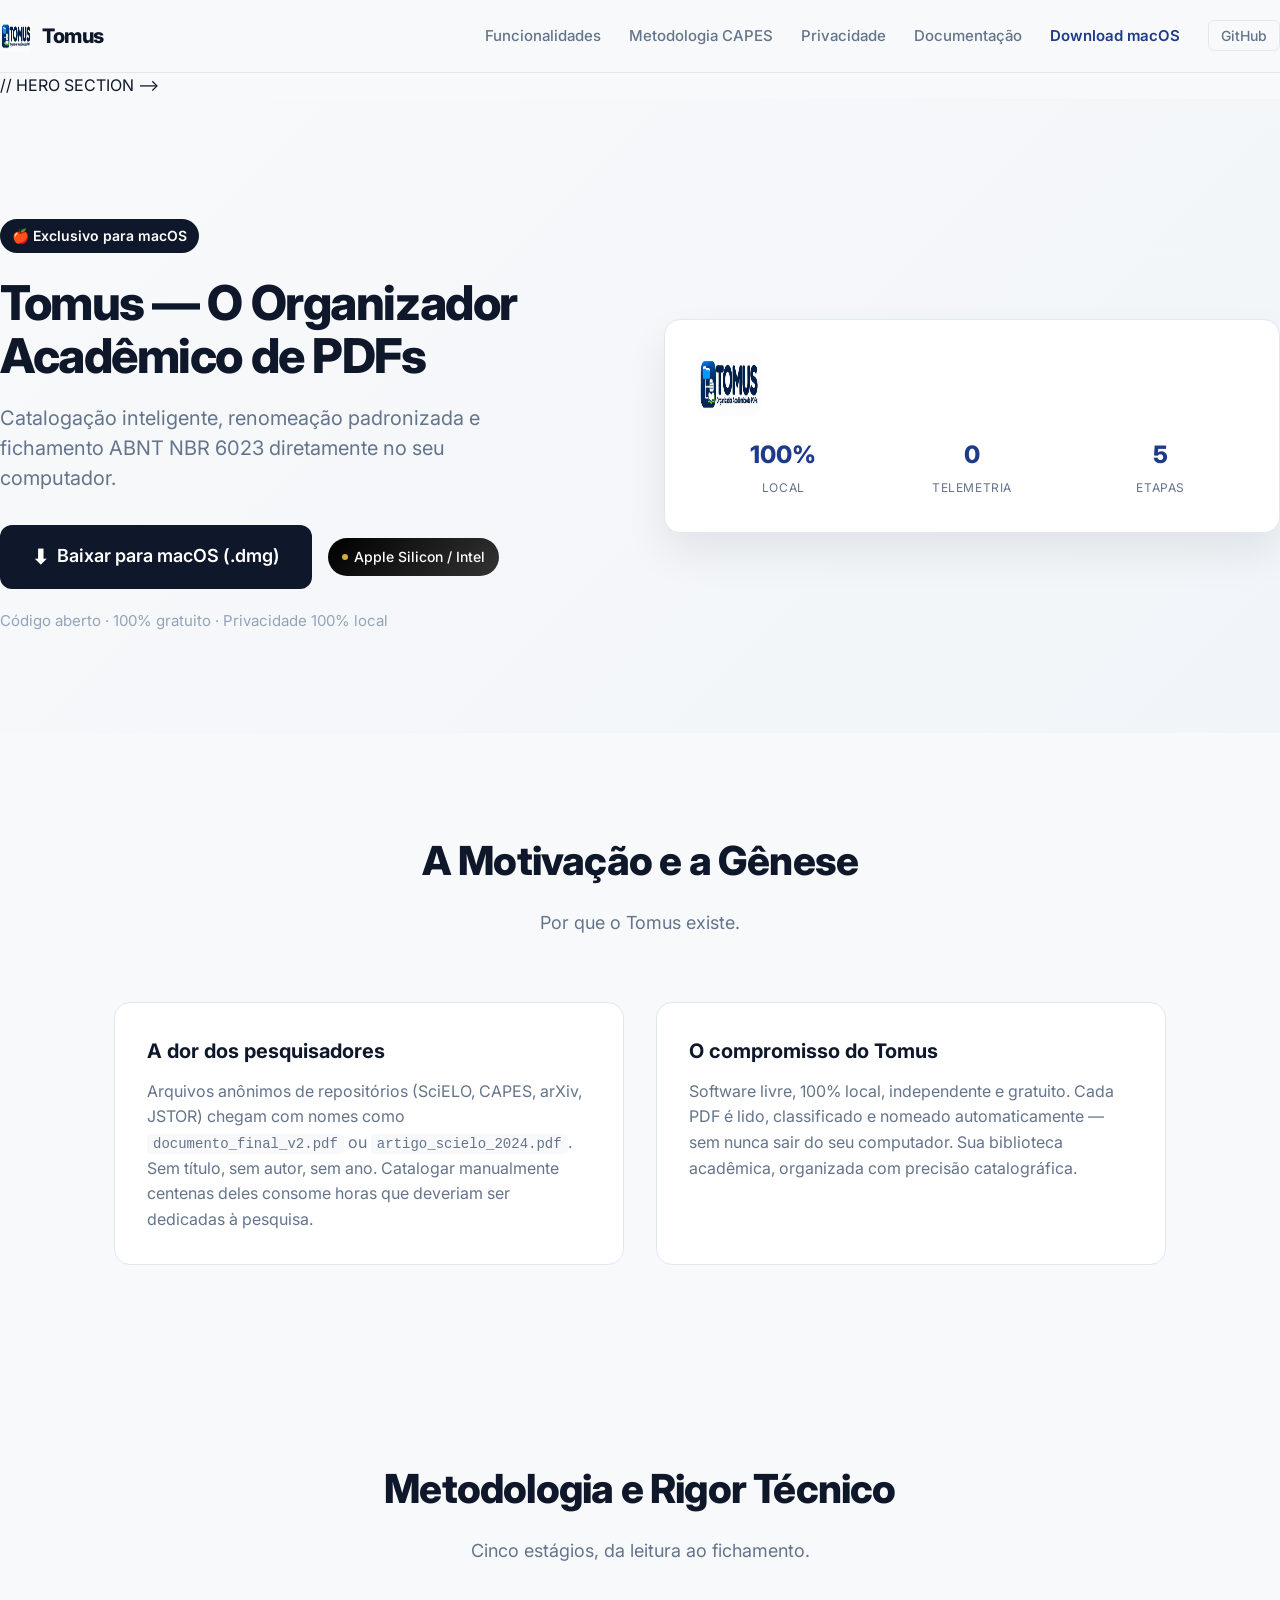
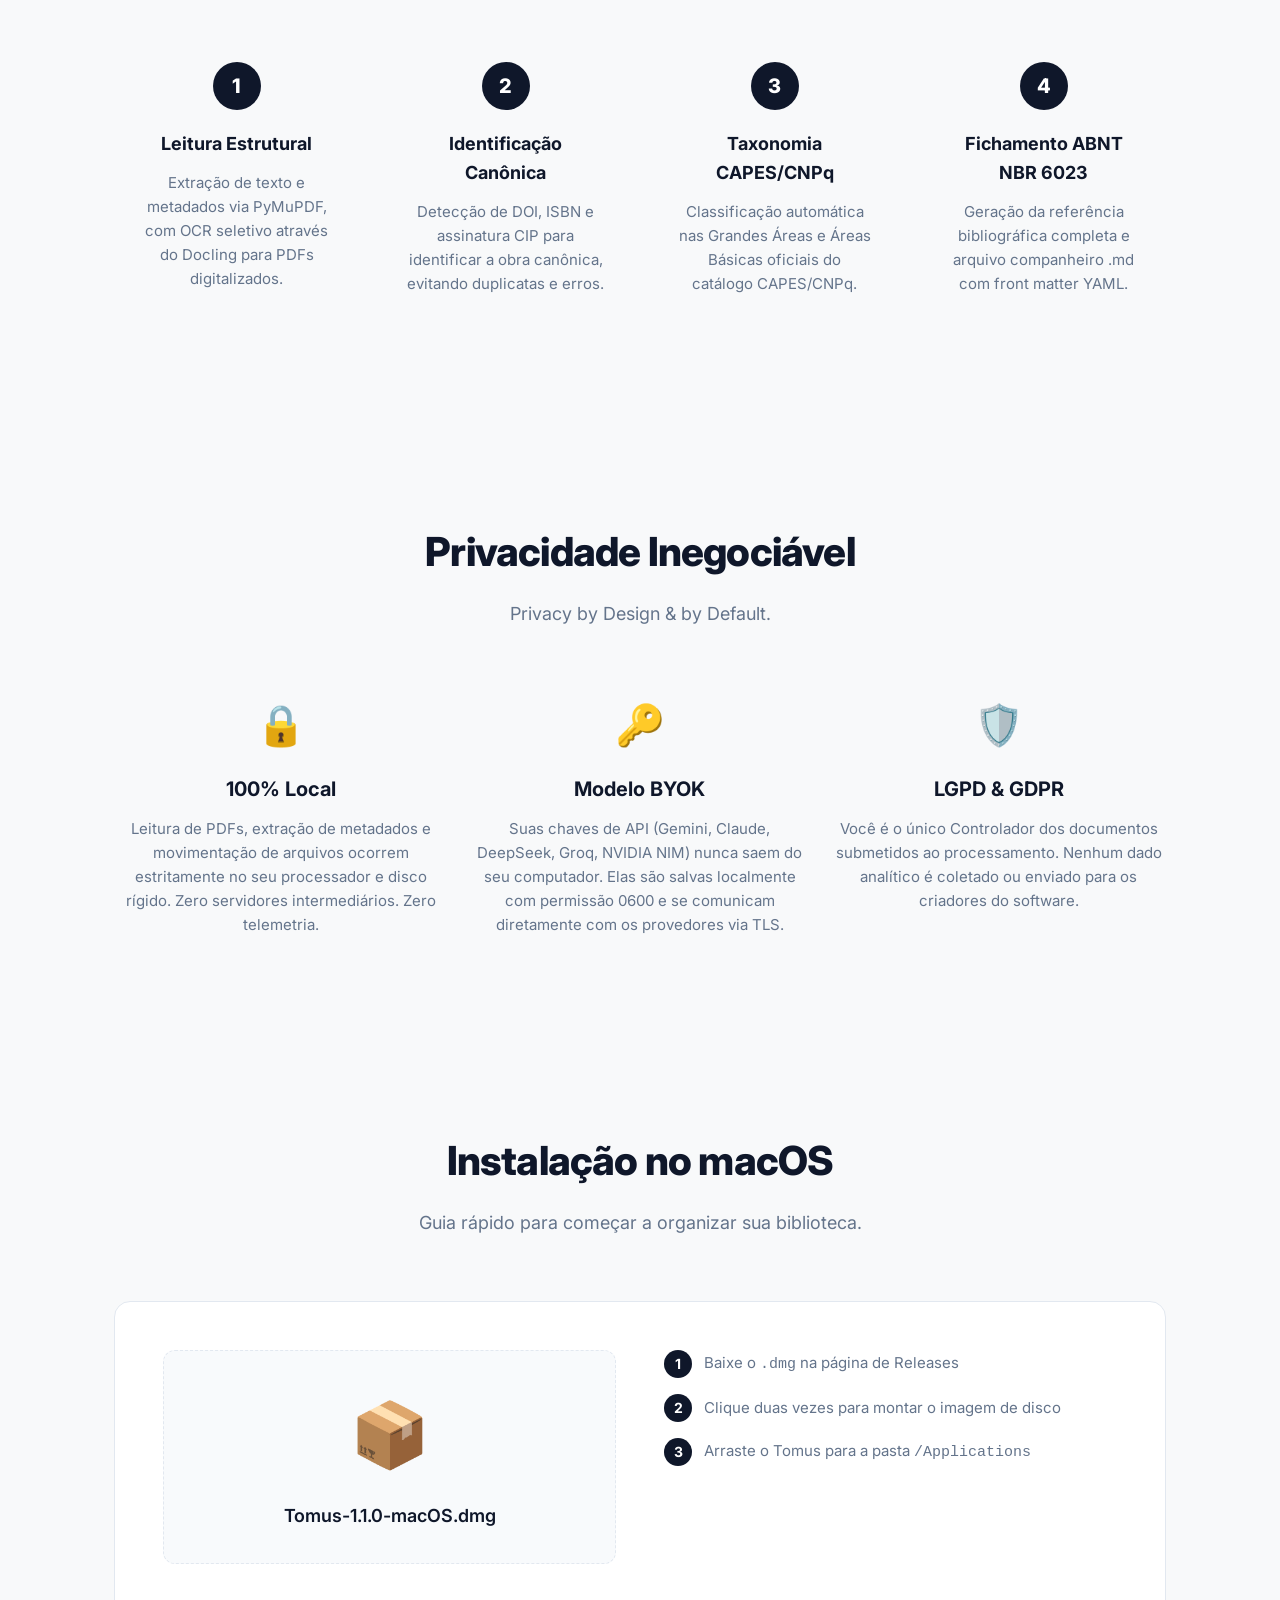
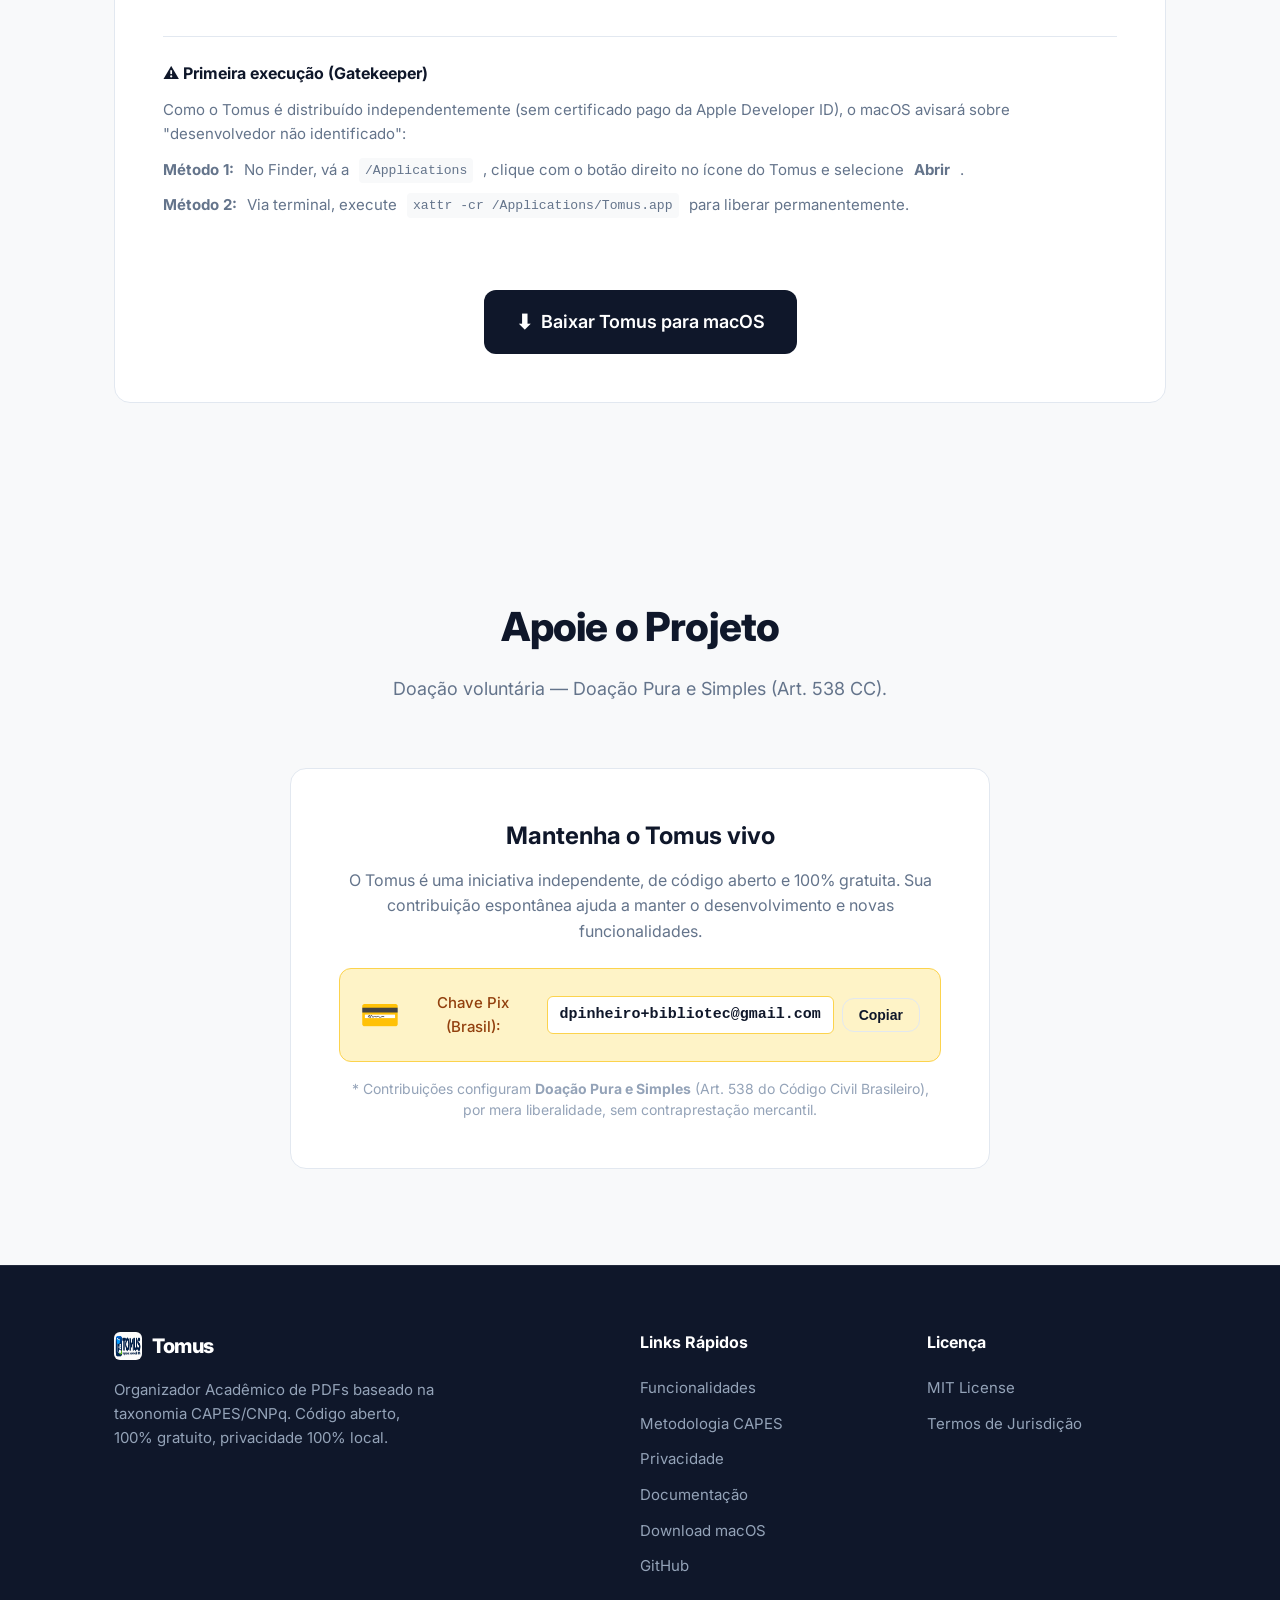
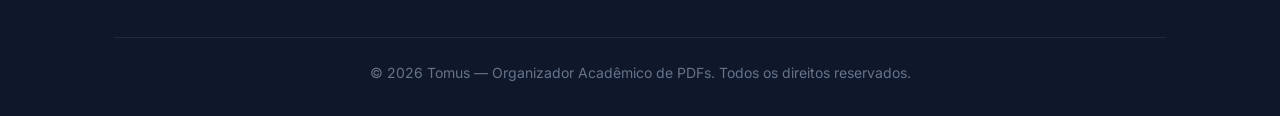
==== docs/index.html @ f532d83c "refactor: renomeacao integral para tomus, purga de referencias antigas, readme focado em macos e lan" ====
<!DOCTYPE html>
<html lang="pt-BR">
<head>
  <meta charset="UTF-8">
  <meta name="viewport" content="width=device-width, initial-scale=1.0">
  <meta name="description" content="Tomus — Organizador Acadêmico de PDFs. Catalogação inteligente, renomeação padronizada e fichamento ABNT NBR 6023 diretamente no seu computador.">
  <title>Tomus — Organizador Acadêmico de PDFs</title>
  <link rel="preconnect" href="https://fonts.googleapis.com">
  <link rel="preconnect" href="https://fonts.gstatic.com" crossorigin>
  <link href="https://fonts.googleapis.com/css2?family=Inter:wght@400;500;600;700;800&display=swap" rel="stylesheet">
  <link rel="stylesheet" href="site_assets/style.css">
  <link rel="icon" type="image/png" href="site_assets/tomus-icon-32.png">
</head>
<body>

  <!-- ========================================= -->
  <!-- HEADER / NAVBAR                           -->
  <!-- ========================================= -->
  <header class="navbar" id="navbar">
    <div class="nav-container">
      <a href="#" class="nav-brand" aria-label="Página inicial do Tomus">
        <img src="../logo_e_icone/Logo.png" alt="Tomus" class="nav-logo">
        <span class="nav-name">Tomus</span>
      </a>

      <nav class="nav-menu" id="nav-menu">
        <ul class="nav-list">
          <li><a href="#funcionalidades" class="nav-link">Funcionalidades</a></li>
          <li><a href="#metodologia" class="nav-link">Metodologia CAPES</a></li>
          <li><a href="#privacidade" class="nav-link">Privacidade</a></li>
          <li><a href="#documentacao" class="nav-link">Documentação</a></li>
          <li><a href="#download" class="nav-link nav-link-download">Download macOS</a></li>
          <li><a href="https://github.com/dcprj/bibliotec" class="nav-link nav-link-github" target="_blank" rel="noopener">GitHub</a></li>
        </ul>
      </nav>

      <button class="nav-toggle" id="nav-toggle" aria-label="Abrir menu">
        <span class="hamburger"></span>
        <span class="hamburger"></span>
        <span class="hamburger"></span>
      </button>
    </div>
  </header>

  <!-- ========================================= -->
  // HERO SECTION                               -->
  <!-- ========================================= -->
  <section class="hero" id="hero">
    <div class="hero-content">
      <span class="hero-badge">🍎 Exclusivo para macOS</span>
      <h1 class="hero-title">
        Tomus — O Organizador Acadêmico de PDFs
      </h1>
      <p class="hero-subtitle">
        Catalogação inteligente, renomeação padronizada e fichamento ABNT NBR 6023 diretamente no seu computador.
      </p>
      <div class="hero-cta">
        <a href="#download" class="btn btn-primary btn-large">
          <span class="btn-icon">⬇</span>
          Baixar para macOS (.dmg)
        </a>
        <span class="chip apple-chip">
          <span class="chip-dot"></span>
          Apple Silicon / Intel
        </span>
      </div>
      <p class="hero-note">Código aberto · 100% gratuito · Privacidade 100% local</p>
    </div>

    <div class="hero-visual">
      <div class="hero-card">
        <img src="../logo_e_icone/Logo.png" alt="Tomus Logo" class="hero-logo-img">
        <div class="hero-card-grid">
          <div class="stat">
            <span class="stat-number">100%</span>
            <span class="stat-label">Local</span>
          </div>
          <div class="stat">
            <span class="stat-number">0</span>
            <span class="stat-label">Telemetria</span>
          </div>
          <div class="stat">
            <span class="stat-number">5</span>
            <span class="stat-label">Etapas</span>
          </div>
        </div>
      </div>
    </div>
  </section>

  <!-- ========================================= -->
  <!-- SEÇÃO: MOTIVAÇÃO E GÊNESE                 -->
  <!-- ========================================= -->
  <section class="section section-motivacao" id="motivacao">
    <div class="container">
      <div class="section-header">
        <h2 class="section-title">A Motivação e a Gênese</h2>
        <p class="section-subtitle">Por que o Tomus existe.</p>
      </div>

      <div class="motivacao-grid">
        <div class="card card-dor">
          <h3 class="card-title">A dor dos pesquisadores</h3>
          <p class="card-text">
            Arquivos anônimos de repositórios (SciELO, CAPES, arXiv, JSTOR) chegam com nomes como <code>documento_final_v2.pdf</code> ou <code>artigo_scielo_2024.pdf</code>. Sem título, sem autor, sem ano. Catalogar manualmente centenas deles consome horas que deveriam ser dedicadas à pesquisa.
          </p>
        </div>

        <div class="card card-compromisso">
          <h3 class="card-title">O compromisso do Tomus</h3>
          <p class="card-text">
            Software livre, 100% local, independente e gratuito. Cada PDF é lido, classificado e nomeado automaticamente — sem nunca sair do seu computador. Sua biblioteca acadêmica, organizada com precisão catalográfica.
          </p>
        </div>
      </div>
    </div>
  </section>

  <!-- ========================================= -->
  <!-- SEÇÃO: METODOLOGIA                        -->
  <!-- ========================================= -->
  <section class="section section-metodologia" id="metodologia">
    <div class="container">
      <div class="section-header">
        <h2 class="section-title">Metodologia e Rigor Técnico</h2>
        <p class="section-subtitle">Cinco estágios, da leitura ao fichamento.</p>
      </div>

      <div class="etapas-container">
        <div class="etapa" id="etapa1">
          <div class="etapa-badge">1</div>
          <h3 class="etapa-titulo">Leitura Estrutural</h3>
          <p class="etapa-texto">Extração de texto e metadados via PyMuPDF, com OCR seletivo através do Docling para PDFs digitalizados.</p>
        </div>

        <div class="etapa" id="etapa2">
          <div class="etapa-badge">2</div>
          <h3 class="etapa-titulo">Identificação Canônica</h3>
          <p class="etapa-texto">Detecção de DOI, ISBN e assinatura CIP para identificar a obra canônica, evitando duplicatas e erros.</p>
        </div>

        <div class="etapa" id="etapa3">
          <div class="etapa-badge">3</div>
          <h3 class="etapa-titulo">Taxonomia CAPES/CNPq</h3>
          <p class="etapa-texto">Classificação automática nas Grandes Áreas e Áreas Básicas oficiais do catálogo CAPES/CNPq.</p>
        </div>

        <div class="etapa" id="etapa4">
          <div class="etapa-badge">4</div>
          <h3 class="etapa-titulo">Fichamento ABNT NBR 6023</h3>
          <p class="etapa-texto">Geração da referência bibliográfica completa e arquivo companheiro .md com front matter YAML.</p>
        </div>
      </div>
    </div>
  </section>

  <!-- ========================================= -->
  <!-- SEÇÃO: PRIVACIDADE                        -->
  <!-- ========================================= -->
  <section class="section section-privacidade" id="privacidade">
    <div class="container">
      <div class="section-header">
        <h2 class="section-title">Privacidade Inegociável</h2>
        <p class="section-subtitle">Privacy by Design &amp; by Default.</p>
      </div>

      <div class="privacidade-grid">
        <div class="priv-card">
          <div class="priv-icon">🔒</div>
          <h3 class="priv-titulo">100% Local</h3>
          <p class="priv-texto">
            Leitura de PDFs, extração de metadados e movimentação de arquivos ocorrem estritamente no seu processador e disco rígido. Zero servidores intermediários. Zero telemetria.
          </p>
        </div>

        <div class="priv-card">
          <div class="priv-icon">🔑</div>
          <h3 class="priv-titulo">Modelo BYOK</h3>
          <p class="priv-texto">
            Suas chaves de API (Gemini, Claude, DeepSeek, Groq, NVIDIA NIM) nunca saem do seu computador. Elas são salvas localmente com permissão 0600 e se comunicam diretamente com os provedores via TLS.
          </p>
        </div>

        <div class="priv-card">
          <div class="priv-icon">🛡️</div>
          <h3 class="priv-titulo">LGPD &amp; GDPR</h3>
          <p class="priv-texto">
            Você é o único Controlador dos documentos submetidos ao processamento. Nenhum dado analítico é coletado ou enviado para os criadores do software.
          </p>
        </div>
      </div>
    </div>
  </section>

  <!-- ========================================= -->
  <!-- SEÇÃO: INSTALAÇÃO                         -->
  <!-- ========================================= -->
  <section class="section section-instalacao" id="download">
    <div class="container">
      <div class="section-header">
        <h2 class="section-title">Instalação no macOS</h2>
        <p class="section-subtitle">Guia rápido para começar a organizar sua biblioteca.</p>
      </div>

      <div class="instalacao-card">
        <div class="instalacao-visual">
          <div class="dmg-icon">📦</div>
          <div class="dmg-label">Tomus-1.1.0-macOS.dmg</div>
        </div>

        <div class="instalacao-passos">
          <div class="passo">
            <span class="passo-numero">1</span>
            <span class="passo-texto">Baixe o <code>.dmg</code> na página de Releases</span>
          </div>
          <div class="passo">
            <span class="passo-numero">2</span>
            <span class="passo-texto">Clique duas vezes para montar o imagem de disco</span>
          </div>
          <div class="passo">
            <span class="passo-numero">3</span>
            <span class="passo-texto">Arraste o Tomus para a pasta <code>/Applications</code></span>
          </div>
        </div>

        <div class="instalacao-gatekeeper">
          <h4 class="gatekeeper-titulo">⚠️ Primeira execução (Gatekeeper)</h4>
          <p class="gatekeeper-texto">
            Como o Tomus é distribuído independentemente (sem certificado pago da Apple Developer ID), o macOS avisará sobre "desenvolvedor não identificado":
          </p>
          <ul class="gatekeeper-lista">
            <li><strong>Método 1:</strong> No Finder, vá a <code>/Applications</code>, clique com o botão direito no ícone do Tomus e selecione <strong>Abrir</strong>.</li>
            <li><strong>Método 2:</strong> Via terminal, execute <code>xattr -cr /Applications/Tomus.app</code> para liberar permanentemente.</li>
          </ul>
        </div>

        <div class="instalacao-cta">
          <a href="https://github.com/dcprj/bibliotec/releases/latest" class="btn btn-primary btn-large" target="_blank" rel="noopener">
            <span class="btn-icon">⬇</span>
            Baixar Tomus para macOS
          </a>
        </div>
      </div>
    </div>
  </section>

  <!-- ========================================= -->
  <!-- SEÇÃO: APOIE                              -->
  <!-- ========================================= -->
  <section class="section section-apoie" id="apoie">
    <div class="container">
      <div class="section-header">
        <h2 class="section-title">Apoie o Projeto</h2>
        <p class="section-subtitle">Doação voluntária — Doação Pura e Simples (Art. 538 CC).</p>
      </div>

      <div class="apoio-card">
        <div class="apoio-conteudo">
          <h3 class="apoio-titulo">Mantenha o Tomus vivo</h3>
          <p class="apoio-texto">
            O Tomus é uma iniciativa independente, de código aberto e 100% gratuita. Sua contribuição espontânea ajuda a manter o desenvolvimento e novas funcionalidades.
          </p>
          <div class="pix-box">
            <span class="pix-icon">💳</span>
            <span class="pix-label">Chave Pix (Brasil):</span>
            <div class="pix-valor">
              <span class="pix-chave" id="pixChave">dpinheiro+bibliotec@gmail.com</span>
              <button class="btn btn-outline btn-small" id="btnCopiarPix" title="Copiar chave Pix">Copiar</button>
            </div>
          </div>
          <p class="pix-nota">
            * Contribuições configuram <strong>Doação Pura e Simples</strong> (Art. 538 do Código Civil Brasileiro), por mera liberalidade, sem contraprestação mercantil.
          </p>
        </div>
      </div>
    </div>
  </section>

  <!-- ========================================= -->
  <!-- FOOTER                                    -->
  <!-- ========================================= -->
  <footer class="footer">
    <div class="container">
      <div class="footer-grid">
        <div class="footer-col">
          <div class="footer-brand">
            <img src="../logo_e_icone/Logo.png" alt="Tomus" class="footer-logo">
            <span class="footer-name">Tomus</span>
          </div>
          <p class="footer-desc">
            Organizador Acadêmico de PDFs baseado na taxonomia CAPES/CNPq. Código aberto, 100% gratuito, privacidade 100% local.
          </p>
        </div>

        <div class="footer-col">
          <h4 class="footer-titulo">Links Rápidos</h4>
          <ul class="footer-lista">
            <li><a href="#funcionalidades">Funcionalidades</a></li>
            <li><a href="#metodologia">Metodologia CAPES</a></li>
            <li><a href="#privacidade">Privacidade</a></li>
            <li><a href="#documentacao">Documentação</a></li>
            <li><a href="#download">Download macOS</a></li>
            <li><a href="https://github.com/dcprj/bibliotec" target="_blank" rel="noopener">GitHub</a></li>
          </ul>
        </div>

        <div class="footer-col">
          <h4 class="footer-titulo">Licença</h4>
          <ul class="footer-lista">
            <li><a href="LICENSE">MIT License</a></li>
            <li><a href="docs/legal_distribution_framework.md">Termos de Jurisdição</a></li>
          </ul>
        </div>
      </div>

      <div class="footer-bottom">
        <p class="footer-copyright">
          © 2026 Tomus — Organizador Acadêmico de PDFs. Todos os direitos reservados.
        </p>
      </div>
    </div>
  </footer>

  <script src="site_assets/script.js"></script>
</body>
</html>
---- docs/site_assets/style.css ----
/* ==========================================================================
   Tomus — Landing Page Oficial (GitHub Pages)
   Design System: estilo Apple / Vercel — limpo, espaçado, tipografia Inter
   ========================================================================== */

/* ---------- Variáveis de cores e tipografia ---------- */
:root {
  --navy: #0f172a;
  --navy-soft: #1e293b;
  --gold: #d4af37;
  --gold-soft: #f5f0e1;
  --bg: #f8f9fa;
  --surface: #ffffff;
  --border: #e2e8f0;
  --text-primary: #0f172a;
  --text-secondary: #64748b;
  --text-muted: #94a3b8;
  --accent: #1e3a8a;
  --accent-hover: #1e40af;
  --radius-sm: 8px;
  --radius-md: 12px;
  --radius-lg: 16px;
  --shadow-sm: 0 1px 3px rgba(15, 23, 42, 0.08);
  --shadow-md: 0 4px 12px rgba(15, 23, 42, 0.06);
  --shadow-lg: 0 20px 40px rgba(15, 23, 42, 0.08);
  --transition: 0.2s ease;
}

* {
  margin: 0;
  padding: 0;
  box-sizing: border-box;
}

html {
  scroll-behavior: smooth;
}

body {
  font-family: "Inter", -apple-system, BlinkMacSystemFont, "Segoe UI", Roboto, Helvetica, Arial, sans-serif;
  background: var(--bg);
  color: var(--text-primary);
  line-height: 1.6;
  -webkit-font-smoothing: antialiased;
}

a {
  text-decoration: none;
  color: inherit;
}

img {
  max-width: 100%;
  display: block;
}

.container {
  max-width: 1100px;
  margin: 0 auto;
  padding: 0 24px;
}

.section {
  padding: 96px 0;
}

.section-header {
  text-align: center;
  margin-bottom: 64px;
}

.section-title {
  font-size: 2.5rem;
  font-weight: 800;
  color: var(--navy);
  margin-bottom: 16px;
  letter-spacing: -0.02em;
}

.section-subtitle {
  font-size: 1.125rem;
  color: var(--text-secondary);
  max-width: 640px;
  margin: 0 auto;
}

/* ---------- Botões ---------- */
.btn {
  display: inline-flex;
  align-items: center;
  justify-content: center;
  gap: 8px;
  padding: 12px 24px;
  border-radius: var(--radius-md);
  font-size: 1rem;
  font-weight: 600;
  cursor: pointer;
  border: none;
  transition: all var(--transition);
}

.btn-primary {
  background: var(--navy);
  color: #ffffff;
}

.btn-primary:hover {
  background: var(--accent-hover);
  transform: translateY(-1px);
  box-shadow: var(--shadow-md);
}

.btn-large {
  padding: 16px 32px;
  font-size: 1.125rem;
}

.btn-outline {
  background: transparent;
  color: var(--text-primary);
  border: 1px solid var(--border);
}

.btn-outline:hover {
  background: var(--surface);
  border-color: var(--navy);
}

.btn-small {
  padding: 8px 16px;
  font-size: 0.875rem;
}

.btn-icon {
  font-size: 1.125em;
}

/* ---------- Navbar ---------- */
.navbar {
  position: sticky;
  top: 0;
  z-index: 1000;
  background: rgba(248, 249, 250, 0.8);
  backdrop-filter: blur(12px);
  border-bottom: 1px solid var(--border);
}

.nav-container {
  display: flex;
  align-items: center;
  justify-content: space-between;
  height: 72px;
}

.nav-brand {
  display: flex;
  align-items: center;
  gap: 10px;
  font-size: 1.25rem;
  font-weight: 800;
  color: var(--navy);
}

.nav-logo {
  width: 32px;
  height: 32px;
  border-radius: 6px;
}

.nav-name {
  letter-spacing: -0.02em;
}

.nav-list {
  display: flex;
  gap: 28px;
  list-style: none;
}

.nav-link {
  font-size: 0.9375rem;
  font-weight: 500;
  color: var(--text-secondary);
  transition: color var(--transition);
}

.nav-link:hover {
  color: var(--navy);
}

.nav-link-download {
  color: var(--accent);
  font-weight: 600;
}

.nav-link-github {
  color: var(--text-secondary);
  font-size: 0.875rem;
  padding: 6px 12px;
  border: 1px solid var(--border);
  border-radius: 6px;
}

.nav-link-github:hover {
  border-color: var(--navy);
  color: var(--navy);
}

.nav-toggle {
  display: none;
  background: none;
  border: none;
  cursor: pointer;
  padding: 8px;
}

.hamburger {
  display: block;
  width: 24px;
  height: 2px;
  background: var(--text-primary);
  margin: 5px 0;
  border-radius: 2px;
  transition: all 0.3s ease;
}

/* ---------- Hero ---------- */
.hero {
  display: grid;
  grid-template-columns: 1fr 1fr;
  gap: 48px;
  align-items: center;
  padding: 120px 0 100px;
  background: linear-gradient(135deg, #f8f9fa 0%, #f1f5f9 100%);
  position: relative;
  overflow: hidden;
}

.hero-badge {
  display: inline-flex;
  align-items: center;
  gap: 6px;
  padding: 6px 12px;
  background: var(--navy);
  color: #ffffff;
  border-radius: 20px;
  font-size: 0.875rem;
  font-weight: 600;
  margin-bottom: 24px;
}

.hero-title {
  font-size: 3rem;
  font-weight: 800;
  color: var(--navy);
  line-height: 1.1;
  margin-bottom: 20px;
  letter-spacing: -0.03em;
}

.hero-subtitle {
  font-size: 1.25rem;
  color: var(--text-secondary);
  margin-bottom: 32px;
  max-width: 520px;
  line-height: 1.5;
}

.hero-cta {
  display: flex;
  gap: 16px;
  align-items: center;
  margin-bottom: 20px;
  flex-wrap: wrap;
}

.chip {
  display: inline-flex;
  align-items: center;
  gap: 6px;
  padding: 8px 14px;
  background: rgba(15, 23, 42, 0.05);
  border: 1px solid var(--border);
  border-radius: 20px;
  font-size: 0.875rem;
  color: var(--text-secondary);
  font-weight: 500;
}

.apple-chip {
  background: linear-gradient(135deg, #000000 0%, #333333 100%);
  color: #ffffff;
  border: none;
}

.chip-dot {
  width: 6px;
  height: 6px;
  background: var(--gold);
  border-radius: 50%;
}

.hero-note {
  font-size: 0.9375rem;
  color: var(--text-muted);
}

.hero-visual {
  position: relative;
}

.hero-card {
  background: var(--surface);
  border: 1px solid var(--border);
  border-radius: var(--radius-lg);
  padding: 32px;
  box-shadow: var(--shadow-lg);
  position: relative;
}

.hero-logo-img {
  width: 64px;
  height: 64px;
  border-radius: 10px;
  margin-bottom: 20px;
}

.hero-card-grid {
  display: grid;
  grid-template-columns: repeat(3, 1fr);
  gap: 16px;
}

.stat {
  text-align: center;
}

.stat-number {
  display: block;
  font-size: 1.5rem;
  font-weight: 800;
  color: var(--accent);
}

.stat-label {
  font-size: 0.75rem;
  color: var(--text-secondary);
  text-transform: uppercase;
  letter-spacing: 0.05em;
}

/* ---------- Seções gerais ---------- */
.card {
  background: var(--surface);
  border: 1px solid var(--border);
  border-radius: var(--radius-lg);
  padding: 32px;
  transition: all var(--transition);
}

.card:hover {
  border-color: var(--accent);
  box-shadow: var(--shadow-md);
}

.card-title {
  font-size: 1.25rem;
  font-weight: 700;
  color: var(--navy);
  margin-bottom: 12px;
}

.card-text {
  font-size: 1rem;
  color: var(--text-secondary);
}

.card-text code {
  background: var(--bg);
  padding: 2px 6px;
  border-radius: 4px;
  font-size: 0.875em;
  font-family: ui-monospace, SFMono-Regular, Menlo, Monaco, Consolas, monospace;
}

.motivacao-grid {
  display: grid;
  grid-template-columns: 1fr 1fr;
  gap: 32px;
}

/* ---------- Etapas (Metodologia) ---------- */
.etapas-container {
  display: grid;
  grid-template-columns: repeat(auto-fit, minmax(240px, 1fr));
  gap: 24px;
}

.etapa {
  text-align: center;
  padding: 32px 24px;
}

.etapa-badge {
  width: 48px;
  height: 48px;
  background: var(--navy);
  color: #ffffff;
  border-radius: 50%;
  display: flex;
  align-items: center;
  justify-content: center;
  font-size: 1.25rem;
  font-weight: 800;
  margin: 0 auto 20px;
}

.etapa-titulo {
  font-size: 1.125rem;
  font-weight: 700;
  color: var(--navy);
  margin-bottom: 12px;
}

.etapa-texto {
  font-size: 0.9375rem;
  color: var(--text-secondary);
}

/* ---------- Privacidade ---------- */
.privacidade-grid {
  display: grid;
  grid-template-columns: repeat(auto-fit, minmax(280px, 1fr));
  gap: 24px;
}

.priv-card {
  text-align: center;
}

.priv-icon {
  font-size: 2.5rem;
  margin-bottom: 16px;
}

.priv-titulo {
  font-size: 1.25rem;
  font-weight: 700;
  color: var(--navy);
  margin-bottom: 12px;
}

.priv-texto {
  font-size: 0.9375rem;
  color: var(--text-secondary);
}

/* ---------- Instalação ---------- */
.instalacao-card {
  background: var(--surface);
  border: 1px solid var(--border);
  border-radius: var(--radius-lg);
  padding: 48px;
  display: grid;
  grid-template-columns: 1fr 1fr;
  gap: 48px;
  align-items: start;
}

.instalacao-visual {
  display: flex;
  flex-direction: column;
  align-items: center;
  gap: 16px;
  padding: 32px;
  background: #f8fafc;
  border-radius: var(--radius-md);
  border: 1px dashed var(--border);
}

.dmg-icon {
  font-size: 4rem;
}

.dmg-label {
  font-weight: 600;
  color: var(--navy);
  font-size: 1.125rem;
}

.instalacao-passos {
  display: flex;
  flex-direction: column;
  gap: 16px;
}

.passo {
  display: flex;
  align-items: center;
  gap: 12px;
  font-size: 0.9375rem;
  color: var(--text-secondary);
}

.passo-numero {
  width: 28px;
  height: 28px;
  background: var(--navy);
  color: #ffffff;
  border-radius: 50%;
  display: flex;
  align-items: center;
  justify-content: center;
  font-weight: 700;
  font-size: 0.875rem;
  flex-shrink: 0;
}

.instalacao-gatekeeper {
  grid-column: 1 / -1;
  margin-top: 24px;
  padding-top: 24px;
  border-top: 1px solid var(--border);
}

.gatekeeper-titulo {
  font-size: 1rem;
  font-weight: 700;
  color: var(--navy);
  margin-bottom: 12px;
  display: flex;
  align-items: center;
  gap: 8px;
}

.gatekeeper-texto {
  font-size: 0.9375rem;
  color: var(--text-secondary);
  margin-bottom: 12px;
}

.gatekeeper-lista {
  list-style: none;
  display: flex;
  flex-direction: column;
  gap: 10px;
}

.gatekeeper-lista li {
  display: flex;
  align-items: flex-start;
  gap: 10px;
  font-size: 0.9375rem;
  color: var(--text-secondary);
}

.gatekeeper-lista code {
  background: var(--bg);
  padding: 2px 6px;
  border-radius: 4px;
  font-family: ui-monospace, SFMono-Regular, Menlo, Monaco, Consolas, monospace;
  font-size: 0.875em;
}

.instalacao-cta {
  grid-column: 1 / -1;
  margin-top: 24px;
  text-align: center;
}

/* ---------- Apoie ---------- */
.apoio-card {
  background: var(--surface);
  border: 1px solid var(--border);
  border-radius: var(--radius-lg);
  padding: 48px;
  max-width: 700px;
  margin: 0 auto;
  text-align: center;
}

.apoio-titulo {
  font-size: 1.5rem;
  font-weight: 700;
  color: var(--navy);
  margin-bottom: 12px;
}

.apoio-texto {
  font-size: 1rem;
  color: var(--text-secondary);
  margin-bottom: 24px;
}

.pix-box {
  display: flex;
  align-items: center;
  gap: 12px;
  padding: 20px;
  background: #fef3c7;
  border: 1px solid #fcd34d;
  border-radius: var(--radius-md);
  margin-bottom: 16px;
}

.pix-icon {
  font-size: 2rem;
}

.pix-label {
  font-size: 0.9375rem;
  color: #92400e;
  font-weight: 500;
}

.pix-valor {
  display: flex;
  align-items: center;
  gap: 8px;
  margin-left: auto;
}

.pix-chave {
  font-family: ui-monospace, SFMono-Regular, Menlo, Monaco, Consolas, monospace;
  font-size: 0.9375rem;
  color: var(--navy);
  font-weight: 600;
  background: #ffffff;
  padding: 6px 12px;
  border-radius: 6px;
  border: 1px solid #fcd34d;
}

.pix-nota {
  font-size: 0.875rem;
  color: var(--text-muted);
  line-height: 1.5;
}

/* ---------- Footer ---------- */
.footer {
  background: var(--navy);
  color: #e2e8f0;
  padding: 64px 0 32px;
  border-top: 1px solid rgba(255, 255, 255, 0.08);
}

.footer-grid {
  display: grid;
  grid-template-columns: 2fr 1fr 1fr;
  gap: 48px;
  margin-bottom: 48px;
}

.footer-brand {
  display: flex;
  align-items: center;
  gap: 10px;
  margin-bottom: 16px;
}

.footer-logo {
  width: 28px;
  height: 28px;
  border-radius: 6px;
}

.footer-name {
  font-size: 1.25rem;
  font-weight: 800;
  color: #ffffff;
  letter-spacing: -0.02em;
}

.footer-desc {
  font-size: 0.9375rem;
  color: #94a3b8;
  max-width: 320px;
  line-height: 1.6;
}

.footer-titulo {
  font-size: 1rem;
  font-weight: 700;
  color: #ffffff;
  margin-bottom: 20px;
}

.footer-lista {
  list-style: none;
}

.footer-lista li {
  margin-bottom: 10px;
}

.footer-lista a {
  font-size: 0.9375rem;
  color: #94a3b8;
  transition: color var(--transition);
}

.footer-lista a:hover {
  color: #ffffff;
}

.footer-bottom {
  border-top: 1px solid rgba(255, 255, 255, 0.08);
  padding-top: 24px;
  text-align: center;
}

.footer-copyright {
  font-size: 0.875rem;
  color: #64748b;
}

/* ---------- Responsivo ---------- */
@media (max-width: 900px) {
  .hero {
    grid-template-columns: 1fr;
    text-align: center;
    padding: 96px 0 80px;
  }

  .hero-cta {
    justify-content: center;
  }

  .hero-visual {
    display: none;
  }

  .motivacao-grid {
    grid-template-columns: 1fr;
  }

  .instalacao-card {
    grid-template-columns: 1fr;
    padding: 32px;
  }

  .footer-grid {
    grid-template-columns: 1fr;
    gap: 32px;
  }

  .nav-menu {
    position: fixed;
    top: 72px;
    left: 0;
    right: 0;
    background: rgba(248, 249, 250, 0.95);
    backdrop-filter: blur(12px);
    flex-direction: column;
    padding: 24px;
    border-bottom: 1px solid var(--border);
    transform: translateY(-100%);
    opacity: 0;
    visibility: hidden;
    transition: all 0.3s ease;
  }

  .nav-menu.active {
    transform: translateY(0);
    opacity: 1;
    visibility: visible;
  }

  .nav-toggle {
    display: block;
  }

  .nav-link-github {
    margin-left: 0;
  }
}

@media (max-width: 600px) {
  .hero-title {
    font-size: 2.25rem;
  }

  .hero-card-grid {
    grid-template-columns: 1fr;
  }

  .section-title {
    font-size: 2rem;
  }
}
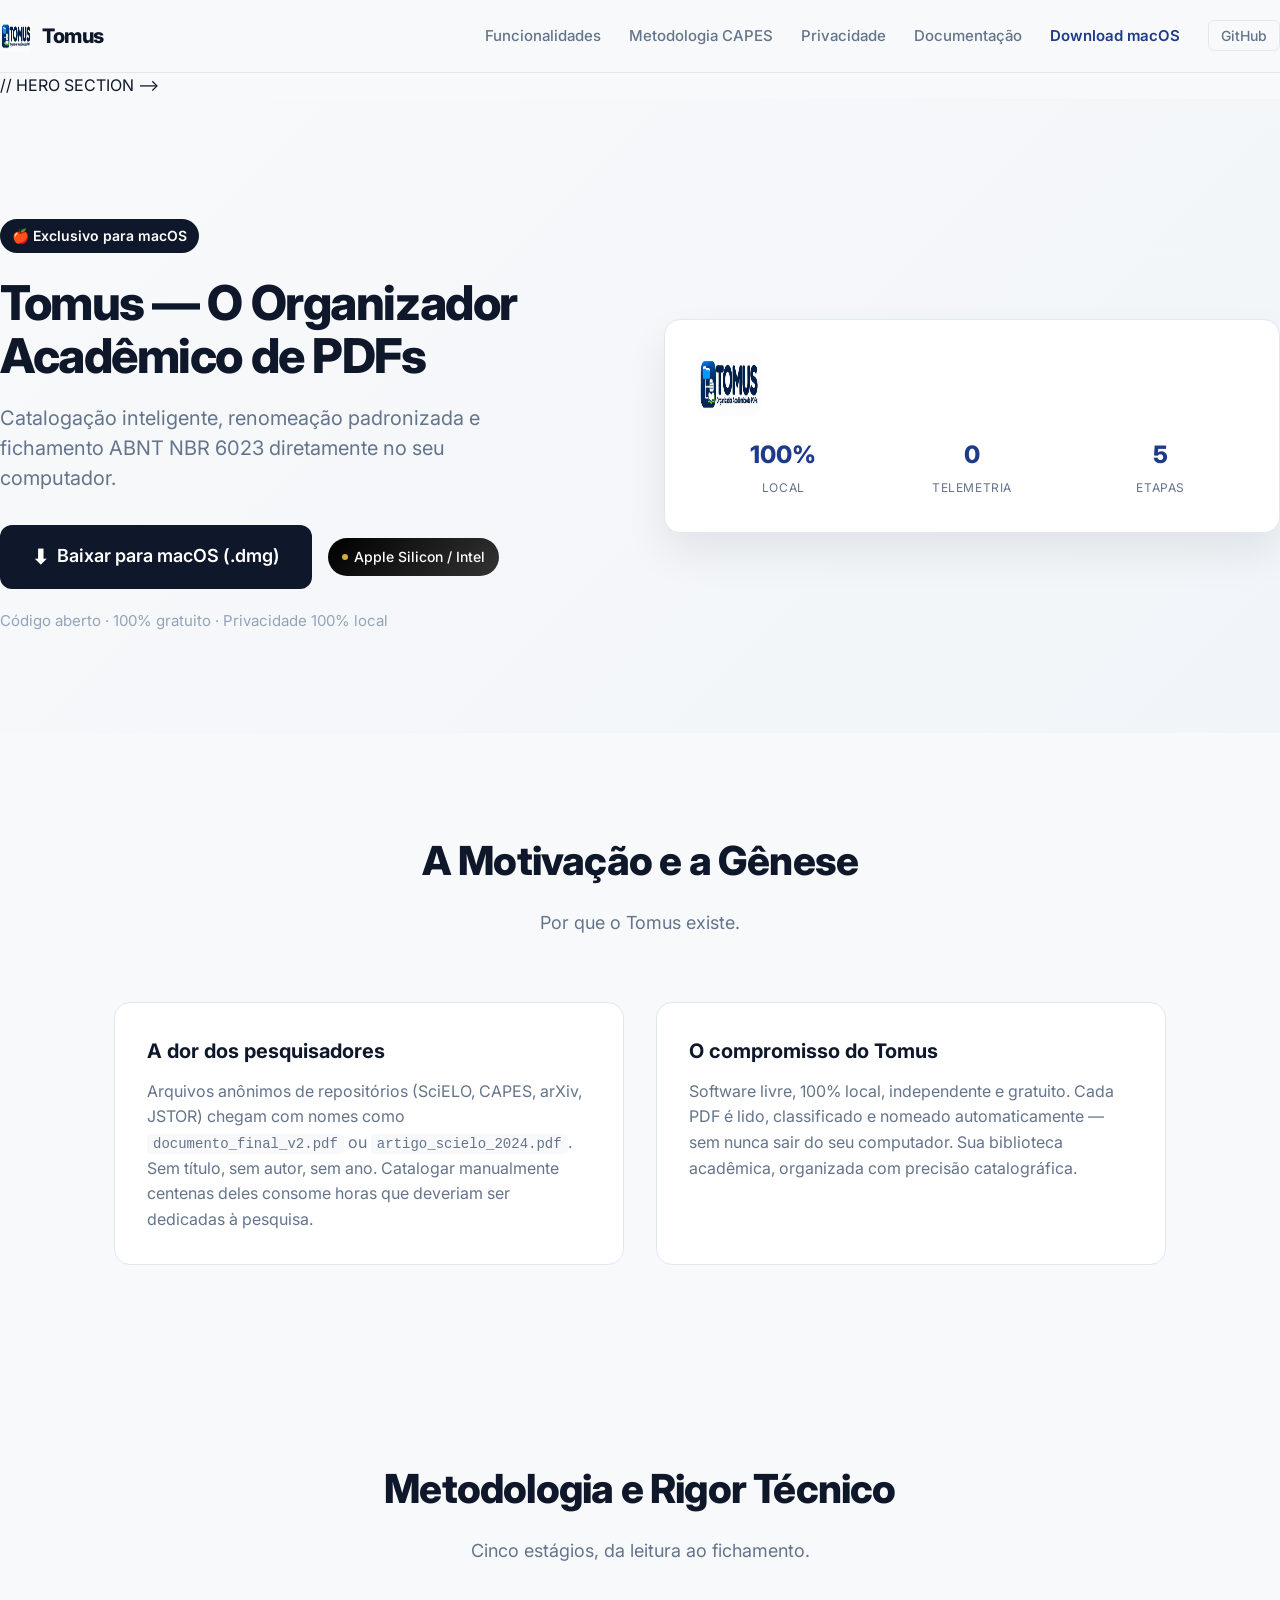
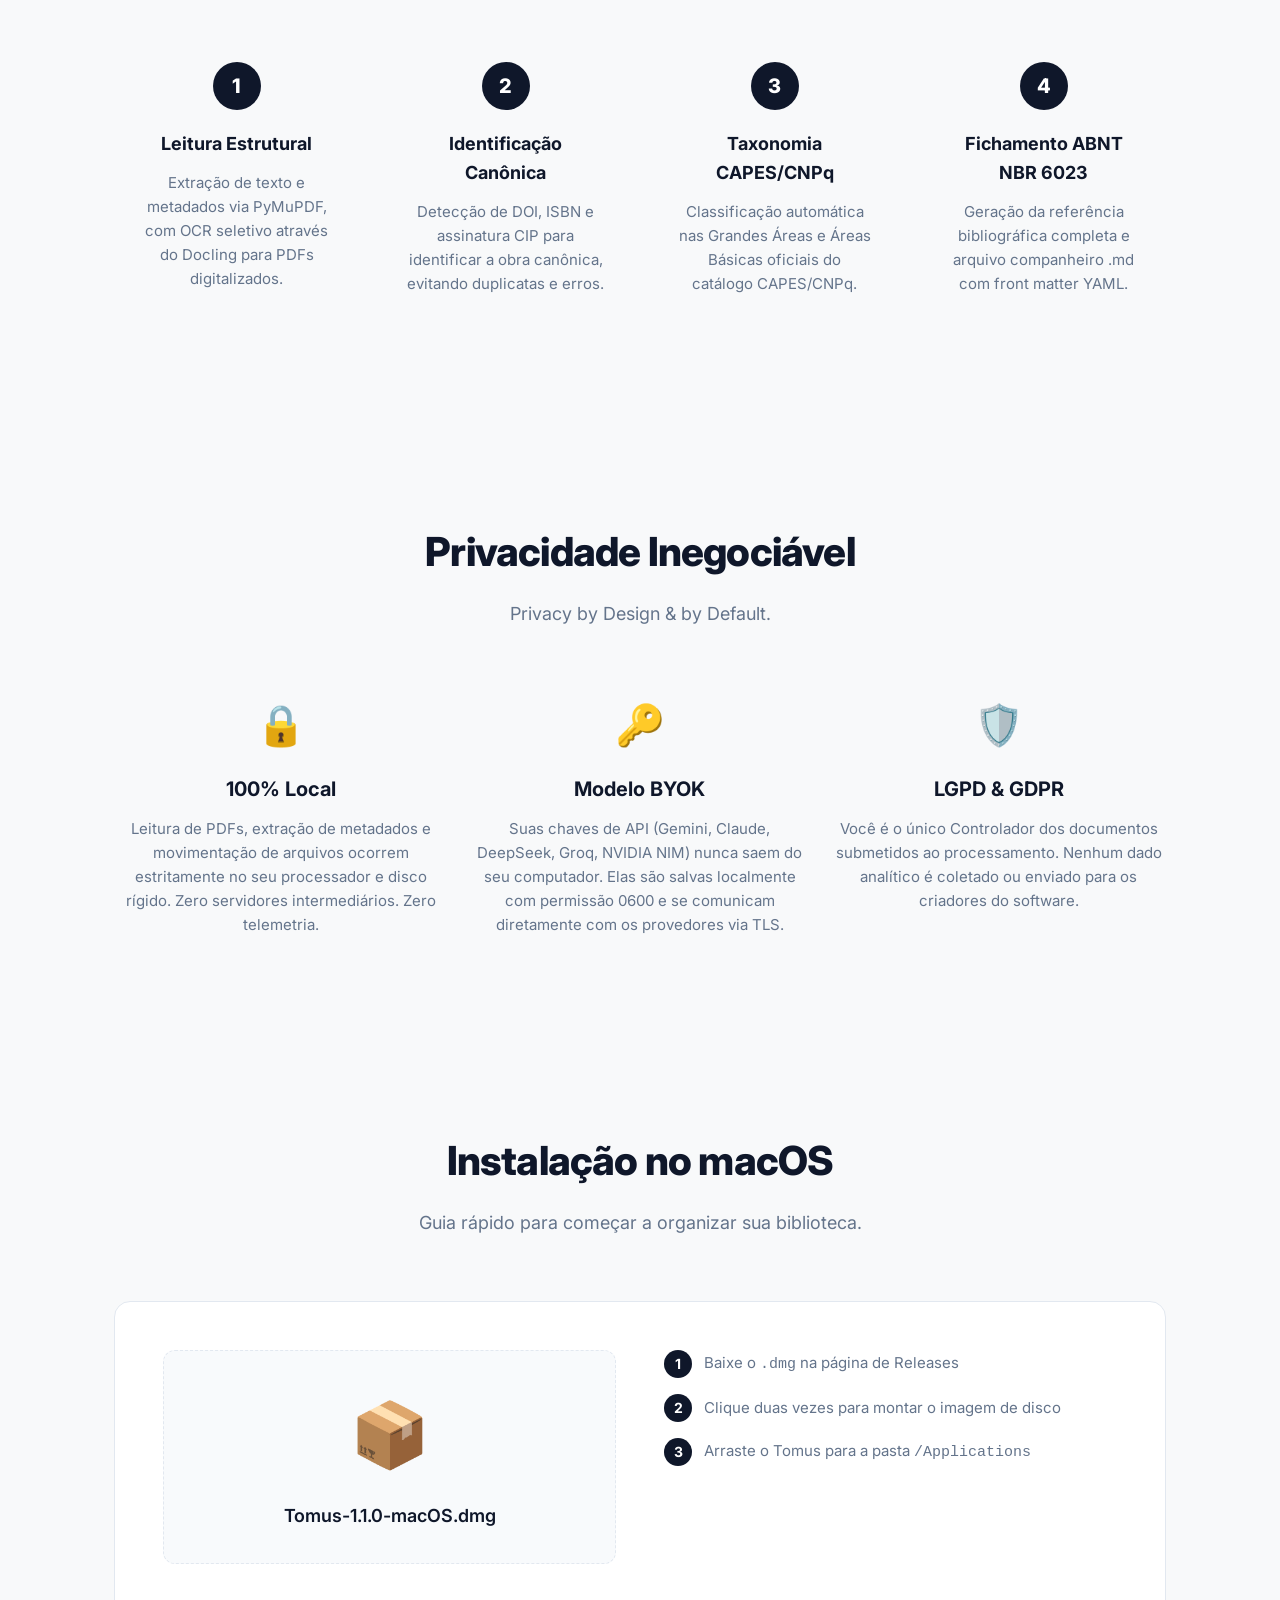
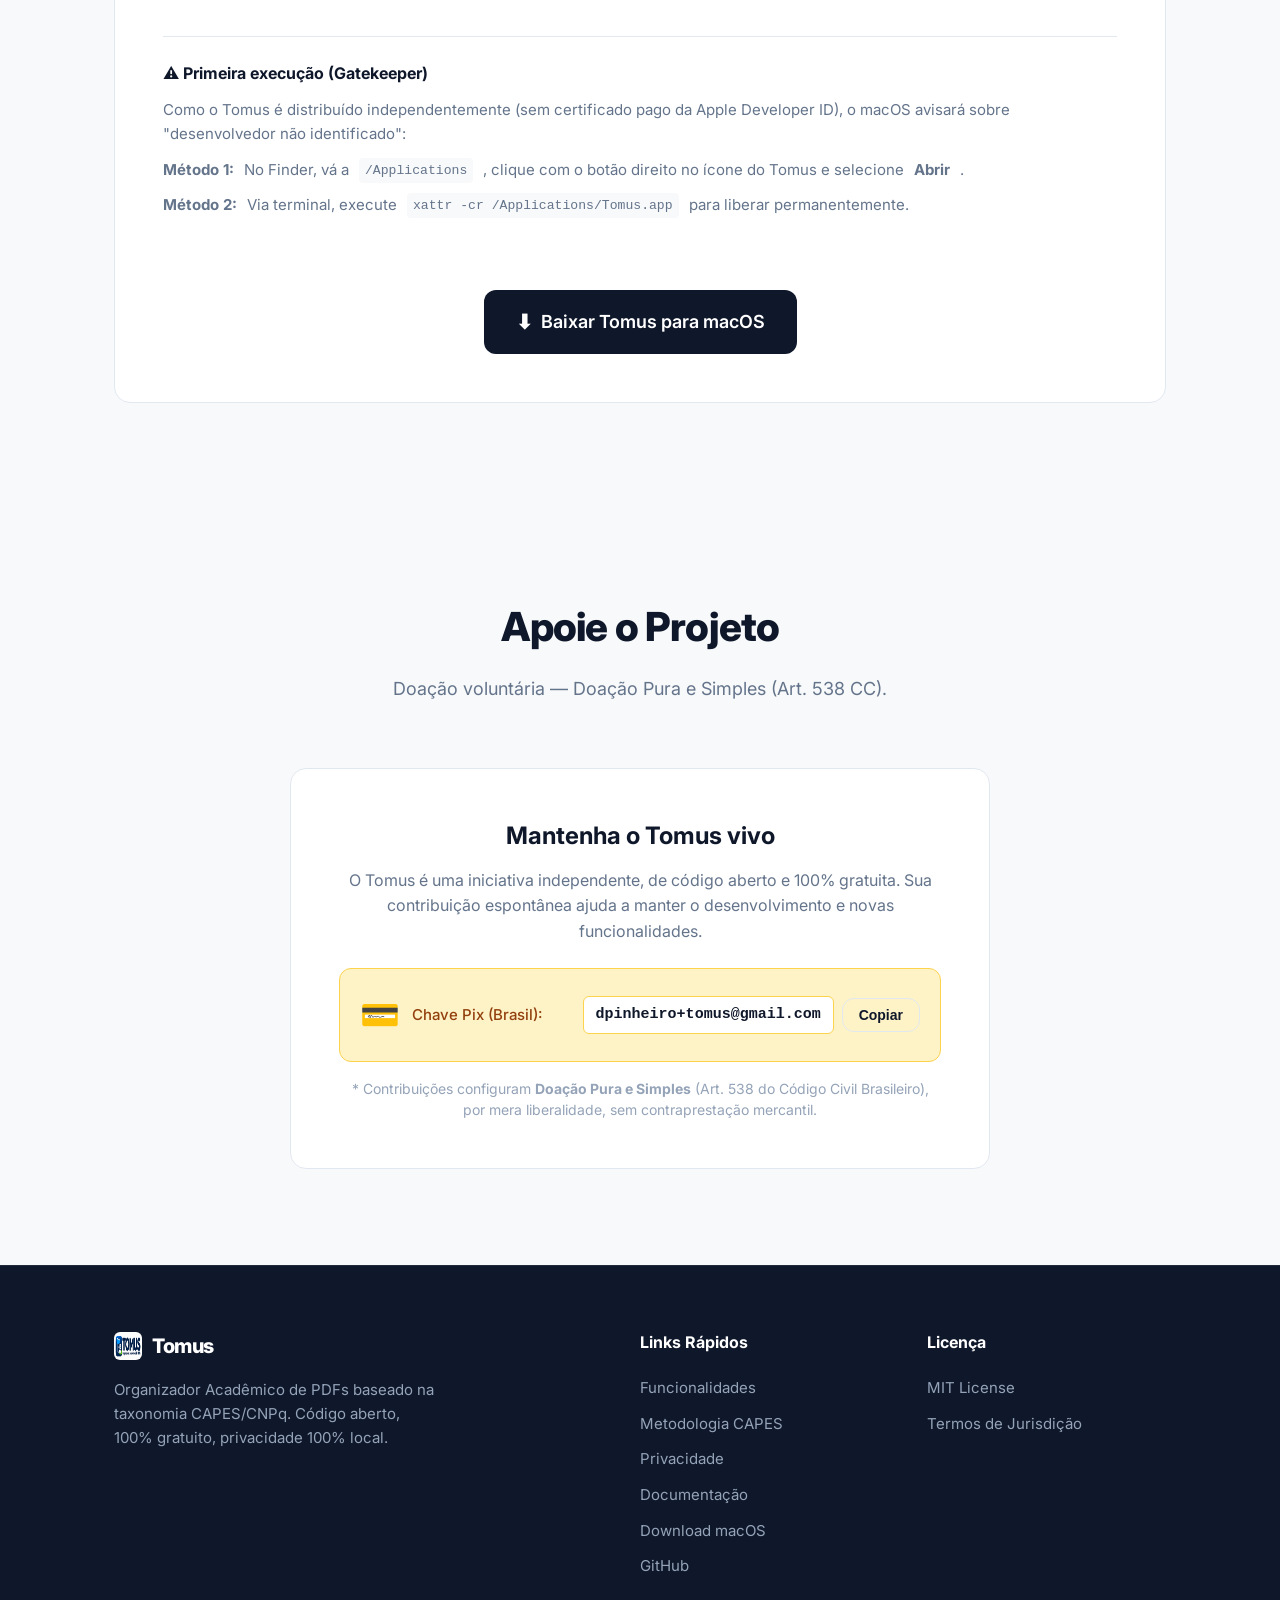
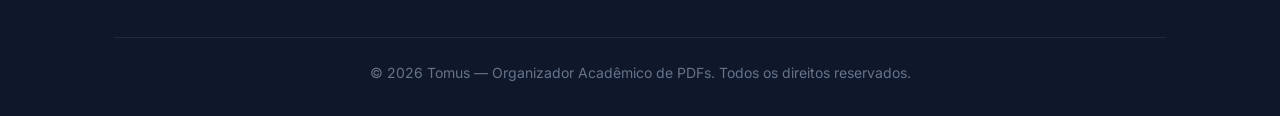
==== commit c1bfc036: "fix(security): mitigar integralmente vulnerabilidades da auditoria e concluir alinhamento macos" ====
--- a/docs/index.html
+++ b/docs/index.html
@@ -30,7 +30,7 @@
           <li><a href="#privacidade" class="nav-link">Privacidade</a></li>
           <li><a href="#documentacao" class="nav-link">Documentação</a></li>
           <li><a href="#download" class="nav-link nav-link-download">Download macOS</a></li>
-          <li><a href="https://github.com/dcprj/bibliotec" class="nav-link nav-link-github" target="_blank" rel="noopener">GitHub</a></li>
+          <li><a href="https://github.com/dcprj/tomus" class="nav-link nav-link-github" target="_blank" rel="noopener">GitHub</a></li>
         </ul>
       </nav>
 
@@ -235,7 +235,7 @@
         </div>
 
         <div class="instalacao-cta">
-          <a href="https://github.com/dcprj/bibliotec/releases/latest" class="btn btn-primary btn-large" target="_blank" rel="noopener">
+          <a href="https://github.com/dcprj/tomus/releases/latest" class="btn btn-primary btn-large" target="_blank" rel="noopener">
             <span class="btn-icon">⬇</span>
             Baixar Tomus para macOS
           </a>
@@ -264,7 +264,7 @@
             <span class="pix-icon">💳</span>
             <span class="pix-label">Chave Pix (Brasil):</span>
             <div class="pix-valor">
-              <span class="pix-chave" id="pixChave">dpinheiro+bibliotec@gmail.com</span>
+              <span class="pix-chave" id="pixChave">dpinheiro+tomus@gmail.com</span>
               <button class="btn btn-outline btn-small" id="btnCopiarPix" title="Copiar chave Pix">Copiar</button>
             </div>
           </div>
@@ -300,7 +300,7 @@
             <li><a href="#privacidade">Privacidade</a></li>
             <li><a href="#documentacao">Documentação</a></li>
             <li><a href="#download">Download macOS</a></li>
-            <li><a href="https://github.com/dcprj/bibliotec" target="_blank" rel="noopener">GitHub</a></li>
+            <li><a href="https://github.com/dcprj/tomus" target="_blank" rel="noopener">GitHub</a></li>
           </ul>
         </div>
 
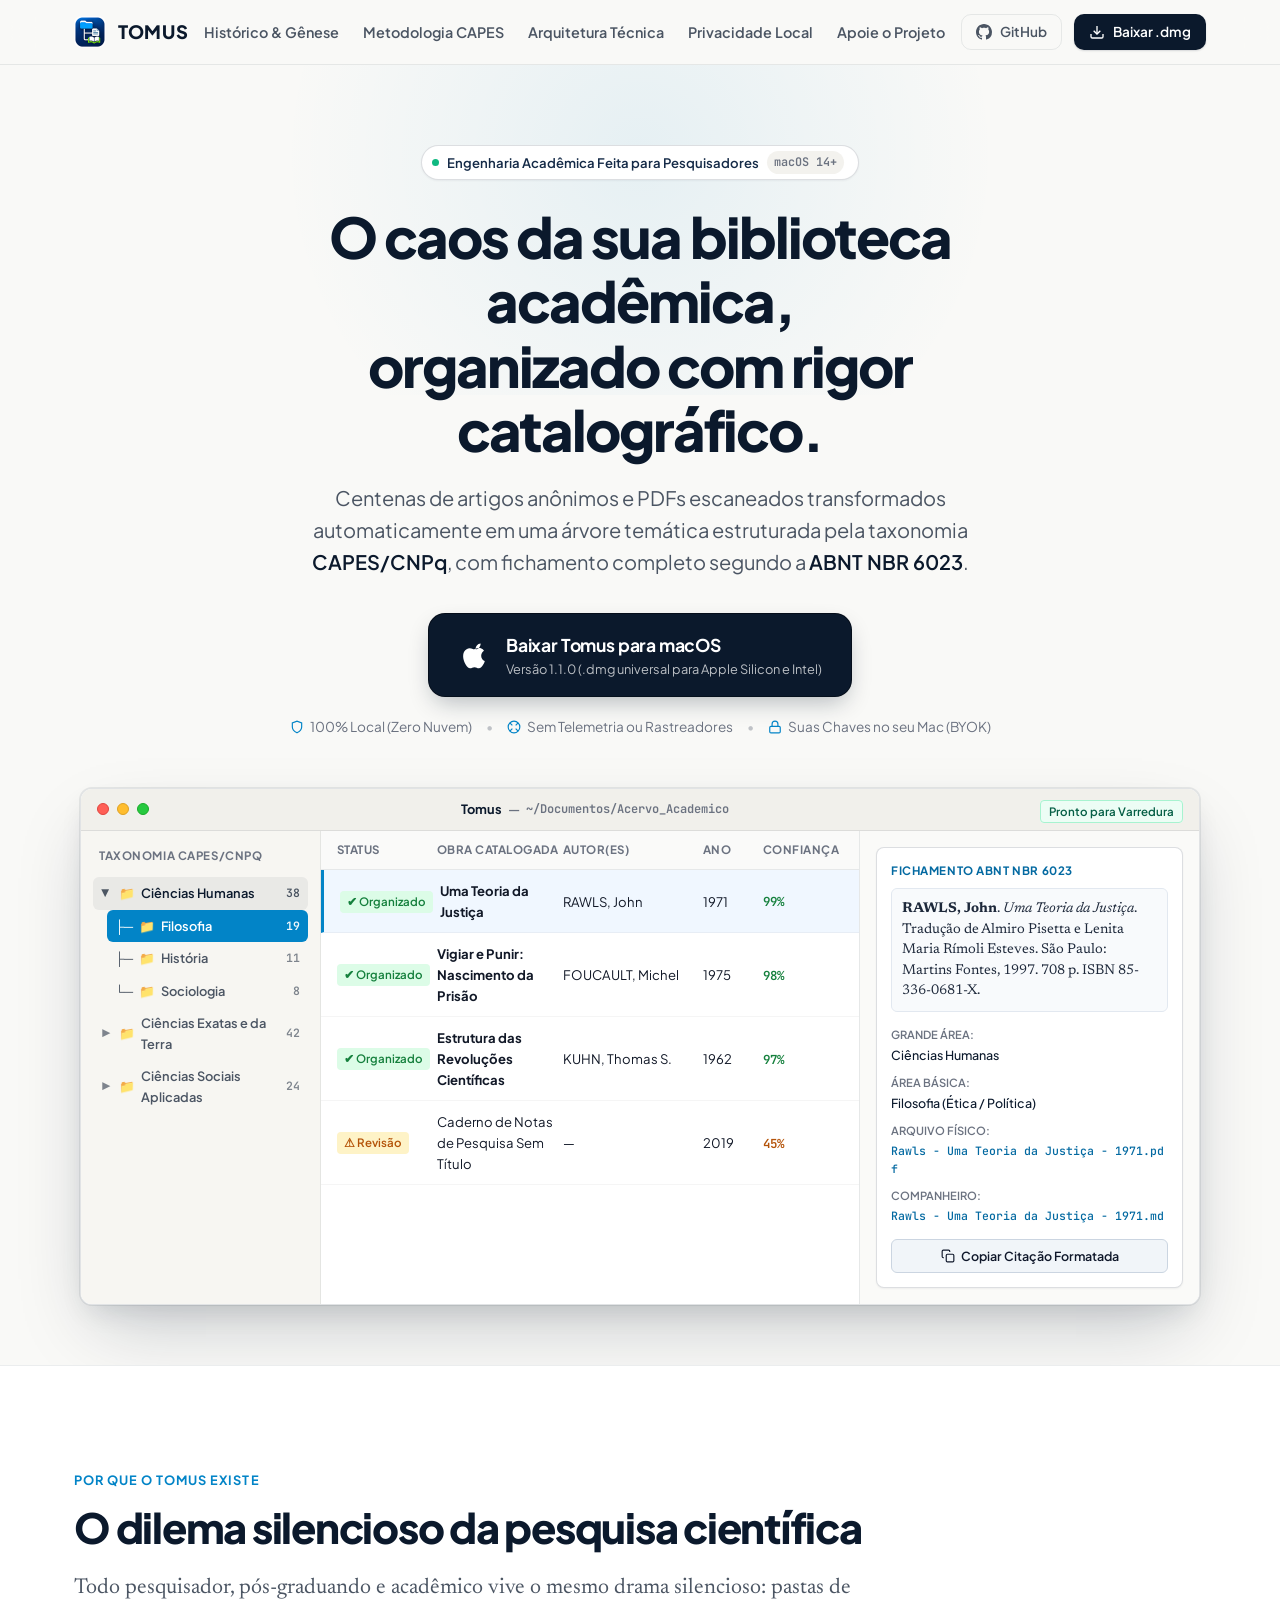
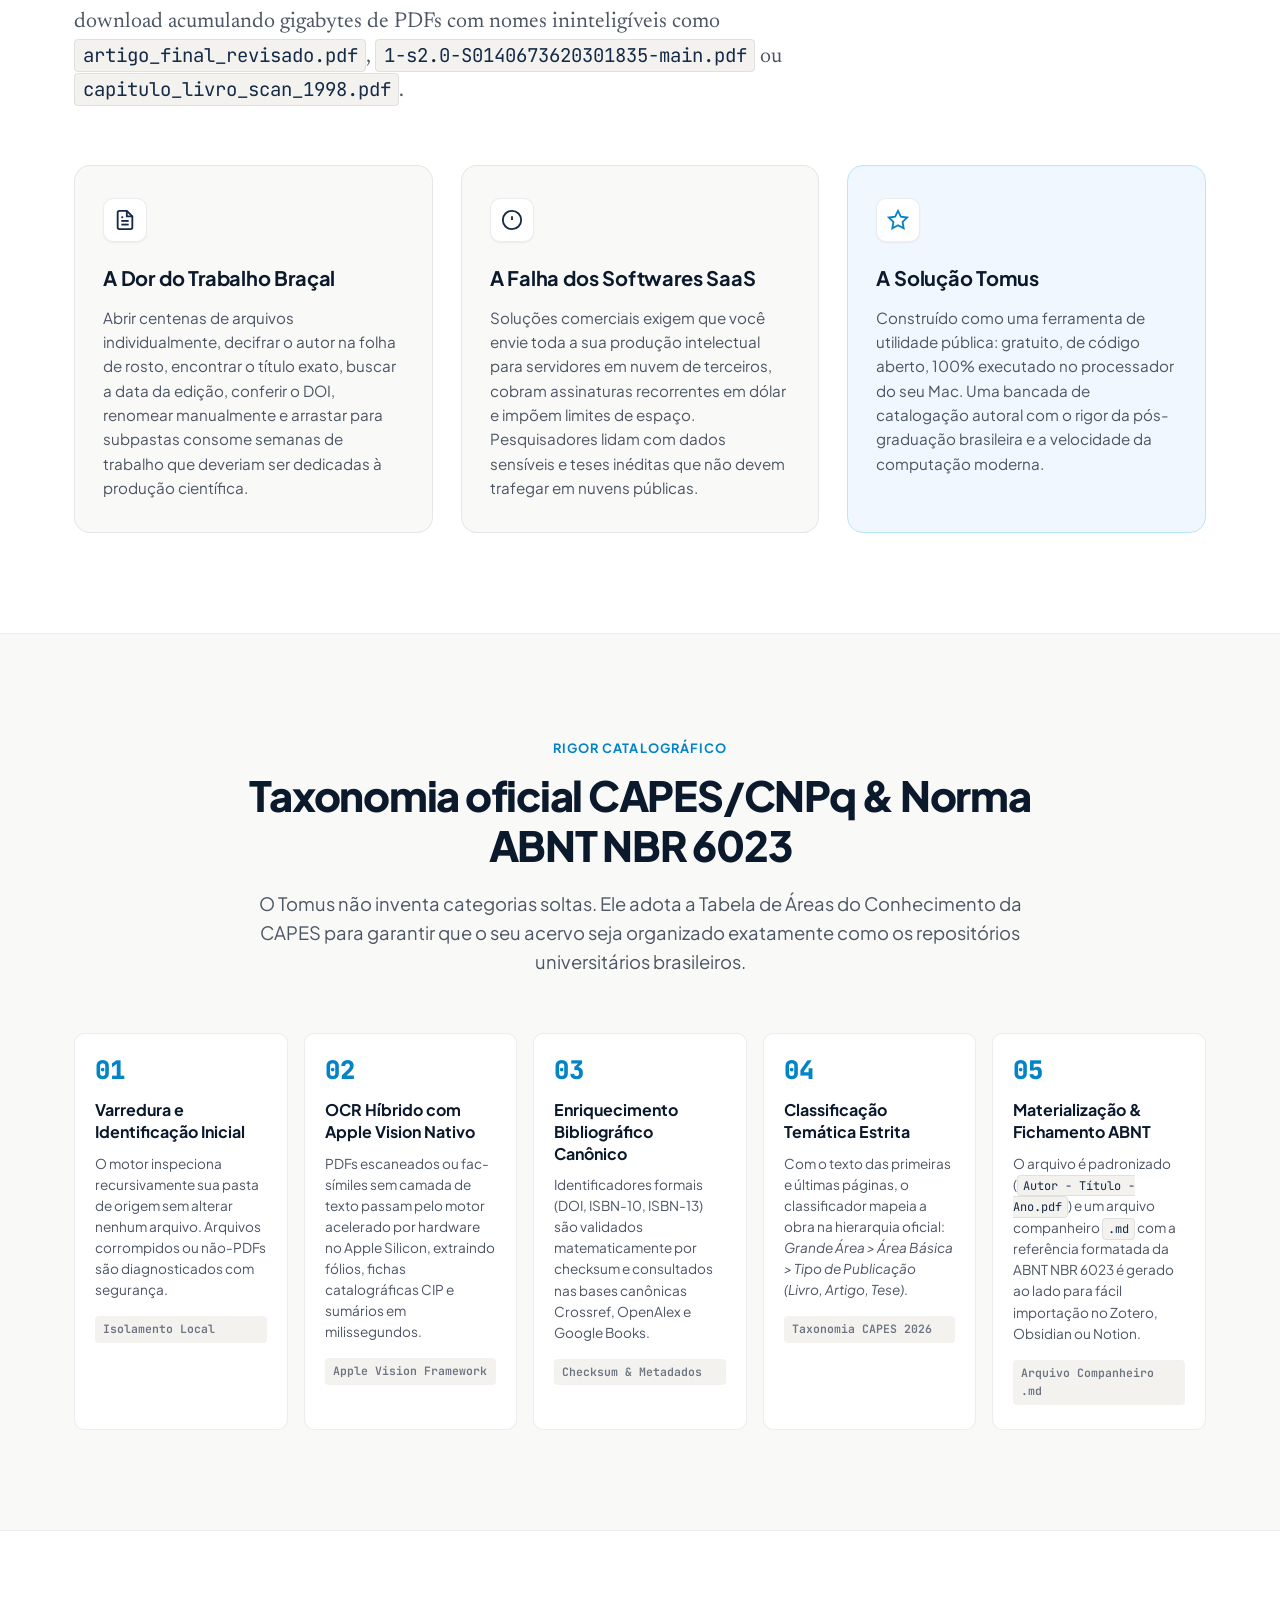
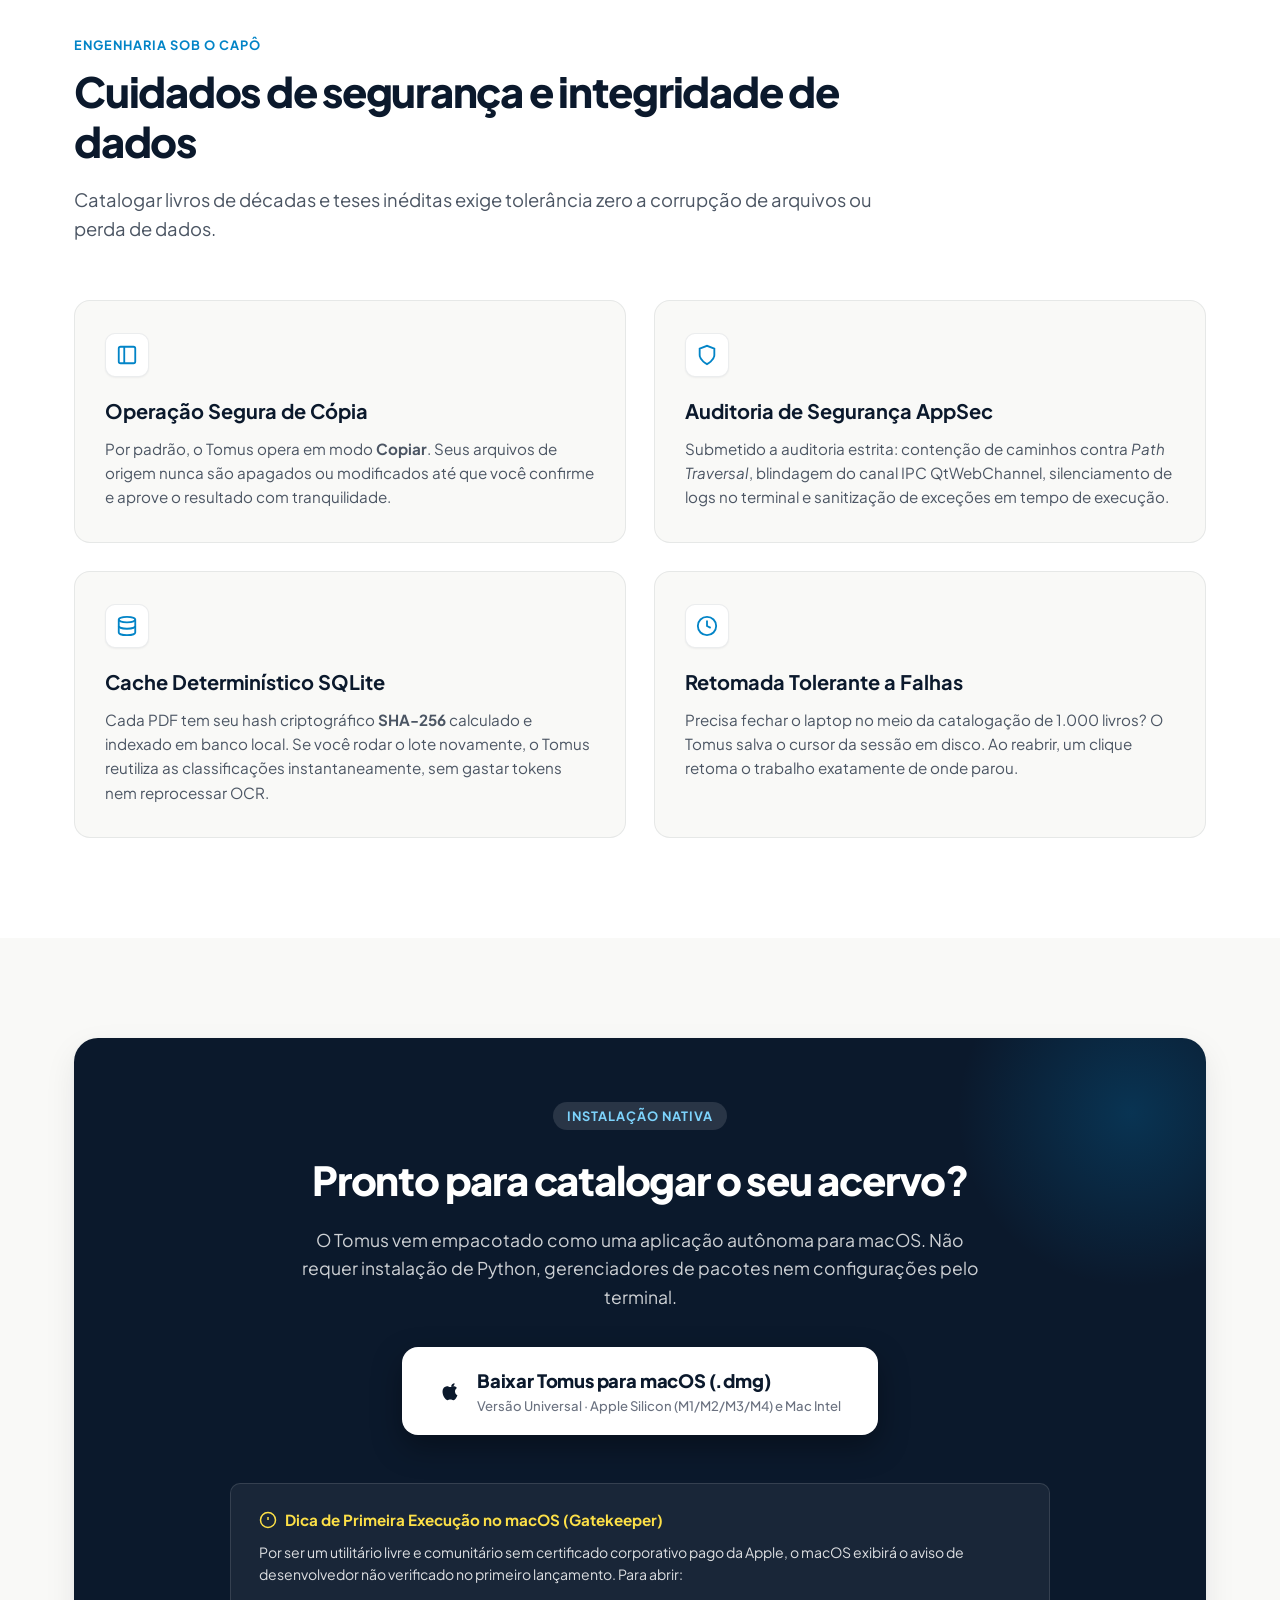
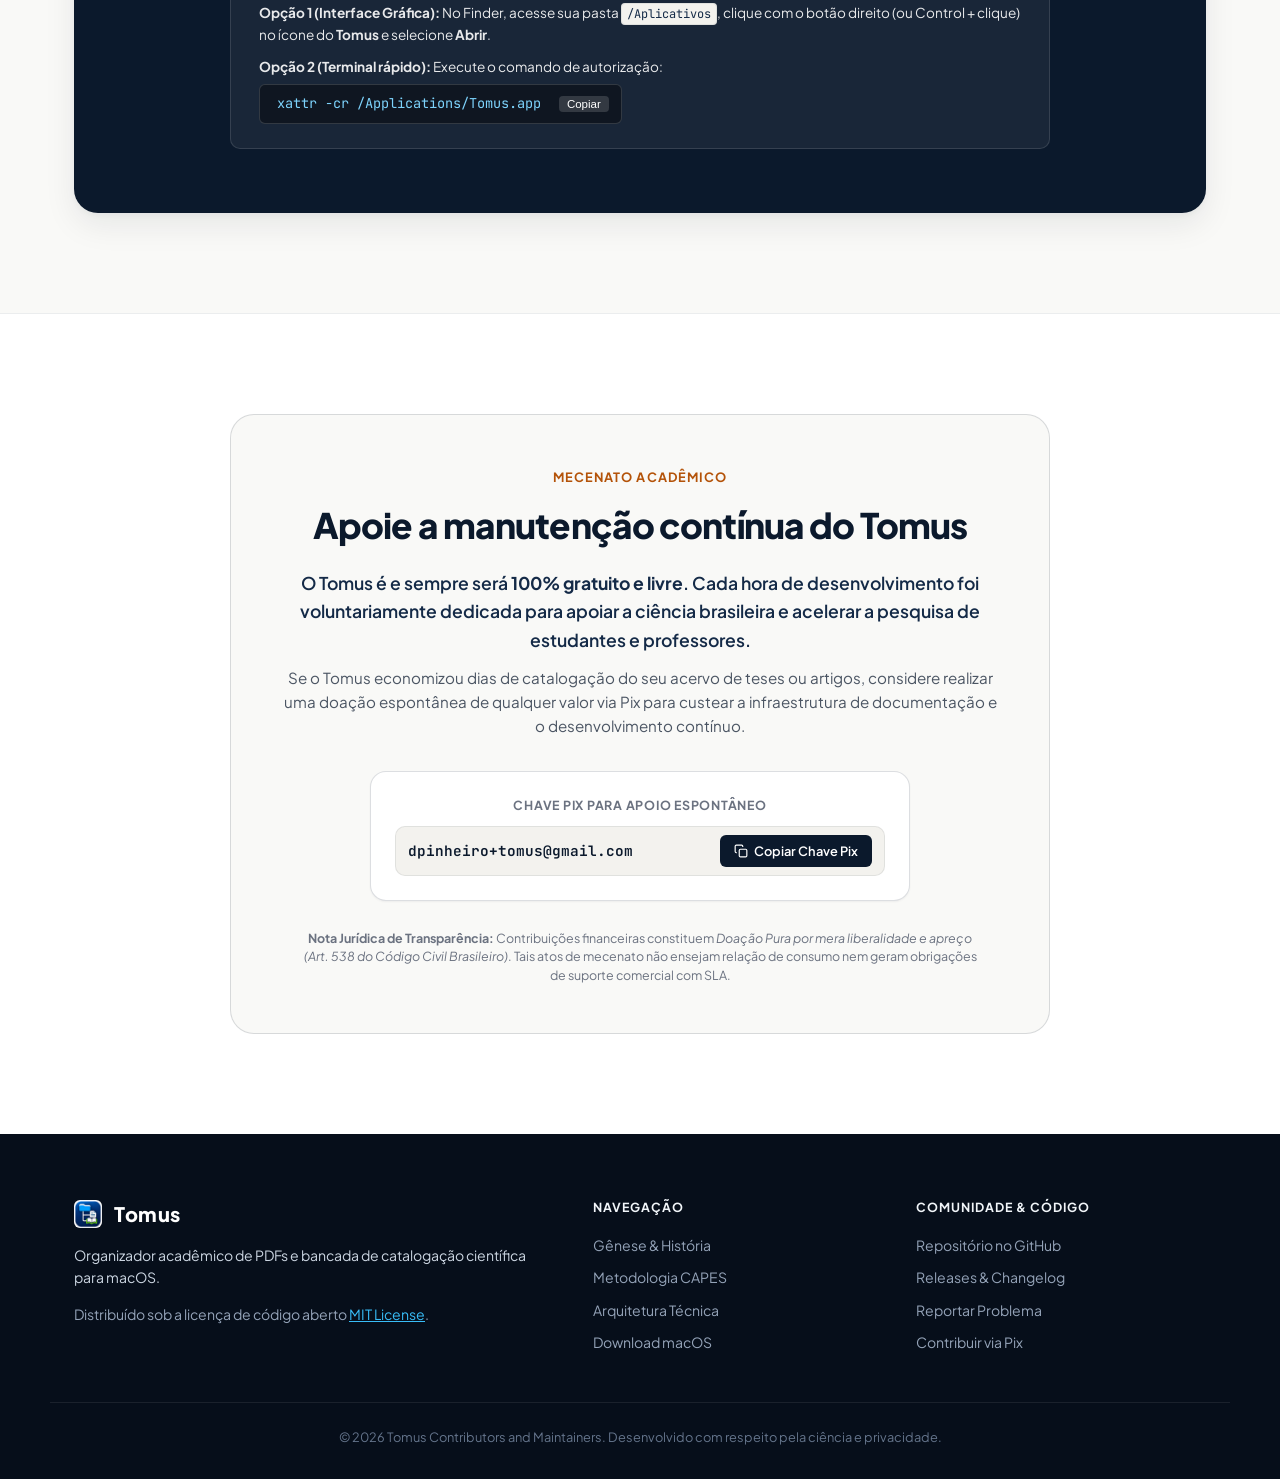
==== commit 99665f54: "feat(landing): redesenho editorial studio-grade da landing page oficial do tomus" ====
--- a/docs/index.html
+++ b/docs/index.html
@@ -3,113 +3,301 @@
 <head>
   <meta charset="UTF-8">
   <meta name="viewport" content="width=device-width, initial-scale=1.0">
-  <meta name="description" content="Tomus — Organizador Acadêmico de PDFs. Catalogação inteligente, renomeação padronizada e fichamento ABNT NBR 6023 diretamente no seu computador.">
-  <title>Tomus — Organizador Acadêmico de PDFs</title>
+  <meta name="description" content="Tomus — O Organizador Acadêmico de PDFs. Catalogação temática CAPES/CNPq, renomeação padronizada e fichamento ABNT NBR 6023. Software livre, 100% local para macOS.">
+  <meta name="keywords" content="Tomus, organizador de pdfs, capes, cnpq, abnt nbr 6023, catalogaçao academica, software livre, macos, apple vision ocr">
+  <meta property="og:title" content="Tomus — Organizador Acadêmico de PDFs">
+  <meta property="og:description" content="Catalogação temática oficial CAPES/CNPq e fichamento ABNT NBR 6023 para o seu acervo científico. 100% local no macOS.">
+  <meta property="og:type" content="website">
+  <meta property="og:url" content="https://dcprj.github.io/tomus/">
+  <meta property="og:image" content="https://dcprj.github.io/tomus/site_assets/logo.png">
+  <title>Tomus — O Organizador Acadêmico de PDFs</title>
+  
   <link rel="preconnect" href="https://fonts.googleapis.com">
   <link rel="preconnect" href="https://fonts.gstatic.com" crossorigin>
-  <link href="https://fonts.googleapis.com/css2?family=Inter:wght@400;500;600;700;800&display=swap" rel="stylesheet">
+  <link href="https://fonts.googleapis.com/css2?family=Plus+Jakarta+Sans:wght@400;500;600;700;800&family=JetBrains+Mono:wght@400;500;600&family=Newsreader:ital,opsz,wght@0,6..72,400;0,6..72,600;1,6..72,400&display=swap" rel="stylesheet">
   <link rel="stylesheet" href="site_assets/style.css">
-  <link rel="icon" type="image/png" href="site_assets/tomus-icon-32.png">
+  <link rel="icon" type="image/png" href="site_assets/tomus_emblem.png">
 </head>
 <body>
 
   <!-- ========================================= -->
-  <!-- HEADER / NAVBAR                           -->
+  <!-- TOPO: NAVBAR TRANSPARENTE E ELEGANTE      -->
   <!-- ========================================= -->
   <header class="navbar" id="navbar">
     <div class="nav-container">
-      <a href="#" class="nav-brand" aria-label="Página inicial do Tomus">
-        <img src="../logo_e_icone/Logo.png" alt="Tomus" class="nav-logo">
-        <span class="nav-name">Tomus</span>
+      <a href="#" class="nav-brand" aria-label="Tomus Início">
+        <img src="site_assets/tomus_emblem.png" alt="Tomus Emblema" class="nav-emblem">
+        <span class="nav-brand-title">TOMUS</span>
       </a>
 
-      <nav class="nav-menu" id="nav-menu">
+      <nav class="nav-menu" id="navMenu">
         <ul class="nav-list">
-          <li><a href="#funcionalidades" class="nav-link">Funcionalidades</a></li>
+          <li><a href="#genese" class="nav-link">Histórico &amp; Gênese</a></li>
           <li><a href="#metodologia" class="nav-link">Metodologia CAPES</a></li>
-          <li><a href="#privacidade" class="nav-link">Privacidade</a></li>
-          <li><a href="#documentacao" class="nav-link">Documentação</a></li>
-          <li><a href="#download" class="nav-link nav-link-download">Download macOS</a></li>
-          <li><a href="https://github.com/dcprj/tomus" class="nav-link nav-link-github" target="_blank" rel="noopener">GitHub</a></li>
+          <li><a href="#arquitetura" class="nav-link">Arquitetura Técnica</a></li>
+          <li><a href="#privacidade" class="nav-link">Privacidade Local</a></li>
+          <li><a href="#apoie" class="nav-link">Apoie o Projeto</a></li>
         </ul>
       </nav>
 
-      <button class="nav-toggle" id="nav-toggle" aria-label="Abrir menu">
-        <span class="hamburger"></span>
-        <span class="hamburger"></span>
-        <span class="hamburger"></span>
-      </button>
+      <div class="nav-actions">
+        <a href="https://github.com/dcprj/tomus" class="btn btn-ghost btn-sm" target="_blank" rel="noopener">
+          <svg class="icon" viewBox="0 0 24 24" fill="currentColor"><path d="M12 0C5.37 0 0 5.37 0 12c0 5.31 3.435 9.795 8.205 11.385.6.105.825-.255.825-.57 0-.285-.015-1.23-.015-2.235-3.015.555-3.795-.735-4.035-1.41-.135-.345-.72-1.41-1.23-1.695-.42-.225-1.02-.78-.015-.795.945-.015 1.62.87 1.845 1.23 1.08 1.815 2.805 1.305 3.495.99.105-.78.42-1.305.765-1.605-2.67-.3-5.46-1.335-5.46-5.925 0-1.305.465-2.385 1.23-3.225-.12-.3-.54-1.53.12-3.18 0 0 1.005-.315 3.3 1.23.96-.27 1.98-.405 3-.405s2.04.135 3 .405c2.295-1.56 3.3-1.23 3.3-1.23.66 1.65.24 2.88.12 3.18.765.84 1.23 1.905 1.23 3.225 0 4.605-2.805 5.625-5.475 5.925.435.375.81 1.095.81 2.22 0 1.605-.015 2.895-.015 3.3 0 .315.225.69.825.57A12.02 12.02 0 0024 12c0-6.63-5.37-12-12-12z"/></svg>
+          <span>GitHub</span>
+        </a>
+        <a href="#download" class="btn btn-primary btn-sm">
+          <svg class="icon" viewBox="0 0 24 24" fill="none" stroke="currentColor" stroke-width="2"><path d="M21 15v4a2 2 0 0 1-2 2H5a2 2 0 0 1-2-2v-4"/><polyline points="7 10 12 15 17 10"/><line x1="12" y1="15" x2="12" y2="3"/></svg>
+          <span>Baixar .dmg</span>
+        </a>
+      </div>
     </div>
   </header>
 
   <!-- ========================================= -->
-  // HERO SECTION                               -->
-  <!-- ========================================= -->
-  <section class="hero" id="hero">
-    <div class="hero-content">
-      <span class="hero-badge">🍎 Exclusivo para macOS</span>
-      <h1 class="hero-title">
-        Tomus — O Organizador Acadêmico de PDFs
+  <!-- HERO SECTION: IMPACTO ACADÊMICO & MOCKUP  -->
+  <!-- ========================================= -->
+  <section class="hero-section">
+    <div class="hero-bg-glow"></div>
+    <div class="container hero-container">
+      
+      <div class="hero-badge-pill">
+        <span class="badge-dot"></span>
+        <span class="badge-text">Engenharia Acadêmica Feita para Pesquisadores</span>
+        <span class="badge-chip">macOS 14+</span>
+      </div>
+
+      <h1 class="hero-headline">
+        O caos da sua biblioteca acadêmica,<br>
+        organizado com rigor catalográfico.
       </h1>
-      <p class="hero-subtitle">
-        Catalogação inteligente, renomeação padronizada e fichamento ABNT NBR 6023 diretamente no seu computador.
+
+      <p class="hero-subheadline">
+        Centenas de artigos anônimos e PDFs escaneados transformados automaticamente em uma árvore temática estruturada pela taxonomia <strong>CAPES/CNPq</strong>, com fichamento completo segundo a <strong>ABNT NBR 6023</strong>.
       </p>
-      <div class="hero-cta">
-        <a href="#download" class="btn btn-primary btn-large">
-          <span class="btn-icon">⬇</span>
-          Baixar para macOS (.dmg)
+
+      <div class="hero-cta-group">
+        <a href="#download" class="btn btn-hero-primary">
+          <svg class="btn-apple-icon" viewBox="0 0 24 24" fill="currentColor">
+            <path d="M18.71 19.5c-.83 1.24-1.71 2.45-3.05 2.47-1.34.03-1.77-.79-3.29-.79-1.53 0-2 .77-3.27.82-1.31.05-2.3-1.32-3.14-2.53C4.25 17 2.94 12.45 4.7 9.39c.87-1.52 2.43-2.48 4.12-2.51 1.28-.02 2.5.87 3.29.87.78 0 2.26-1.07 3.81-.91.65.03 2.47.26 3.64 1.98-.09.06-2.17 1.28-2.15 3.81.03 3.02 2.65 4.03 2.68 4.04-.03.07-.42 1.44-1.38 2.83M15.97 6.4c.64-.78 1.08-1.86.96-2.95-1 .04-2.12.67-2.77 1.45-.58.68-1.08 1.77-.95 2.83 1.11.09 2.15-.59 2.76-1.33z"/>
+          </svg>
+          <div class="btn-hero-text">
+            <span class="btn-hero-label">Baixar Tomus para macOS</span>
+            <span class="btn-hero-sub">Versão 1.1.0 (.dmg universal para Apple Silicon e Intel)</span>
+          </div>
         </a>
-        <span class="chip apple-chip">
-          <span class="chip-dot"></span>
-          Apple Silicon / Intel
-        </span>
-      </div>
-      <p class="hero-note">Código aberto · 100% gratuito · Privacidade 100% local</p>
-    </div>
-
-    <div class="hero-visual">
-      <div class="hero-card">
-        <img src="../logo_e_icone/Logo.png" alt="Tomus Logo" class="hero-logo-img">
-        <div class="hero-card-grid">
-          <div class="stat">
-            <span class="stat-number">100%</span>
-            <span class="stat-label">Local</span>
-          </div>
-          <div class="stat">
-            <span class="stat-number">0</span>
-            <span class="stat-label">Telemetria</span>
-          </div>
-          <div class="stat">
-            <span class="stat-number">5</span>
-            <span class="stat-label">Etapas</span>
-          </div>
-        </div>
-      </div>
+
+        <div class="hero-guarantees">
+          <div class="guarantee-item">
+            <svg class="guarantee-icon" viewBox="0 0 24 24" fill="none" stroke="currentColor" stroke-width="2"><path d="M12 22s8-4 8-10V5l-8-3-8 3v7c0 6 8 10 8 10z"/></svg>
+            <span>100% Local (Zero Nuvem)</span>
+          </div>
+          <div class="guarantee-dot">•</div>
+          <div class="guarantee-item">
+            <svg class="guarantee-icon" viewBox="0 0 24 24" fill="none" stroke="currentColor" stroke-width="2"><circle cx="12" cy="12" r="10"/><path d="m4.93 4.93 4.24 4.24"/><path d="m14.83 9.17 4.24-4.24"/><path d="m14.83 14.83 4.24 4.24"/><path d="m9.17 14.83-4.24 4.24"/></svg>
+            <span>Sem Telemetria ou Rastreadores</span>
+          </div>
+          <div class="guarantee-dot">•</div>
+          <div class="guarantee-item">
+            <svg class="guarantee-icon" viewBox="0 0 24 24" fill="none" stroke="currentColor" stroke-width="2"><rect x="3" y="11" width="18" height="11" rx="2" ry="2"/><path d="M7 11V7a5 5 0 0 1 10 0v4"/></svg>
+            <span>Suas Chaves no seu Mac (BYOK)</span>
+          </div>
+        </div>
+      </div>
+
+      <!-- WORKBENCH MOCKUP DE ALTA FIDELIDADE -->
+      <div class="mockup-window-wrap">
+        <div class="mockup-window">
+          <!-- macOS Window Titlebar -->
+          <div class="window-titlebar">
+            <div class="window-traffic-lights">
+              <span class="traffic-dot dot-close"></span>
+              <span class="traffic-dot dot-min"></span>
+              <span class="traffic-dot dot-expand"></span>
+            </div>
+            <div class="window-title">
+              <span class="window-app-name">Tomus</span>
+              <span class="window-sep">—</span>
+              <span class="window-doc-path">~/Documentos/Acervo_Academico</span>
+            </div>
+            <div class="window-actions">
+              <span class="badge-status-ready">Pronto para Varredura</span>
+            </div>
+          </div>
+
+          <!-- Window Inner Content (3 Painéis) -->
+          <div class="window-workbench">
+            <!-- Coluna 1: Árvore CAPES / Filtros -->
+            <div class="wb-sidebar">
+              <div class="wb-sidebar-header">Taxonomia CAPES/CNPq</div>
+              <ul class="wb-tree">
+                <li class="wb-tree-node active">
+                  <span class="node-arrow">▼</span>
+                  <span class="node-folder">📁</span>
+                  <span class="node-text">Ciências Humanas</span>
+                  <span class="node-count">38</span>
+                </li>
+                <ul class="wb-sub-tree">
+                  <li class="wb-sub-node active">
+                    <span class="sub-line">├─</span>
+                    <span class="node-folder">📁</span>
+                    <span class="sub-text">Filosofia</span>
+                    <span class="sub-count">19</span>
+                  </li>
+                  <li class="wb-sub-node">
+                    <span class="sub-line">├─</span>
+                    <span class="node-folder">📁</span>
+                    <span class="sub-text">História</span>
+                    <span class="sub-count">11</span>
+                  </li>
+                  <li class="wb-sub-node">
+                    <span class="sub-line">└─</span>
+                    <span class="node-folder">📁</span>
+                    <span class="sub-text">Sociologia</span>
+                    <span class="sub-count">8</span>
+                  </li>
+                </ul>
+                <li class="wb-tree-node">
+                  <span class="node-arrow">▶</span>
+                  <span class="node-folder">📁</span>
+                  <span class="node-text">Ciências Exatas e da Terra</span>
+                  <span class="node-count">42</span>
+                </li>
+                <li class="wb-tree-node">
+                  <span class="node-arrow">▶</span>
+                  <span class="node-folder">📁</span>
+                  <span class="node-text">Ciências Sociais Aplicadas</span>
+                  <span class="node-count">24</span>
+                </li>
+              </ul>
+            </div>
+
+            <!-- Coluna 2: Grade de Obras Classificadas -->
+            <div class="wb-main-table">
+              <div class="table-header-row">
+                <span class="th col-status">Status</span>
+                <span class="th col-title">Obra Catalogada</span>
+                <span class="th col-author">Autor(es)</span>
+                <span class="th col-year">Ano</span>
+                <span class="th col-conf">Confiança</span>
+              </div>
+
+              <div class="table-body">
+                <div class="table-row selected">
+                  <span class="col-status"><span class="pill pill-success">✔ Organizado</span></span>
+                  <span class="col-title"><strong>Uma Teoria da Justiça</strong></span>
+                  <span class="col-author">RAWLS, John</span>
+                  <span class="col-year">1971</span>
+                  <span class="col-conf"><span class="conf-high">99%</span></span>
+                </div>
+                <div class="table-row">
+                  <span class="col-status"><span class="pill pill-success">✔ Organizado</span></span>
+                  <span class="col-title"><strong>Vigiar e Punir: Nascimento da Prisão</strong></span>
+                  <span class="col-author">FOUCAULT, Michel</span>
+                  <span class="col-year">1975</span>
+                  <span class="col-conf"><span class="conf-high">98%</span></span>
+                </div>
+                <div class="table-row">
+                  <span class="col-status"><span class="pill pill-success">✔ Organizado</span></span>
+                  <span class="col-title"><strong>Estrutura das Revoluções Científicas</strong></span>
+                  <span class="col-author">KUHN, Thomas S.</span>
+                  <span class="col-year">1962</span>
+                  <span class="col-conf"><span class="conf-high">97%</span></span>
+                </div>
+                <div class="table-row">
+                  <span class="col-status"><span class="pill pill-review">⚠ Revisão</span></span>
+                  <span class="col-title">Caderno de Notas de Pesquisa Sem Título</span>
+                  <span class="col-author">—</span>
+                  <span class="col-year">2019</span>
+                  <span class="col-conf"><span class="conf-low">45%</span></span>
+                </div>
+              </div>
+            </div>
+
+            <!-- Coluna 3: Ficha Catalográfica e ABNT NBR 6023 -->
+            <div class="wb-inspector">
+              <div class="inspector-card">
+                <div class="inspector-badge">Fichamento ABNT NBR 6023</div>
+                <div class="abnt-citation-box">
+                  <p class="abnt-citation">
+                    <strong>RAWLS, John</strong>. <em>Uma Teoria da Justiça</em>. Tradução de Almiro Pisetta e Lenita Maria Rímoli Esteves. São Paulo: Martins Fontes, 1997. 708 p. ISBN 85-336-0681-X.
+                  </p>
+                </div>
+                
+                <div class="inspector-meta-grid">
+                  <div class="meta-row">
+                    <span class="meta-label">Grande Área:</span>
+                    <span class="meta-val">Ciências Humanas</span>
+                  </div>
+                  <div class="meta-row">
+                    <span class="meta-label">Área Básica:</span>
+                    <span class="meta-val">Filosofia (Ética / Política)</span>
+                  </div>
+                  <div class="meta-row">
+                    <span class="meta-label">Arquivo Físico:</span>
+                    <span class="meta-val meta-code">Rawls - Uma Teoria da Justiça - 1971.pdf</span>
+                  </div>
+                  <div class="meta-row">
+                    <span class="meta-label">Companheiro:</span>
+                    <span class="meta-val meta-code">Rawls - Uma Teoria da Justiça - 1971.md</span>
+                  </div>
+                </div>
+
+                <div class="inspector-actions">
+                  <button class="btn btn-inspect-copy" id="demoCopyBtn">
+                    <svg class="icon-sm" viewBox="0 0 24 24" fill="none" stroke="currentColor" stroke-width="2"><rect x="9" y="9" width="13" height="13" rx="2" ry="2"/><path d="M5 15H4a2 2 0 0 1-2-2V4a2 2 0 0 1 2-2h9a2 2 0 0 1 2 2v1"/></svg>
+                    <span>Copiar Citação Formatada</span>
+                  </button>
+                </div>
+              </div>
+            </div>
+          </div>
+        </div>
+      </div>
+
     </div>
   </section>
 
   <!-- ========================================= -->
-  <!-- SEÇÃO: MOTIVAÇÃO E GÊNESE                 -->
-  <!-- ========================================= -->
-  <section class="section section-motivacao" id="motivacao">
+  <!-- SEÇÃO 1: A GÊNESE E O HISTÓRICO           -->
+  <!-- ========================================= -->
+  <section class="section section-editorial" id="genese">
     <div class="container">
-      <div class="section-header">
-        <h2 class="section-title">A Motivação e a Gênese</h2>
-        <p class="section-subtitle">Por que o Tomus existe.</p>
-      </div>
-
-      <div class="motivacao-grid">
-        <div class="card card-dor">
-          <h3 class="card-title">A dor dos pesquisadores</h3>
-          <p class="card-text">
-            Arquivos anônimos de repositórios (SciELO, CAPES, arXiv, JSTOR) chegam com nomes como <code>documento_final_v2.pdf</code> ou <code>artigo_scielo_2024.pdf</code>. Sem título, sem autor, sem ano. Catalogar manualmente centenas deles consome horas que deveriam ser dedicadas à pesquisa.
-          </p>
-        </div>
-
-        <div class="card card-compromisso">
-          <h3 class="card-title">O compromisso do Tomus</h3>
-          <p class="card-text">
-            Software livre, 100% local, independente e gratuito. Cada PDF é lido, classificado e nomeado automaticamente — sem nunca sair do seu computador. Sua biblioteca acadêmica, organizada com precisão catalográfica.
+      <div class="editorial-header">
+        <span class="eyebrow">Por que o Tomus existe</span>
+        <h2 class="section-heading">O dilema silencioso da pesquisa científica</h2>
+        <div class="lead-paragraph">
+          Todo pesquisador, pós-graduando e acadêmico vive o mesmo drama silencioso: pastas de download acumulando gigabytes de PDFs com nomes ininteligíveis como <code>artigo_final_revisado.pdf</code>, <code>1-s2.0-S0140673620301835-main.pdf</code> ou <code>capitulo_livro_scan_1998.pdf</code>.
+        </div>
+      </div>
+
+      <div class="story-grid">
+        <div class="story-card">
+          <div class="story-icon-wrap">
+            <svg class="story-icon" viewBox="0 0 24 24" fill="none" stroke="currentColor" stroke-width="2"><path d="M14 2H6a2 2 0 0 0-2 2v16a2 2 0 0 0 2 2h12a2 2 0 0 0 2-2V8z"/><polyline points="14 2 14 8 20 8"/><line x1="16" y1="13" x2="8" y2="13"/><line x1="16" y1="17" x2="8" y2="17"/><polyline points="10 9 9 9 8 9"/></svg>
+          </div>
+          <h3 class="story-card-title">A Dor do Trabalho Braçal</h3>
+          <p class="story-card-text">
+            Abrir centenas de arquivos individualmente, decifrar o autor na folha de rosto, encontrar o título exato, buscar a data da edição, conferir o DOI, renomear manualmente e arrastar para subpastas consome semanas de trabalho que deveriam ser dedicadas à produção científica.
+          </p>
+        </div>
+
+        <div class="story-card">
+          <div class="story-icon-wrap">
+            <svg class="story-icon" viewBox="0 0 24 24" fill="none" stroke="currentColor" stroke-width="2"><circle cx="12" cy="12" r="10"/><line x1="12" y1="8" x2="12" y2="12"/><line x1="12" y1="16" x2="12.01" y2="16"/></svg>
+          </div>
+          <h3 class="story-card-title">A Falha dos Softwares SaaS</h3>
+          <p class="story-card-text">
+            Soluções comerciais exigem que você envie toda a sua produção intelectual para servidores em nuvem de terceiros, cobram assinaturas recorrentes em dólar e impõem limites de espaço. Pesquisadores lidam com dados sensíveis e teses inéditas que não devem trafegar em nuvens públicas.
+          </p>
+        </div>
+
+        <div class="story-card highlight">
+          <div class="story-icon-wrap">
+            <svg class="story-icon" viewBox="0 0 24 24" fill="none" stroke="currentColor" stroke-width="2"><polygon points="12 2 15.09 8.26 22 9.27 17 14.14 18.18 21.02 12 17.77 5.82 21.02 7 14.14 2 9.27 8.91 8.26 12 2"/></svg>
+          </div>
+          <h3 class="story-card-title">A Solução Tomus</h3>
+          <p class="story-card-text">
+            Construído como uma ferramenta de utilidade pública: gratuito, de código aberto, 100% executado no processador do seu Mac. Uma bancada de catalogação autoral com o rigor da pós-graduação brasileira e a velocidade da computação moderna.
           </p>
         </div>
       </div>
@@ -117,75 +305,128 @@
   </section>
 
   <!-- ========================================= -->
-  <!-- SEÇÃO: METODOLOGIA                        -->
-  <!-- ========================================= -->
-  <section class="section section-metodologia" id="metodologia">
+  <!-- SEÇÃO 2: A METODOLOGIA CAPES & RIGOR     -->
+  <!-- ========================================= -->
+  <section class="section section-methodology" id="metodologia">
     <div class="container">
-      <div class="section-header">
-        <h2 class="section-title">Metodologia e Rigor Técnico</h2>
-        <p class="section-subtitle">Cinco estágios, da leitura ao fichamento.</p>
-      </div>
-
-      <div class="etapas-container">
-        <div class="etapa" id="etapa1">
-          <div class="etapa-badge">1</div>
-          <h3 class="etapa-titulo">Leitura Estrutural</h3>
-          <p class="etapa-texto">Extração de texto e metadados via PyMuPDF, com OCR seletivo através do Docling para PDFs digitalizados.</p>
-        </div>
-
-        <div class="etapa" id="etapa2">
-          <div class="etapa-badge">2</div>
-          <h3 class="etapa-titulo">Identificação Canônica</h3>
-          <p class="etapa-texto">Detecção de DOI, ISBN e assinatura CIP para identificar a obra canônica, evitando duplicatas e erros.</p>
-        </div>
-
-        <div class="etapa" id="etapa3">
-          <div class="etapa-badge">3</div>
-          <h3 class="etapa-titulo">Taxonomia CAPES/CNPq</h3>
-          <p class="etapa-texto">Classificação automática nas Grandes Áreas e Áreas Básicas oficiais do catálogo CAPES/CNPq.</p>
-        </div>
-
-        <div class="etapa" id="etapa4">
-          <div class="etapa-badge">4</div>
-          <h3 class="etapa-titulo">Fichamento ABNT NBR 6023</h3>
-          <p class="etapa-texto">Geração da referência bibliográfica completa e arquivo companheiro .md com front matter YAML.</p>
+      <div class="editorial-header text-center">
+        <span class="eyebrow">Rigor Catalográfico</span>
+        <h2 class="section-heading">Taxonomia oficial CAPES/CNPq &amp; Norma ABNT NBR 6023</h2>
+        <p class="section-lead">
+          O Tomus não inventa categorias soltas. Ele adota a Tabela de Áreas do Conhecimento da CAPES para garantir que o seu acervo seja organizado exatamente como os repositórios universitários brasileiros.
+        </p>
+      </div>
+
+      <div class="capes-timeline">
+        <div class="step-card">
+          <div class="step-marker">01</div>
+          <div class="step-content">
+            <h4 class="step-title">Varredura e Identificação Inicial</h4>
+            <p class="step-desc">
+              O motor inspeciona recursivamente sua pasta de origem sem alterar nenhum arquivo. Arquivos corrompidos ou não-PDFs são diagnosticados com segurança.
+            </p>
+            <div class="step-tag">Isolamento Local</div>
+          </div>
+        </div>
+
+        <div class="step-card">
+          <div class="step-marker">02</div>
+          <div class="step-content">
+            <h4 class="step-title">OCR Híbrido com Apple Vision Nativo</h4>
+            <p class="step-desc">
+              PDFs escaneados ou fac-símiles sem camada de texto passam pelo motor acelerado por hardware no Apple Silicon, extraindo fólios, fichas catalográficas CIP e sumários em milissegundos.
+            </p>
+            <div class="step-tag">Apple Vision Framework</div>
+          </div>
+        </div>
+
+        <div class="step-card">
+          <div class="step-marker">03</div>
+          <div class="step-content">
+            <h4 class="step-title">Enriquecimento Bibliográfico Canônico</h4>
+            <p class="step-desc">
+              Identificadores formais (DOI, ISBN-10, ISBN-13) são validados matematicamente por checksum e consultados nas bases canônicas Crossref, OpenAlex e Google Books.
+            </p>
+            <div class="step-tag">Checksum &amp; Metadados</div>
+          </div>
+        </div>
+
+        <div class="step-card">
+          <div class="step-marker">04</div>
+          <div class="step-content">
+            <h4 class="step-title">Classificação Temática Estrita</h4>
+            <p class="step-desc">
+              Com o texto das primeiras e últimas páginas, o classificador mapeia a obra na hierarquia oficial: <em>Grande Área &gt; Área Básica &gt; Tipo de Publicação (Livro, Artigo, Tese)</em>.
+            </p>
+            <div class="step-tag">Taxonomia CAPES 2026</div>
+          </div>
+        </div>
+
+        <div class="step-card">
+          <div class="step-marker">05</div>
+          <div class="step-content">
+            <h4 class="step-title">Materialização &amp; Fichamento ABNT</h4>
+            <p class="step-desc">
+              O arquivo é padronizado (<code>Autor - Título - Ano.pdf</code>) e um arquivo companheiro <code>.md</code> com a referência formatada da ABNT NBR 6023 é gerado ao lado para fácil importação no Zotero, Obsidian ou Notion.
+            </p>
+            <div class="step-tag">Arquivo Companheiro .md</div>
+          </div>
         </div>
       </div>
     </div>
   </section>
 
   <!-- ========================================= -->
-  <!-- SEÇÃO: PRIVACIDADE                        -->
-  <!-- ========================================= -->
-  <section class="section section-privacidade" id="privacidade">
+  <!-- SEÇÃO 3: ENGENHARIA, PERFORMANCE & PRIVACIDADE -->
+  <!-- ========================================= -->
+  <section class="section section-engineering" id="arquitetura">
     <div class="container">
-      <div class="section-header">
-        <h2 class="section-title">Privacidade Inegociável</h2>
-        <p class="section-subtitle">Privacy by Design &amp; by Default.</p>
-      </div>
-
-      <div class="privacidade-grid">
-        <div class="priv-card">
-          <div class="priv-icon">🔒</div>
-          <h3 class="priv-titulo">100% Local</h3>
-          <p class="priv-texto">
-            Leitura de PDFs, extração de metadados e movimentação de arquivos ocorrem estritamente no seu processador e disco rígido. Zero servidores intermediários. Zero telemetria.
-          </p>
-        </div>
-
-        <div class="priv-card">
-          <div class="priv-icon">🔑</div>
-          <h3 class="priv-titulo">Modelo BYOK</h3>
-          <p class="priv-texto">
-            Suas chaves de API (Gemini, Claude, DeepSeek, Groq, NVIDIA NIM) nunca saem do seu computador. Elas são salvas localmente com permissão 0600 e se comunicam diretamente com os provedores via TLS.
-          </p>
-        </div>
-
-        <div class="priv-card">
-          <div class="priv-icon">🛡️</div>
-          <h3 class="priv-titulo">LGPD &amp; GDPR</h3>
-          <p class="priv-texto">
-            Você é o único Controlador dos documentos submetidos ao processamento. Nenhum dado analítico é coletado ou enviado para os criadores do software.
+      <div class="editorial-header">
+        <span class="eyebrow">Engenharia Sob o Capô</span>
+        <h2 class="section-heading">Cuidados de segurança e integridade de dados</h2>
+        <p class="section-lead">
+          Catalogar livros de décadas e teses inéditas exige tolerância zero a corrupção de arquivos ou perda de dados.
+        </p>
+      </div>
+
+      <div class="eng-grid">
+        <div class="eng-card">
+          <div class="eng-icon">
+            <svg viewBox="0 0 24 24" fill="none" stroke="currentColor" stroke-width="2"><rect x="3" y="3" width="18" height="18" rx="2" ry="2"/><line x1="9" y1="3" x2="9" y2="21"/></svg>
+          </div>
+          <h3 class="eng-title">Operação Segura de Cópia</h3>
+          <p class="eng-desc">
+            Por padrão, o Tomus opera em modo <strong>Copiar</strong>. Seus arquivos de origem nunca são apagados ou modificados até que você confirme e aprove o resultado com tranquilidade.
+          </p>
+        </div>
+
+        <div class="eng-card">
+          <div class="eng-icon">
+            <svg viewBox="0 0 24 24" fill="none" stroke="currentColor" stroke-width="2"><path d="M12 22s8-4 8-10V5l-8-3-8 3v7c0 6 8 10 8 10z"/></svg>
+          </div>
+          <h3 class="eng-title">Auditoria de Segurança AppSec</h3>
+          <p class="eng-desc">
+            Submetido a auditoria estrita: contenção de caminhos contra <em>Path Traversal</em>, blindagem do canal IPC QtWebChannel, silenciamento de logs no terminal e sanitização de exceções em tempo de execução.
+          </p>
+        </div>
+
+        <div class="eng-card">
+          <div class="eng-icon">
+            <svg viewBox="0 0 24 24" fill="none" stroke="currentColor" stroke-width="2"><ellipse cx="12" cy="5" rx="9" ry="3"/><path d="M21 12c0 1.66-4 3-9 3s-9-1.34-9-3"/><path d="M3 5v14c0 1.66 4 3 9 3s9-1.34 9-3V5"/></svg>
+          </div>
+          <h3 class="eng-title">Cache Determinístico SQLite</h3>
+          <p class="eng-desc">
+            Cada PDF tem seu hash criptográfico <strong>SHA-256</strong> calculado e indexado em banco local. Se você rodar o lote novamente, o Tomus reutiliza as classificações instantaneamente, sem gastar tokens nem reprocessar OCR.
+          </p>
+        </div>
+
+        <div class="eng-card">
+          <div class="eng-icon">
+            <svg viewBox="0 0 24 24" fill="none" stroke="currentColor" stroke-width="2"><circle cx="12" cy="12" r="10"/><polyline points="12 6 12 12 16 14"/></svg>
+          </div>
+          <h3 class="eng-title">Retomada Tolerante a Falhas</h3>
+          <p class="eng-desc">
+            Precisa fechar o laptop no meio da catalogação de 1.000 livros? O Tomus salva o cursor da sessão em disco. Ao reabrir, um clique retoma o trabalho exatamente de onde parou.
           </p>
         </div>
       </div>
@@ -193,83 +434,83 @@
   </section>
 
   <!-- ========================================= -->
-  <!-- SEÇÃO: INSTALAÇÃO                         -->
-  <!-- ========================================= -->
-  <section class="section section-instalacao" id="download">
+  <!-- SEÇÃO 4: INSTALAÇÃO NO MACOS              -->
+  <!-- ========================================= -->
+  <section class="section section-download" id="download">
     <div class="container">
-      <div class="section-header">
-        <h2 class="section-title">Instalação no macOS</h2>
-        <p class="section-subtitle">Guia rápido para começar a organizar sua biblioteca.</p>
-      </div>
-
-      <div class="instalacao-card">
-        <div class="instalacao-visual">
-          <div class="dmg-icon">📦</div>
-          <div class="dmg-label">Tomus-1.1.0-macOS.dmg</div>
-        </div>
-
-        <div class="instalacao-passos">
-          <div class="passo">
-            <span class="passo-numero">1</span>
-            <span class="passo-texto">Baixe o <code>.dmg</code> na página de Releases</span>
-          </div>
-          <div class="passo">
-            <span class="passo-numero">2</span>
-            <span class="passo-texto">Clique duas vezes para montar o imagem de disco</span>
-          </div>
-          <div class="passo">
-            <span class="passo-numero">3</span>
-            <span class="passo-texto">Arraste o Tomus para a pasta <code>/Applications</code></span>
-          </div>
-        </div>
-
-        <div class="instalacao-gatekeeper">
-          <h4 class="gatekeeper-titulo">⚠️ Primeira execução (Gatekeeper)</h4>
-          <p class="gatekeeper-texto">
-            Como o Tomus é distribuído independentemente (sem certificado pago da Apple Developer ID), o macOS avisará sobre "desenvolvedor não identificado":
-          </p>
-          <ul class="gatekeeper-lista">
-            <li><strong>Método 1:</strong> No Finder, vá a <code>/Applications</code>, clique com o botão direito no ícone do Tomus e selecione <strong>Abrir</strong>.</li>
-            <li><strong>Método 2:</strong> Via terminal, execute <code>xattr -cr /Applications/Tomus.app</code> para liberar permanentemente.</li>
-          </ul>
-        </div>
-
-        <div class="instalacao-cta">
-          <a href="https://github.com/dcprj/tomus/releases/latest" class="btn btn-primary btn-large" target="_blank" rel="noopener">
-            <span class="btn-icon">⬇</span>
-            Baixar Tomus para macOS
+      <div class="download-box">
+        <div class="download-badge">Instalação Nativa</div>
+        <h2 class="download-title">Pronto para catalogar o seu acervo?</h2>
+        <p class="download-lead">
+          O Tomus vem empacotado como uma aplicação autônoma para macOS. Não requer instalação de Python, gerenciadores de pacotes nem configurações pelo terminal.
+        </p>
+
+        <div class="download-btn-wrap">
+          <a href="https://github.com/dcprj/tomus/releases/latest" class="btn btn-download-primary" target="_blank" rel="noopener">
+            <svg class="icon-lg" viewBox="0 0 24 24" fill="currentColor">
+              <path d="M18.71 19.5c-.83 1.24-1.71 2.45-3.05 2.47-1.34.03-1.77-.79-3.29-.79-1.53 0-2 .77-3.27.82-1.31.05-2.3-1.32-3.14-2.53C4.25 17 2.94 12.45 4.7 9.39c.87-1.52 2.43-2.48 4.12-2.51 1.28-.02 2.5.87 3.29.87.78 0 2.26-1.07 3.81-.91.65.03 2.47.26 3.64 1.98-.09.06-2.17 1.28-2.15 3.81.03 3.02 2.65 4.03 2.68 4.04-.03.07-.42 1.44-1.38 2.83M15.97 6.4c.64-.78 1.08-1.86.96-2.95-1 .04-2.12.67-2.77 1.45-.58.68-1.08 1.77-.95 2.83 1.11.09 2.15-.59 2.76-1.33z"/>
+            </svg>
+            <div class="download-text">
+              <span class="dl-main">Baixar Tomus para macOS (.dmg)</span>
+              <span class="dl-sub">Versão Universal · Apple Silicon (M1/M2/M3/M4) e Mac Intel</span>
+            </div>
           </a>
         </div>
+
+        <div class="gatekeeper-callout">
+          <div class="callout-header">
+            <svg class="callout-icon" viewBox="0 0 24 24" fill="none" stroke="currentColor" stroke-width="2"><circle cx="12" cy="12" r="10"/><line x1="12" y1="8" x2="12" y2="12"/><line x1="12" y1="16" x2="12.01" y2="16"/></svg>
+            <span>Dica de Primeira Execução no macOS (Gatekeeper)</span>
+          </div>
+          <p class="callout-text">
+            Por ser um utilitário livre e comunitário sem certificado corporativo pago da Apple, o macOS exibirá o aviso de desenvolvedor não verificado no primeiro lançamento. Para abrir:
+          </p>
+          <div class="callout-instructions">
+            <div class="inst-item">
+              <strong>Opção 1 (Interface Gráfica):</strong> No Finder, acesse sua pasta <code>/Aplicativos</code>, clique com o botão direito (ou Control + clique) no ícone do <strong>Tomus</strong> e selecione <strong>Abrir</strong>.
+            </div>
+            <div class="inst-item">
+              <strong>Opção 2 (Terminal rápido):</strong> Execute o comando de autorização:
+              <div class="code-pill">
+                <code>xattr -cr /Applications/Tomus.app</code>
+                <button class="btn-copy-code" data-code="xattr -cr /Applications/Tomus.app" title="Copiar comando">Copiar</button>
+              </div>
+            </div>
+          </div>
+        </div>
       </div>
     </div>
   </section>
 
   <!-- ========================================= -->
-  <!-- SEÇÃO: APOIE                              -->
+  <!-- SEÇÃO 5: APOIO E FINANCIAMENTO COLETIVO   -->
   <!-- ========================================= -->
   <section class="section section-apoie" id="apoie">
     <div class="container">
-      <div class="section-header">
-        <h2 class="section-title">Apoie o Projeto</h2>
-        <p class="section-subtitle">Doação voluntária — Doação Pura e Simples (Art. 538 CC).</p>
-      </div>
-
-      <div class="apoio-card">
-        <div class="apoio-conteudo">
-          <h3 class="apoio-titulo">Mantenha o Tomus vivo</h3>
-          <p class="apoio-texto">
-            O Tomus é uma iniciativa independente, de código aberto e 100% gratuita. Sua contribuição espontânea ajuda a manter o desenvolvimento e novas funcionalidades.
-          </p>
+      <div class="apoie-card">
+        <div class="apoie-content">
+          <span class="eyebrow-accent">Mecenato Acadêmico</span>
+          <h2 class="apoie-title">Apoie a manutenção contínua do Tomus</h2>
+          <p class="apoie-lead">
+            O Tomus é e sempre será <strong>100% gratuito e livre</strong>. Cada hora de desenvolvimento foi voluntariamente dedicada para apoiar a ciência brasileira e acelerar a pesquisa de estudantes e professores.
+          </p>
+          <p class="apoie-sublead">
+            Se o Tomus economizou dias de catalogação do seu acervo de teses ou artigos, considere realizar uma doação espontânea de qualquer valor via Pix para custear a infraestrutura de documentação e o desenvolvimento contínuo.
+          </p>
+
           <div class="pix-box">
-            <span class="pix-icon">💳</span>
-            <span class="pix-label">Chave Pix (Brasil):</span>
-            <div class="pix-valor">
-              <span class="pix-chave" id="pixChave">dpinheiro+tomus@gmail.com</span>
-              <button class="btn btn-outline btn-small" id="btnCopiarPix" title="Copiar chave Pix">Copiar</button>
-            </div>
-          </div>
-          <p class="pix-nota">
-            * Contribuições configuram <strong>Doação Pura e Simples</strong> (Art. 538 do Código Civil Brasileiro), por mera liberalidade, sem contraprestação mercantil.
+            <div class="pix-header">Chave Pix para Apoio Espontâneo</div>
+            <div class="pix-key-wrapper">
+              <span class="pix-key-value" id="pixKeyDisplay">dpinheiro+tomus@gmail.com</span>
+              <button class="btn btn-copy-pix" id="btnCopyPix">
+                <svg class="icon-sm" viewBox="0 0 24 24" fill="none" stroke="currentColor" stroke-width="2"><rect x="9" y="9" width="13" height="13" rx="2" ry="2"/><path d="M5 15H4a2 2 0 0 1-2-2V4a2 2 0 0 1 2-2h9a2 2 0 0 1 2 2v1"/></svg>
+                <span id="pixBtnText">Copiar Chave Pix</span>
+              </button>
+            </div>
+          </div>
+
+          <p class="legal-notice">
+            <strong>Nota Jurídica de Transparência:</strong> Contribuições financeiras constituem <em>Doação Pura por mera liberalidade e apreço (Art. 538 do Código Civil Brasileiro)</em>. Tais atos de mecenato não ensejam relação de consumo nem geram obrigações de suporte comercial com SLA.
           </p>
         </div>
       </div>
@@ -277,46 +518,44 @@
   </section>
 
   <!-- ========================================= -->
-  <!-- FOOTER                                    -->
+  <!-- RODAPÉ COMPLETO                           -->
   <!-- ========================================= -->
   <footer class="footer">
-    <div class="container">
-      <div class="footer-grid">
+    <div class="container footer-container">
+      <div class="footer-brand">
+        <div class="footer-logo-row">
+          <img src="site_assets/tomus_emblem.png" alt="Tomus" class="footer-logo">
+          <span class="footer-brand-name">Tomus</span>
+        </div>
+        <p class="footer-desc">
+          Organizador acadêmico de PDFs e bancada de catalogação científica para macOS.
+        </p>
+        <p class="footer-license">
+          Distribuído sob a licença de código aberto <a href="https://github.com/dcprj/tomus/blob/main/LICENSE" target="_blank" rel="noopener">MIT License</a>.
+        </p>
+      </div>
+
+      <div class="footer-nav">
         <div class="footer-col">
-          <div class="footer-brand">
-            <img src="../logo_e_icone/Logo.png" alt="Tomus" class="footer-logo">
-            <span class="footer-name">Tomus</span>
-          </div>
-          <p class="footer-desc">
-            Organizador Acadêmico de PDFs baseado na taxonomia CAPES/CNPq. Código aberto, 100% gratuito, privacidade 100% local.
-          </p>
-        </div>
-
+          <span class="footer-col-title">Navegação</span>
+          <a href="#genese">Gênese &amp; História</a>
+          <a href="#metodologia">Metodologia CAPES</a>
+          <a href="#arquitetura">Arquitetura Técnica</a>
+          <a href="#download">Download macOS</a>
+        </div>
         <div class="footer-col">
-          <h4 class="footer-titulo">Links Rápidos</h4>
-          <ul class="footer-lista">
-            <li><a href="#funcionalidades">Funcionalidades</a></li>
-            <li><a href="#metodologia">Metodologia CAPES</a></li>
-            <li><a href="#privacidade">Privacidade</a></li>
-            <li><a href="#documentacao">Documentação</a></li>
-            <li><a href="#download">Download macOS</a></li>
-            <li><a href="https://github.com/dcprj/tomus" target="_blank" rel="noopener">GitHub</a></li>
-          </ul>
-        </div>
-
-        <div class="footer-col">
-          <h4 class="footer-titulo">Licença</h4>
-          <ul class="footer-lista">
-            <li><a href="LICENSE">MIT License</a></li>
-            <li><a href="docs/legal_distribution_framework.md">Termos de Jurisdição</a></li>
-          </ul>
-        </div>
-      </div>
-
-      <div class="footer-bottom">
-        <p class="footer-copyright">
-          © 2026 Tomus — Organizador Acadêmico de PDFs. Todos os direitos reservados.
-        </p>
+          <span class="footer-col-title">Comunidade &amp; Código</span>
+          <a href="https://github.com/dcprj/tomus" target="_blank" rel="noopener">Repositório no GitHub</a>
+          <a href="https://github.com/dcprj/tomus/releases" target="_blank" rel="noopener">Releases &amp; Changelog</a>
+          <a href="https://github.com/dcprj/tomus/issues" target="_blank" rel="noopener">Reportar Problema</a>
+          <a href="#apoie">Contribuir via Pix</a>
+        </div>
+      </div>
+    </div>
+
+    <div class="container footer-bottom">
+      <div class="footer-copy">
+        &copy; 2026 Tomus Contributors and Maintainers. Desenvolvido com respeito pela ciência e privacidade.
       </div>
     </div>
   </footer>
--- a/docs/site_assets/style.css
+++ b/docs/site_assets/style.css
@@ -1,52 +1,86 @@
 /* ==========================================================================
-   Tomus — Landing Page Oficial (GitHub Pages)
-   Design System: estilo Apple / Vercel — limpo, espaçado, tipografia Inter
+   TOMUS — ACADEMIC WORKBENCH DESIGN SYSTEM (STUDIO GRADE)
+   Direção de Arte: Editorial Universitário / Precision Engineering (macOS)
+   Tipografia: Plus Jakarta Sans + Newsreader + JetBrains Mono
    ========================================================================== */
 
-/* ---------- Variáveis de cores e tipografia ---------- */
 :root {
-  --navy: #0f172a;
-  --navy-soft: #1e293b;
-  --gold: #d4af37;
-  --gold-soft: #f5f0e1;
-  --bg: #f8f9fa;
-  --surface: #ffffff;
-  --border: #e2e8f0;
-  --text-primary: #0f172a;
-  --text-secondary: #64748b;
-  --text-muted: #94a3b8;
-  --accent: #1e3a8a;
-  --accent-hover: #1e40af;
-  --radius-sm: 8px;
-  --radius-md: 12px;
+  --font-sans: 'Plus Jakarta Sans', -apple-system, BlinkMacSystemFont, 'Segoe UI', Roboto, sans-serif;
+  --font-serif: 'Newsreader', Georgia, serif;
+  --font-mono: 'JetBrains Mono', Menlo, Monaco, monospace;
+
+  /* Cores Primárias: Azul Cobalto e Marinho Acadêmico */
+  --navy-950: #060e1a;
+  --navy-900: #0b192c;
+  --navy-800: #142a47;
+  --navy-700: #1e3e62;
+  --navy-600: #2b5687;
+  --cobalt-500: #0284c7;
+  --cobalt-600: #0369a1;
+
+  /* Papel Acadêmico / Superfícies Claras */
+  --bg-page: #f9f9f7;
+  --surface-card: #ffffff;
+  --surface-alt: #f3f2ee;
+  --surface-highlight: #eae7df;
+  
+  /* Bordas e Linhas de Precisão */
+  --border-subtle: rgba(11, 25, 44, 0.08);
+  --border-medium: rgba(11, 25, 44, 0.14);
+  --border-focus: #0284c7;
+
+  /* Tipografia */
+  --text-main: #111827;
+  --text-muted: #4b5563;
+  --text-dim: #6b7280;
+  --text-on-dark: #f9fafb;
+
+  /* Semântica Acadêmica */
+  --green-badge: #15803d;
+  --green-bg: #ecfdf5;
+  --amber-badge: #b45309;
+  --amber-bg: #fffbeb;
+
+  /* Sombras Apple / Vercel Grade */
+  --shadow-sm: 0 1px 2px rgba(11, 25, 44, 0.05);
+  --shadow-md: 0 4px 12px rgba(11, 25, 44, 0.06), 0 1px 3px rgba(11, 25, 44, 0.04);
+  --shadow-lg: 0 12px 32px rgba(11, 25, 44, 0.08), 0 2px 6px rgba(11, 25, 44, 0.04);
+  --shadow-window: 0 32px 72px -16px rgba(11, 25, 44, 0.22), 0 12px 28px -8px rgba(11, 25, 44, 0.12), 0 0 0 1px rgba(11, 25, 44, 0.08);
+
+  --radius-xs: 4px;
+  --radius-sm: 6px;
+  --radius-md: 10px;
   --radius-lg: 16px;
-  --shadow-sm: 0 1px 3px rgba(15, 23, 42, 0.08);
-  --shadow-md: 0 4px 12px rgba(15, 23, 42, 0.06);
-  --shadow-lg: 0 20px 40px rgba(15, 23, 42, 0.08);
-  --transition: 0.2s ease;
-}
-
-* {
+  --radius-xl: 24px;
+}
+
+/* Reset Global & Base */
+*, *::before, *::after {
+  box-sizing: border-box;
   margin: 0;
   padding: 0;
-  box-sizing: border-box;
 }
 
 html {
   scroll-behavior: smooth;
+  font-size: 16px;
+  -webkit-text-size-adjust: 100%;
 }
 
 body {
-  font-family: "Inter", -apple-system, BlinkMacSystemFont, "Segoe UI", Roboto, Helvetica, Arial, sans-serif;
-  background: var(--bg);
-  color: var(--text-primary);
+  font-family: var(--font-sans);
+  background-color: var(--bg-page);
+  color: var(--text-main);
   line-height: 1.6;
   -webkit-font-smoothing: antialiased;
+  -moz-osx-font-smoothing: grayscale;
+  overflow-x: hidden;
 }
 
 a {
+  color: inherit;
   text-decoration: none;
-  color: inherit;
+  transition: color 0.15s ease;
 }
 
 img {
@@ -54,609 +88,1172 @@
   display: block;
 }
 
+code {
+  font-family: var(--font-mono);
+  font-size: 0.88em;
+  background: var(--surface-alt);
+  padding: 0.15em 0.4em;
+  border-radius: var(--radius-xs);
+  border: 1px solid var(--border-subtle);
+  color: var(--navy-800);
+}
+
 .container {
-  max-width: 1100px;
+  width: 100%;
+  max-width: 1180px;
   margin: 0 auto;
   padding: 0 24px;
 }
 
-.section {
-  padding: 96px 0;
-}
-
-.section-header {
-  text-align: center;
-  margin-bottom: 64px;
-}
-
-.section-title {
-  font-size: 2.5rem;
-  font-weight: 800;
-  color: var(--navy);
-  margin-bottom: 16px;
-  letter-spacing: -0.02em;
-}
-
-.section-subtitle {
-  font-size: 1.125rem;
-  color: var(--text-secondary);
-  max-width: 640px;
-  margin: 0 auto;
-}
-
-/* ---------- Botões ---------- */
-.btn {
-  display: inline-flex;
-  align-items: center;
-  justify-content: center;
-  gap: 8px;
-  padding: 12px 24px;
-  border-radius: var(--radius-md);
-  font-size: 1rem;
-  font-weight: 600;
-  cursor: pointer;
-  border: none;
-  transition: all var(--transition);
-}
-
-.btn-primary {
-  background: var(--navy);
-  color: #ffffff;
-}
-
-.btn-primary:hover {
-  background: var(--accent-hover);
-  transform: translateY(-1px);
-  box-shadow: var(--shadow-md);
-}
-
-.btn-large {
-  padding: 16px 32px;
-  font-size: 1.125rem;
-}
-
-.btn-outline {
-  background: transparent;
-  color: var(--text-primary);
-  border: 1px solid var(--border);
-}
-
-.btn-outline:hover {
-  background: var(--surface);
-  border-color: var(--navy);
-}
-
-.btn-small {
-  padding: 8px 16px;
-  font-size: 0.875rem;
-}
-
-.btn-icon {
-  font-size: 1.125em;
-}
-
-/* ---------- Navbar ---------- */
+/* ==========================================================================
+   NAVBAR (FIXA, FROSTED GLASS NATIVO DO MACOS)
+   ========================================================================== */
 .navbar {
   position: sticky;
   top: 0;
-  z-index: 1000;
-  background: rgba(248, 249, 250, 0.8);
-  backdrop-filter: blur(12px);
-  border-bottom: 1px solid var(--border);
+  z-index: 100;
+  background: rgba(249, 249, 247, 0.82);
+  backdrop-filter: blur(16px);
+  -webkit-backdrop-filter: blur(16px);
+  border-bottom: 1px solid var(--border-subtle);
+  transition: all 0.2s ease;
 }
 
 .nav-container {
+  max-width: 1180px;
+  margin: 0 auto;
+  padding: 0 24px;
+  height: 64px;
   display: flex;
   align-items: center;
   justify-content: space-between;
-  height: 72px;
 }
 
 .nav-brand {
   display: flex;
   align-items: center;
-  gap: 10px;
-  font-size: 1.25rem;
-  font-weight: 800;
-  color: var(--navy);
-}
-
-.nav-logo {
+  gap: 12px;
+}
+
+.nav-emblem {
   width: 32px;
   height: 32px;
+  border-radius: 8px;
+}
+
+.nav-brand-title {
+  font-size: 1.15rem;
+  font-weight: 800;
+  letter-spacing: 0.04em;
+  color: var(--navy-900);
+}
+
+.nav-menu {
+  display: flex;
+}
+
+.nav-list {
+  display: flex;
+  align-items: center;
+  gap: 24px;
+  list-style: none;
+}
+
+.nav-link {
+  font-size: 0.9rem;
+  font-weight: 600;
+  color: var(--text-muted);
+}
+
+.nav-link:hover {
+  color: var(--navy-900);
+}
+
+.nav-actions {
+  display: flex;
+  align-items: center;
+  gap: 12px;
+}
+
+/* ==========================================================================
+   BOTÕES DE DESIGN SYSTEM
+   ========================================================================== */
+.btn {
+  display: inline-flex;
+  align-items: center;
+  justify-content: center;
+  gap: 8px;
+  font-family: var(--font-sans);
+  font-weight: 600;
+  cursor: pointer;
+  border: 1px solid transparent;
+  border-radius: var(--radius-md);
+  transition: all 0.18s cubic-bezier(0.16, 1, 0.3, 1);
+  text-decoration: none;
+}
+
+.btn-sm {
+  height: 36px;
+  padding: 0 14px;
+  font-size: 0.85rem;
+}
+
+.btn-primary {
+  background: var(--navy-900);
+  color: #ffffff;
+  box-shadow: 0 1px 2px rgba(11, 25, 44, 0.15);
+}
+
+.btn-primary:hover {
+  background: var(--navy-800);
+  transform: translateY(-1px);
+  box-shadow: var(--shadow-md);
+}
+
+.btn-ghost {
+  background: transparent;
+  color: var(--text-muted);
+  border-color: var(--border-subtle);
+}
+
+.btn-ghost:hover {
+  background: var(--surface-card);
+  color: var(--navy-900);
+  border-color: var(--border-medium);
+}
+
+.icon {
+  width: 16px;
+  height: 16px;
+}
+
+.icon-sm {
+  width: 14px;
+  height: 14px;
+}
+
+.icon-lg {
+  width: 22px;
+  height: 22px;
+}
+
+/* ==========================================================================
+   HERO SECTION
+   ========================================================================== */
+.hero-section {
+  position: relative;
+  padding: 80px 0 60px;
+  overflow: hidden;
+}
+
+.hero-bg-glow {
+  position: absolute;
+  top: -150px;
+  left: 50%;
+  transform: translateX(-50%);
+  width: 900px;
+  height: 480px;
+  background: radial-gradient(circle, rgba(2, 132, 199, 0.08) 0%, rgba(249, 249, 247, 0) 70%);
+  pointer-events: none;
+  z-index: 0;
+}
+
+.hero-container {
+  position: relative;
+  z-index: 1;
+  text-align: center;
+}
+
+.hero-badge-pill {
+  display: inline-flex;
+  align-items: center;
+  gap: 8px;
+  background: var(--surface-card);
+  border: 1px solid var(--border-medium);
+  padding: 5px 14px 5px 10px;
+  border-radius: 999px;
+  font-size: 0.82rem;
+  font-weight: 600;
+  color: var(--navy-800);
+  box-shadow: var(--shadow-sm);
+  margin-bottom: 24px;
+}
+
+.badge-dot {
+  width: 7px;
+  height: 7px;
+  border-radius: 50%;
+  background: #10b981;
+}
+
+.badge-chip {
+  background: var(--surface-alt);
+  padding: 2px 7px;
+  border-radius: 999px;
+  font-size: 0.74rem;
+  font-family: var(--font-mono);
+  color: var(--text-dim);
+}
+
+.hero-headline {
+  font-size: 3.5rem;
+  line-height: 1.15;
+  font-weight: 800;
+  letter-spacing: -0.035em;
+  color: var(--navy-900);
+  max-width: 900px;
+  margin: 0 auto 20px;
+}
+
+.hero-subheadline {
+  font-size: 1.25rem;
+  line-height: 1.6;
+  color: var(--text-muted);
+  max-width: 740px;
+  margin: 0 auto 36px;
+  font-weight: 400;
+}
+
+.hero-subheadline strong {
+  color: var(--navy-900);
+  font-weight: 600;
+}
+
+.hero-cta-group {
+  display: flex;
+  flex-direction: column;
+  align-items: center;
+  gap: 20px;
+  margin-bottom: 50px;
+}
+
+.btn-hero-primary {
+  display: inline-flex;
+  align-items: center;
+  gap: 16px;
+  background: var(--navy-900);
+  color: #ffffff;
+  padding: 16px 28px;
+  border-radius: var(--radius-lg);
+  box-shadow: 0 10px 25px -5px rgba(11, 25, 44, 0.3), 0 0 0 1px var(--navy-950);
+  transition: all 0.2s cubic-bezier(0.16, 1, 0.3, 1);
+  text-decoration: none;
+}
+
+.btn-hero-primary:hover {
+  background: var(--navy-800);
+  transform: translateY(-2px);
+  box-shadow: 0 16px 36px -8px rgba(11, 25, 44, 0.4), 0 0 0 1px var(--navy-900);
+}
+
+.btn-apple-icon {
+  width: 32px;
+  height: 32px;
+  flex-shrink: 0;
+}
+
+.btn-hero-text {
+  display: flex;
+  flex-direction: column;
+  text-align: left;
+}
+
+.btn-hero-label {
+  font-size: 1.1rem;
+  font-weight: 700;
+  letter-spacing: -0.01em;
+}
+
+.btn-hero-sub {
+  font-size: 0.8rem;
+  color: rgba(255, 255, 255, 0.72);
+  font-weight: 400;
+}
+
+.hero-guarantees {
+  display: flex;
+  align-items: center;
+  justify-content: center;
+  gap: 14px;
+  font-size: 0.85rem;
+  color: var(--text-dim);
+}
+
+.guarantee-item {
+  display: flex;
+  align-items: center;
+  gap: 6px;
+}
+
+.guarantee-icon {
+  width: 14px;
+  height: 14px;
+  stroke: var(--cobalt-500);
+}
+
+.guarantee-dot {
+  opacity: 0.4;
+}
+
+/* ==========================================================================
+   WORKBENCH MOCKUP (JANELA NATIVA MACOS COM 3 PAINÉIS)
+   ========================================================================== */
+.mockup-window-wrap {
+  max-width: 1120px;
+  margin: 0 auto;
+}
+
+.mockup-window {
+  background: #ffffff;
+  border-radius: 12px;
+  box-shadow: var(--shadow-window);
+  overflow: hidden;
+  border: 1px solid rgba(11, 25, 44, 0.12);
+  text-align: left;
+}
+
+.window-titlebar {
+  background: #f1f0eb;
+  border-bottom: 1px solid rgba(11, 25, 44, 0.09);
+  height: 42px;
+  padding: 0 16px;
+  display: flex;
+  align-items: center;
+  justify-content: space-between;
+}
+
+.window-traffic-lights {
+  display: flex;
+  align-items: center;
+  gap: 8px;
+}
+
+.traffic-dot {
+  width: 12px;
+  height: 12px;
+  border-radius: 50%;
+  display: inline-block;
+}
+
+.dot-close { background: #ff5f56; border: 1px solid #e0443e; }
+.dot-min { background: #ffbd2e; border: 1px solid #dea123; }
+.dot-expand { background: #27c93f; border: 1px solid #1aab29; }
+
+.window-title {
+  font-size: 0.8rem;
+  font-weight: 600;
+  color: var(--text-dim);
+  display: flex;
+  gap: 6px;
+  align-items: center;
+}
+
+.window-app-name {
+  color: var(--navy-900);
+  font-weight: 700;
+}
+
+.window-doc-path {
+  font-family: var(--font-mono);
+  font-size: 0.75rem;
+}
+
+.badge-status-ready {
+  font-size: 0.72rem;
+  font-weight: 600;
+  background: #ecfdf5;
+  color: #065f46;
+  padding: 3px 8px;
+  border-radius: 4px;
+  border: 1px solid #a7f3d0;
+}
+
+.window-workbench {
+  display: grid;
+  grid-template-columns: 240px 1fr 340px;
+  min-height: 420px;
+  background: #fafaf8;
+}
+
+/* Sidebar da Árvore */
+.wb-sidebar {
+  border-right: 1px solid var(--border-subtle);
+  background: #f7f6f2;
+  padding: 16px 12px;
+}
+
+.wb-sidebar-header {
+  font-size: 0.72rem;
+  font-weight: 700;
+  text-transform: uppercase;
+  letter-spacing: 0.05em;
+  color: var(--text-dim);
+  margin-bottom: 12px;
+  padding: 0 6px;
+}
+
+.wb-tree, .wb-sub-tree {
+  list-style: none;
+}
+
+.wb-tree-node, .wb-sub-node {
+  display: flex;
+  align-items: center;
+  gap: 6px;
+  padding: 6px 8px;
   border-radius: 6px;
-}
-
-.nav-name {
-  letter-spacing: -0.02em;
-}
-
-.nav-list {
-  display: flex;
+  font-size: 0.8rem;
+  font-weight: 600;
+  color: var(--text-muted);
+  cursor: default;
+}
+
+.wb-tree-node.active {
+  background: rgba(11, 25, 44, 0.06);
+  color: var(--navy-900);
+}
+
+.wb-sub-tree {
+  padding-left: 14px;
+}
+
+.wb-sub-node.active {
+  background: #0284c7;
+  color: #ffffff;
+}
+
+.node-arrow {
+  font-size: 0.65rem;
+  width: 12px;
+  opacity: 0.7;
+}
+
+.node-text, .sub-text {
+  flex: 1;
+}
+
+.node-count, .sub-count {
+  font-family: var(--font-mono);
+  font-size: 0.72rem;
+  opacity: 0.7;
+}
+
+.wb-sub-node.active .sub-count {
+  opacity: 0.95;
+}
+
+/* Grade Central */
+.wb-main-table {
+  background: #ffffff;
+  display: flex;
+  flex-direction: column;
+}
+
+.table-header-row {
+  display: grid;
+  grid-template-columns: 100px 1fr 140px 60px 80px;
+  padding: 10px 16px;
+  background: #fafaf9;
+  border-bottom: 1px solid var(--border-subtle);
+  font-size: 0.72rem;
+  font-weight: 700;
+  color: var(--text-dim);
+  text-transform: uppercase;
+  letter-spacing: 0.04em;
+}
+
+.table-body {
+  flex: 1;
+}
+
+.table-row {
+  display: grid;
+  grid-template-columns: 100px 1fr 140px 60px 80px;
+  padding: 10px 16px;
+  border-bottom: 1px solid rgba(0, 0, 0, 0.04);
+  font-size: 0.82rem;
+  align-items: center;
+}
+
+.table-row.selected {
+  background: #f0f7ff;
+  border-left: 3px solid #0284c7;
+}
+
+.pill {
+  display: inline-block;
+  padding: 2px 7px;
+  border-radius: 4px;
+  font-size: 0.72rem;
+  font-weight: 600;
+}
+
+.pill-success {
+  background: #dcfce7;
+  color: #15803d;
+}
+
+.pill-review {
+  background: #fef3c7;
+  color: #b45309;
+}
+
+.conf-high {
+  font-family: var(--font-mono);
+  font-size: 0.78rem;
+  color: #15803d;
+  font-weight: 600;
+}
+
+.conf-low {
+  font-family: var(--font-mono);
+  font-size: 0.78rem;
+  color: #b45309;
+  font-weight: 600;
+}
+
+/* Inspetor Lateral */
+.wb-inspector {
+  background: #fafaf8;
+  border-left: 1px solid var(--border-subtle);
+  padding: 16px;
+}
+
+.inspector-card {
+  background: #ffffff;
+  border: 1px solid var(--border-medium);
+  border-radius: 8px;
+  padding: 14px;
+  box-shadow: var(--shadow-sm);
+}
+
+.inspector-badge {
+  font-size: 0.72rem;
+  font-weight: 700;
+  text-transform: uppercase;
+  letter-spacing: 0.05em;
+  color: #0369a1;
+  margin-bottom: 8px;
+}
+
+.abnt-citation-box {
+  background: #f8fafc;
+  border: 1px solid #e2e8f0;
+  border-radius: 6px;
+  padding: 10px;
+  margin-bottom: 14px;
+}
+
+.abnt-citation {
+  font-family: var(--font-serif);
+  font-size: 0.88rem;
+  line-height: 1.45;
+  color: #1e293b;
+}
+
+.inspector-meta-grid {
+  display: flex;
+  flex-direction: column;
+  gap: 8px;
+  font-size: 0.78rem;
+  margin-bottom: 14px;
+}
+
+.meta-row {
+  display: flex;
+  flex-direction: column;
+  gap: 2px;
+}
+
+.meta-label {
+  font-size: 0.7rem;
+  color: var(--text-dim);
+  text-transform: uppercase;
+  font-weight: 600;
+}
+
+.meta-val {
+  color: var(--navy-900);
+  font-weight: 500;
+}
+
+.meta-code {
+  font-family: var(--font-mono);
+  font-size: 0.72rem;
+  word-break: break-all;
+  color: #0369a1;
+}
+
+.btn-inspect-copy {
+  width: 100%;
+  background: #f1f5f9;
+  border: 1px solid #cbd5e1;
+  color: #0f172a;
+  border-radius: 6px;
+  padding: 8px;
+  font-size: 0.78rem;
+  font-weight: 600;
+  cursor: pointer;
+  display: flex;
+  align-items: center;
+  justify-content: center;
+  gap: 6px;
+  transition: all 0.15s ease;
+}
+
+.btn-inspect-copy:hover {
+  background: #e2e8f0;
+}
+
+/* ==========================================================================
+   SEÇÕES GERAIS E CABEÇALHOS EDITORIAIS
+   ========================================================================== */
+.section {
+  padding: 100px 0;
+}
+
+.section-editorial {
+  background: #ffffff;
+  border-top: 1px solid var(--border-subtle);
+  border-bottom: 1px solid var(--border-subtle);
+}
+
+.editorial-header {
+  max-width: 820px;
+  margin-bottom: 56px;
+}
+
+.editorial-header.text-center {
+  margin-left: auto;
+  margin-right: auto;
+  text-align: center;
+}
+
+.eyebrow {
+  display: inline-block;
+  font-size: 0.8rem;
+  font-weight: 700;
+  text-transform: uppercase;
+  letter-spacing: 0.08em;
+  color: #0284c7;
+  margin-bottom: 12px;
+}
+
+.section-heading {
+  font-size: 2.6rem;
+  line-height: 1.2;
+  font-weight: 800;
+  letter-spacing: -0.03em;
+  color: var(--navy-900);
+  margin-bottom: 18px;
+}
+
+.lead-paragraph {
+  font-family: var(--font-serif);
+  font-size: 1.35rem;
+  line-height: 1.6;
+  color: var(--text-muted);
+}
+
+.section-lead {
+  font-size: 1.15rem;
+  line-height: 1.6;
+  color: var(--text-muted);
+}
+
+/* Grid de Histórias / Dores */
+.story-grid {
+  display: grid;
+  grid-template-columns: repeat(3, 1fr);
   gap: 28px;
-  list-style: none;
-}
-
-.nav-link {
-  font-size: 0.9375rem;
-  font-weight: 500;
-  color: var(--text-secondary);
-  transition: color var(--transition);
-}
-
-.nav-link:hover {
-  color: var(--navy);
-}
-
-.nav-link-download {
-  color: var(--accent);
-  font-weight: 600;
-}
-
-.nav-link-github {
-  color: var(--text-secondary);
-  font-size: 0.875rem;
-  padding: 6px 12px;
-  border: 1px solid var(--border);
-  border-radius: 6px;
-}
-
-.nav-link-github:hover {
-  border-color: var(--navy);
-  color: var(--navy);
-}
-
-.nav-toggle {
-  display: none;
-  background: none;
-  border: none;
-  cursor: pointer;
-  padding: 8px;
-}
-
-.hamburger {
-  display: block;
-  width: 24px;
-  height: 2px;
-  background: var(--text-primary);
-  margin: 5px 0;
-  border-radius: 2px;
-  transition: all 0.3s ease;
-}
-
-/* ---------- Hero ---------- */
-.hero {
+}
+
+.story-card {
+  background: var(--bg-page);
+  border: 1px solid var(--border-subtle);
+  border-radius: var(--radius-lg);
+  padding: 32px 28px;
+  transition: transform 0.2s ease, box-shadow 0.2s ease;
+}
+
+.story-card:hover {
+  transform: translateY(-2px);
+  box-shadow: var(--shadow-md);
+}
+
+.story-card.highlight {
+  background: #f0f7ff;
+  border-color: #bae6fd;
+}
+
+.story-icon-wrap {
+  width: 44px;
+  height: 44px;
+  border-radius: 10px;
+  background: var(--surface-card);
+  display: flex;
+  align-items: center;
+  justify-content: center;
+  margin-bottom: 20px;
+  border: 1px solid var(--border-subtle);
+  box-shadow: var(--shadow-sm);
+}
+
+.story-icon {
+  width: 22px;
+  height: 22px;
+  stroke: var(--navy-800);
+}
+
+.story-card.highlight .story-icon {
+  stroke: #0284c7;
+}
+
+.story-card-title {
+  font-size: 1.25rem;
+  font-weight: 700;
+  color: var(--navy-900);
+  margin-bottom: 12px;
+  letter-spacing: -0.01em;
+}
+
+.story-card-text {
+  font-size: 0.95rem;
+  line-height: 1.6;
+  color: var(--text-muted);
+}
+
+/* ==========================================================================
+   METODOLOGIA & TIMELINE
+   ========================================================================== */
+.section-methodology {
+  background: var(--bg-page);
+}
+
+.capes-timeline {
   display: grid;
-  grid-template-columns: 1fr 1fr;
-  gap: 48px;
-  align-items: center;
-  padding: 120px 0 100px;
-  background: linear-gradient(135deg, #f8f9fa 0%, #f1f5f9 100%);
+  grid-template-columns: repeat(5, 1fr);
+  gap: 16px;
+  margin-top: 40px;
+}
+
+.step-card {
+  background: var(--surface-card);
+  border: 1px solid var(--border-subtle);
+  border-radius: var(--radius-md);
+  padding: 24px 20px;
+  display: flex;
+  flex-direction: column;
+  transition: all 0.2s ease;
+}
+
+.step-card:hover {
+  border-color: var(--cobalt-500);
+  transform: translateY(-2px);
+  box-shadow: var(--shadow-md);
+}
+
+.step-marker {
+  font-family: var(--font-mono);
+  font-size: 1.6rem;
+  font-weight: 800;
+  color: #0284c7;
+  margin-bottom: 16px;
+  line-height: 1;
+}
+
+.step-title {
+  font-size: 1rem;
+  font-weight: 700;
+  color: var(--navy-900);
+  margin-bottom: 10px;
+  line-height: 1.35;
+}
+
+.step-desc {
+  font-size: 0.85rem;
+  line-height: 1.55;
+  color: var(--text-muted);
+  flex: 1;
+  margin-bottom: 16px;
+}
+
+.step-tag {
+  font-size: 0.72rem;
+  font-weight: 600;
+  font-family: var(--font-mono);
+  color: var(--text-dim);
+  background: var(--surface-alt);
+  padding: 4px 8px;
+  border-radius: 4px;
+  align-self: flex-start;
+}
+
+/* ==========================================================================
+   ENGENHARIA E INTEGRIDADE
+   ========================================================================== */
+.section-engineering {
+  background: #ffffff;
+  border-top: 1px solid var(--border-subtle);
+}
+
+.eng-grid {
+  display: grid;
+  grid-template-columns: repeat(2, 1fr);
+  gap: 28px;
+}
+
+.eng-card {
+  background: var(--bg-page);
+  border: 1px solid var(--border-subtle);
+  border-radius: var(--radius-lg);
+  padding: 32px 30px;
+}
+
+.eng-icon {
+  width: 44px;
+  height: 44px;
+  border-radius: 10px;
+  background: var(--surface-card);
+  display: flex;
+  align-items: center;
+  justify-content: center;
+  margin-bottom: 18px;
+  box-shadow: var(--shadow-sm);
+  border: 1px solid var(--border-subtle);
+}
+
+.eng-icon svg {
+  width: 22px;
+  height: 22px;
+  stroke: #0284c7;
+}
+
+.eng-title {
+  font-size: 1.25rem;
+  font-weight: 700;
+  color: var(--navy-900);
+  margin-bottom: 10px;
+}
+
+.eng-desc {
+  font-size: 0.95rem;
+  line-height: 1.6;
+  color: var(--text-muted);
+}
+
+/* ==========================================================================
+   DOWNLOAD BOX & GATEKEEPER
+   ========================================================================== */
+.section-download {
+  background: var(--bg-page);
+}
+
+.download-box {
+  background: var(--navy-900);
+  color: #ffffff;
+  border-radius: var(--radius-xl);
+  padding: 64px 48px;
+  text-align: center;
+  box-shadow: var(--shadow-lg);
   position: relative;
   overflow: hidden;
 }
 
-.hero-badge {
+.download-box::before {
+  content: '';
+  position: absolute;
+  top: -100px;
+  right: -100px;
+  width: 350px;
+  height: 350px;
+  background: radial-gradient(circle, rgba(2, 132, 199, 0.25) 0%, rgba(11, 25, 44, 0) 70%);
+  pointer-events: none;
+}
+
+.download-badge {
+  display: inline-block;
+  font-size: 0.8rem;
+  font-weight: 700;
+  text-transform: uppercase;
+  letter-spacing: 0.08em;
+  background: rgba(255, 255, 255, 0.12);
+  padding: 4px 14px;
+  border-radius: 999px;
+  margin-bottom: 18px;
+  color: #7dd3fc;
+}
+
+.download-title {
+  font-size: 2.5rem;
+  font-weight: 800;
+  letter-spacing: -0.03em;
+  margin-bottom: 14px;
+}
+
+.download-lead {
+  font-size: 1.1rem;
+  color: rgba(255, 255, 255, 0.8);
+  max-width: 680px;
+  margin: 0 auto 36px;
+}
+
+.download-btn-wrap {
+  margin-bottom: 48px;
+}
+
+.btn-download-primary {
   display: inline-flex;
   align-items: center;
-  gap: 6px;
+  gap: 16px;
+  background: #ffffff;
+  color: var(--navy-900);
+  padding: 18px 36px;
+  border-radius: var(--radius-lg);
+  box-shadow: 0 12px 30px rgba(0, 0, 0, 0.35);
+  transition: all 0.2s cubic-bezier(0.16, 1, 0.3, 1);
+  text-decoration: none;
+}
+
+.btn-download-primary:hover {
+  transform: translateY(-2px);
+  background: #f8fafc;
+  box-shadow: 0 16px 40px rgba(0, 0, 0, 0.45);
+}
+
+.download-text {
+  text-align: left;
+}
+
+.dl-main {
+  display: block;
+  font-size: 1.15rem;
+  font-weight: 800;
+  letter-spacing: -0.01em;
+}
+
+.dl-sub {
+  display: block;
+  font-size: 0.82rem;
+  color: var(--text-dim);
+  font-weight: 500;
+}
+
+/* Callout Gatekeeper */
+.gatekeeper-callout {
+  background: rgba(255, 255, 255, 0.06);
+  border: 1px solid rgba(255, 255, 255, 0.12);
+  border-radius: var(--radius-md);
+  padding: 24px 28px;
+  text-align: left;
+  max-width: 820px;
+  margin: 0 auto;
+}
+
+.callout-header {
+  display: flex;
+  align-items: center;
+  gap: 8px;
+  font-size: 0.95rem;
+  font-weight: 700;
+  color: #fde047;
+  margin-bottom: 10px;
+}
+
+.callout-icon {
+  width: 18px;
+  height: 18px;
+  stroke: #fde047;
+}
+
+.callout-text {
+  font-size: 0.88rem;
+  line-height: 1.55;
+  color: rgba(255, 255, 255, 0.85);
+  margin-bottom: 16px;
+}
+
+.callout-instructions {
+  display: flex;
+  flex-direction: column;
+  gap: 10px;
+  font-size: 0.85rem;
+  color: rgba(255, 255, 255, 0.9);
+}
+
+.code-pill {
+  display: inline-flex;
+  align-items: center;
+  gap: 12px;
+  background: rgba(0, 0, 0, 0.4);
   padding: 6px 12px;
-  background: var(--navy);
+  border-radius: 6px;
+  border: 1px solid rgba(255, 255, 255, 0.15);
+  margin-top: 6px;
+}
+
+.code-pill code {
+  background: transparent;
+  border: none;
+  color: #7dd3fc;
+  font-size: 0.85rem;
+}
+
+.btn-copy-code {
+  background: rgba(255, 255, 255, 0.15);
+  border: none;
   color: #ffffff;
-  border-radius: 20px;
-  font-size: 0.875rem;
-  font-weight: 600;
-  margin-bottom: 24px;
-}
-
-.hero-title {
-  font-size: 3rem;
+  padding: 2px 8px;
+  border-radius: 4px;
+  font-size: 0.72rem;
+  cursor: pointer;
+  transition: background 0.15s ease;
+}
+
+.btn-copy-code:hover {
+  background: rgba(255, 255, 255, 0.3);
+}
+
+/* ==========================================================================
+   APOIO VIA PIX & MECENATO
+   ========================================================================== */
+.section-apoie {
+  background: #ffffff;
+  border-top: 1px solid var(--border-subtle);
+}
+
+.apoie-card {
+  max-width: 820px;
+  margin: 0 auto;
+  background: var(--bg-page);
+  border: 1px solid var(--border-medium);
+  border-radius: var(--radius-xl);
+  padding: 48px;
+  text-align: center;
+}
+
+.eyebrow-accent {
+  display: inline-block;
+  font-size: 0.8rem;
+  font-weight: 700;
+  text-transform: uppercase;
+  letter-spacing: 0.08em;
+  color: #b45309;
+  margin-bottom: 10px;
+}
+
+.apoie-title {
+  font-size: 2.2rem;
   font-weight: 800;
-  color: var(--navy);
-  line-height: 1.1;
-  margin-bottom: 20px;
-  letter-spacing: -0.03em;
-}
-
-.hero-subtitle {
-  font-size: 1.25rem;
-  color: var(--text-secondary);
+  letter-spacing: -0.025em;
+  color: var(--navy-900);
+  margin-bottom: 16px;
+}
+
+.apoie-lead {
+  font-size: 1.1rem;
+  color: var(--navy-800);
+  font-weight: 600;
+  margin-bottom: 12px;
+}
+
+.apoie-sublead {
+  font-size: 0.95rem;
+  line-height: 1.6;
+  color: var(--text-muted);
   margin-bottom: 32px;
-  max-width: 520px;
-  line-height: 1.5;
-}
-
-.hero-cta {
-  display: flex;
-  gap: 16px;
-  align-items: center;
-  margin-bottom: 20px;
-  flex-wrap: wrap;
-}
-
-.chip {
-  display: inline-flex;
-  align-items: center;
-  gap: 6px;
-  padding: 8px 14px;
-  background: rgba(15, 23, 42, 0.05);
-  border: 1px solid var(--border);
-  border-radius: 20px;
-  font-size: 0.875rem;
-  color: var(--text-secondary);
-  font-weight: 500;
-}
-
-.apple-chip {
-  background: linear-gradient(135deg, #000000 0%, #333333 100%);
+}
+
+.pix-box {
+  background: var(--surface-card);
+  border: 1px solid var(--border-medium);
+  border-radius: var(--radius-lg);
+  padding: 24px;
+  max-width: 540px;
+  margin: 0 auto 28px;
+  box-shadow: var(--shadow-sm);
+}
+
+.pix-header {
+  font-size: 0.78rem;
+  font-weight: 700;
+  text-transform: uppercase;
+  letter-spacing: 0.06em;
+  color: var(--text-dim);
+  margin-bottom: 10px;
+}
+
+.pix-key-wrapper {
+  display: flex;
+  align-items: center;
+  justify-content: space-between;
+  gap: 12px;
+  background: var(--surface-alt);
+  padding: 8px 12px;
+  border-radius: var(--radius-md);
+  border: 1px solid var(--border-subtle);
+}
+
+.pix-key-value {
+  font-family: var(--font-mono);
+  font-size: 0.9rem;
+  font-weight: 600;
+  color: var(--navy-900);
+  overflow: hidden;
+  text-overflow: ellipsis;
+  white-space: nowrap;
+}
+
+.btn-copy-pix {
+  background: var(--navy-900);
   color: #ffffff;
   border: none;
-}
-
-.chip-dot {
-  width: 6px;
-  height: 6px;
-  background: var(--gold);
-  border-radius: 50%;
-}
-
-.hero-note {
-  font-size: 0.9375rem;
-  color: var(--text-muted);
-}
-
-.hero-visual {
-  position: relative;
-}
-
-.hero-card {
-  background: var(--surface);
-  border: 1px solid var(--border);
-  border-radius: var(--radius-lg);
-  padding: 32px;
-  box-shadow: var(--shadow-lg);
-  position: relative;
-}
-
-.hero-logo-img {
-  width: 64px;
-  height: 64px;
-  border-radius: 10px;
-  margin-bottom: 20px;
-}
-
-.hero-card-grid {
+  padding: 8px 14px;
+  border-radius: 6px;
+  font-size: 0.8rem;
+  font-weight: 600;
+  cursor: pointer;
+  display: inline-flex;
+  align-items: center;
+  gap: 6px;
+  flex-shrink: 0;
+  transition: all 0.15s ease;
+}
+
+.btn-copy-pix:hover {
+  background: var(--navy-800);
+}
+
+.legal-notice {
+  font-size: 0.78rem;
+  line-height: 1.5;
+  color: var(--text-dim);
+  max-width: 680px;
+  margin: 0 auto;
+}
+
+/* ==========================================================================
+   RODAPÉ
+   ========================================================================== */
+.footer {
+  background: var(--navy-950);
+  color: #94a3b8;
+  padding: 64px 0 32px;
+  font-size: 0.88rem;
+}
+
+.footer-container {
   display: grid;
-  grid-template-columns: repeat(3, 1fr);
-  gap: 16px;
-}
-
-.stat {
-  text-align: center;
-}
-
-.stat-number {
-  display: block;
-  font-size: 1.5rem;
-  font-weight: 800;
-  color: var(--accent);
-}
-
-.stat-label {
-  font-size: 0.75rem;
-  color: var(--text-secondary);
-  text-transform: uppercase;
-  letter-spacing: 0.05em;
-}
-
-/* ---------- Seções gerais ---------- */
-.card {
-  background: var(--surface);
-  border: 1px solid var(--border);
-  border-radius: var(--radius-lg);
-  padding: 32px;
-  transition: all var(--transition);
-}
-
-.card:hover {
-  border-color: var(--accent);
-  box-shadow: var(--shadow-md);
-}
-
-.card-title {
-  font-size: 1.25rem;
-  font-weight: 700;
-  color: var(--navy);
-  margin-bottom: 12px;
-}
-
-.card-text {
-  font-size: 1rem;
-  color: var(--text-secondary);
-}
-
-.card-text code {
-  background: var(--bg);
-  padding: 2px 6px;
-  border-radius: 4px;
-  font-size: 0.875em;
-  font-family: ui-monospace, SFMono-Regular, Menlo, Monaco, Consolas, monospace;
-}
-
-.motivacao-grid {
-  display: grid;
-  grid-template-columns: 1fr 1fr;
-  gap: 32px;
-}
-
-/* ---------- Etapas (Metodologia) ---------- */
-.etapas-container {
-  display: grid;
-  grid-template-columns: repeat(auto-fit, minmax(240px, 1fr));
-  gap: 24px;
-}
-
-.etapa {
-  text-align: center;
-  padding: 32px 24px;
-}
-
-.etapa-badge {
-  width: 48px;
-  height: 48px;
-  background: var(--navy);
-  color: #ffffff;
-  border-radius: 50%;
-  display: flex;
-  align-items: center;
-  justify-content: center;
-  font-size: 1.25rem;
-  font-weight: 800;
-  margin: 0 auto 20px;
-}
-
-.etapa-titulo {
-  font-size: 1.125rem;
-  font-weight: 700;
-  color: var(--navy);
-  margin-bottom: 12px;
-}
-
-.etapa-texto {
-  font-size: 0.9375rem;
-  color: var(--text-secondary);
-}
-
-/* ---------- Privacidade ---------- */
-.privacidade-grid {
-  display: grid;
-  grid-template-columns: repeat(auto-fit, minmax(280px, 1fr));
-  gap: 24px;
-}
-
-.priv-card {
-  text-align: center;
-}
-
-.priv-icon {
-  font-size: 2.5rem;
-  margin-bottom: 16px;
-}
-
-.priv-titulo {
-  font-size: 1.25rem;
-  font-weight: 700;
-  color: var(--navy);
-  margin-bottom: 12px;
-}
-
-.priv-texto {
-  font-size: 0.9375rem;
-  color: var(--text-secondary);
-}
-
-/* ---------- Instalação ---------- */
-.instalacao-card {
-  background: var(--surface);
-  border: 1px solid var(--border);
-  border-radius: var(--radius-lg);
-  padding: 48px;
-  display: grid;
-  grid-template-columns: 1fr 1fr;
-  gap: 48px;
-  align-items: start;
-}
-
-.instalacao-visual {
-  display: flex;
-  flex-direction: column;
-  align-items: center;
-  gap: 16px;
-  padding: 32px;
-  background: #f8fafc;
-  border-radius: var(--radius-md);
-  border: 1px dashed var(--border);
-}
-
-.dmg-icon {
-  font-size: 4rem;
-}
-
-.dmg-label {
-  font-weight: 600;
-  color: var(--navy);
-  font-size: 1.125rem;
-}
-
-.instalacao-passos {
-  display: flex;
-  flex-direction: column;
-  gap: 16px;
-}
-
-.passo {
+  grid-template-columns: 1.5fr 2fr;
+  gap: 60px;
+  margin-bottom: 48px;
+}
+
+.footer-logo-row {
   display: flex;
   align-items: center;
   gap: 12px;
-  font-size: 0.9375rem;
-  color: var(--text-secondary);
-}
-
-.passo-numero {
-  width: 28px;
-  height: 28px;
-  background: var(--navy);
-  color: #ffffff;
-  border-radius: 50%;
-  display: flex;
-  align-items: center;
-  justify-content: center;
-  font-weight: 700;
-  font-size: 0.875rem;
-  flex-shrink: 0;
-}
-
-.instalacao-gatekeeper {
-  grid-column: 1 / -1;
-  margin-top: 24px;
-  padding-top: 24px;
-  border-top: 1px solid var(--border);
-}
-
-.gatekeeper-titulo {
-  font-size: 1rem;
-  font-weight: 700;
-  color: var(--navy);
-  margin-bottom: 12px;
-  display: flex;
-  align-items: center;
-  gap: 8px;
-}
-
-.gatekeeper-texto {
-  font-size: 0.9375rem;
-  color: var(--text-secondary);
-  margin-bottom: 12px;
-}
-
-.gatekeeper-lista {
-  list-style: none;
-  display: flex;
-  flex-direction: column;
-  gap: 10px;
-}
-
-.gatekeeper-lista li {
-  display: flex;
-  align-items: flex-start;
-  gap: 10px;
-  font-size: 0.9375rem;
-  color: var(--text-secondary);
-}
-
-.gatekeeper-lista code {
-  background: var(--bg);
-  padding: 2px 6px;
-  border-radius: 4px;
-  font-family: ui-monospace, SFMono-Regular, Menlo, Monaco, Consolas, monospace;
-  font-size: 0.875em;
-}
-
-.instalacao-cta {
-  grid-column: 1 / -1;
-  margin-top: 24px;
-  text-align: center;
-}
-
-/* ---------- Apoie ---------- */
-.apoio-card {
-  background: var(--surface);
-  border: 1px solid var(--border);
-  border-radius: var(--radius-lg);
-  padding: 48px;
-  max-width: 700px;
-  margin: 0 auto;
-  text-align: center;
-}
-
-.apoio-titulo {
-  font-size: 1.5rem;
-  font-weight: 700;
-  color: var(--navy);
-  margin-bottom: 12px;
-}
-
-.apoio-texto {
-  font-size: 1rem;
-  color: var(--text-secondary);
-  margin-bottom: 24px;
-}
-
-.pix-box {
-  display: flex;
-  align-items: center;
-  gap: 12px;
-  padding: 20px;
-  background: #fef3c7;
-  border: 1px solid #fcd34d;
-  border-radius: var(--radius-md);
-  margin-bottom: 16px;
-}
-
-.pix-icon {
-  font-size: 2rem;
-}
-
-.pix-label {
-  font-size: 0.9375rem;
-  color: #92400e;
-  font-weight: 500;
-}
-
-.pix-valor {
-  display: flex;
-  align-items: center;
-  gap: 8px;
-  margin-left: auto;
-}
-
-.pix-chave {
-  font-family: ui-monospace, SFMono-Regular, Menlo, Monaco, Consolas, monospace;
-  font-size: 0.9375rem;
-  color: var(--navy);
-  font-weight: 600;
-  background: #ffffff;
-  padding: 6px 12px;
-  border-radius: 6px;
-  border: 1px solid #fcd34d;
-}
-
-.pix-nota {
-  font-size: 0.875rem;
-  color: var(--text-muted);
-  line-height: 1.5;
-}
-
-/* ---------- Footer ---------- */
-.footer {
-  background: var(--navy);
-  color: #e2e8f0;
-  padding: 64px 0 32px;
-  border-top: 1px solid rgba(255, 255, 255, 0.08);
-}
-
-.footer-grid {
-  display: grid;
-  grid-template-columns: 2fr 1fr 1fr;
-  gap: 48px;
-  margin-bottom: 48px;
-}
-
-.footer-brand {
-  display: flex;
-  align-items: center;
-  gap: 10px;
-  margin-bottom: 16px;
+  margin-bottom: 14px;
 }
 
 .footer-logo {
@@ -665,127 +1262,118 @@
   border-radius: 6px;
 }
 
-.footer-name {
+.footer-brand-name {
   font-size: 1.25rem;
   font-weight: 800;
   color: #ffffff;
-  letter-spacing: -0.02em;
+  letter-spacing: 0.03em;
 }
 
 .footer-desc {
-  font-size: 0.9375rem;
-  color: #94a3b8;
-  max-width: 320px;
   line-height: 1.6;
-}
-
-.footer-titulo {
-  font-size: 1rem;
+  margin-bottom: 14px;
+  color: #cbd5e1;
+}
+
+.footer-license a {
+  color: #38bdf8;
+  text-decoration: underline;
+}
+
+.footer-nav {
+  display: grid;
+  grid-template-columns: repeat(2, 1fr);
+  gap: 32px;
+}
+
+.footer-col {
+  display: flex;
+  flex-direction: column;
+  gap: 10px;
+}
+
+.footer-col-title {
+  font-size: 0.78rem;
   font-weight: 700;
-  color: #ffffff;
-  margin-bottom: 20px;
-}
-
-.footer-lista {
-  list-style: none;
-}
-
-.footer-lista li {
-  margin-bottom: 10px;
-}
-
-.footer-lista a {
-  font-size: 0.9375rem;
-  color: #94a3b8;
-  transition: color var(--transition);
-}
-
-.footer-lista a:hover {
-  color: #ffffff;
+  text-transform: uppercase;
+  letter-spacing: 0.08em;
+  color: #f1f5f9;
+  margin-bottom: 6px;
+}
+
+.footer-col a:hover {
+  color: #38bdf8;
 }
 
 .footer-bottom {
   border-top: 1px solid rgba(255, 255, 255, 0.08);
   padding-top: 24px;
   text-align: center;
-}
-
-.footer-copyright {
-  font-size: 0.875rem;
+  font-size: 0.8rem;
   color: #64748b;
 }
 
-/* ---------- Responsivo ---------- */
-@media (max-width: 900px) {
-  .hero {
+/* ==========================================================================
+   RESPONSIVIDADE (MOBILE & TABLET)
+   ========================================================================== */
+@media (max-width: 1024px) {
+  .hero-headline {
+    font-size: 2.8rem;
+  }
+  .window-workbench {
+    grid-template-columns: 200px 1fr;
+  }
+  .wb-inspector {
+    display: none;
+  }
+  .story-grid {
     grid-template-columns: 1fr;
-    text-align: center;
-    padding: 96px 0 80px;
-  }
-
-  .hero-cta {
-    justify-content: center;
-  }
-
-  .hero-visual {
+  }
+  .capes-timeline {
+    grid-template-columns: 1fr;
+  }
+  .eng-grid {
+    grid-template-columns: 1fr;
+  }
+}
+
+@media (max-width: 768px) {
+  .nav-menu {
     display: none;
   }
-
-  .motivacao-grid {
+  .hero-headline {
+    font-size: 2.1rem;
+  }
+  .hero-subheadline {
+    font-size: 1.05rem;
+  }
+  .window-workbench {
     grid-template-columns: 1fr;
   }
-
-  .instalacao-card {
+  .wb-sidebar {
+    display: none;
+  }
+  .table-header-row, .table-row {
+    grid-template-columns: 80px 1fr 50px;
+  }
+  .col-author, .col-conf {
+    display: none;
+  }
+  .footer-container {
     grid-template-columns: 1fr;
-    padding: 32px;
-  }
-
-  .footer-grid {
-    grid-template-columns: 1fr;
-    gap: 32px;
-  }
-
-  .nav-menu {
-    position: fixed;
-    top: 72px;
-    left: 0;
-    right: 0;
-    background: rgba(248, 249, 250, 0.95);
-    backdrop-filter: blur(12px);
+    gap: 36px;
+  }
+  .download-box {
+    padding: 40px 24px;
+  }
+  .download-title {
+    font-size: 1.9rem;
+  }
+  .apoie-card {
+    padding: 28px 20px;
+  }
+  .pix-key-wrapper {
     flex-direction: column;
-    padding: 24px;
-    border-bottom: 1px solid var(--border);
-    transform: translateY(-100%);
-    opacity: 0;
-    visibility: hidden;
-    transition: all 0.3s ease;
-  }
-
-  .nav-menu.active {
-    transform: translateY(0);
-    opacity: 1;
-    visibility: visible;
-  }
-
-  .nav-toggle {
-    display: block;
-  }
-
-  .nav-link-github {
-    margin-left: 0;
-  }
-}
-
-@media (max-width: 600px) {
-  .hero-title {
-    font-size: 2.25rem;
-  }
-
-  .hero-card-grid {
-    grid-template-columns: 1fr;
-  }
-
-  .section-title {
-    font-size: 2rem;
-  }
-}
+    align-items: stretch;
+  }
+}
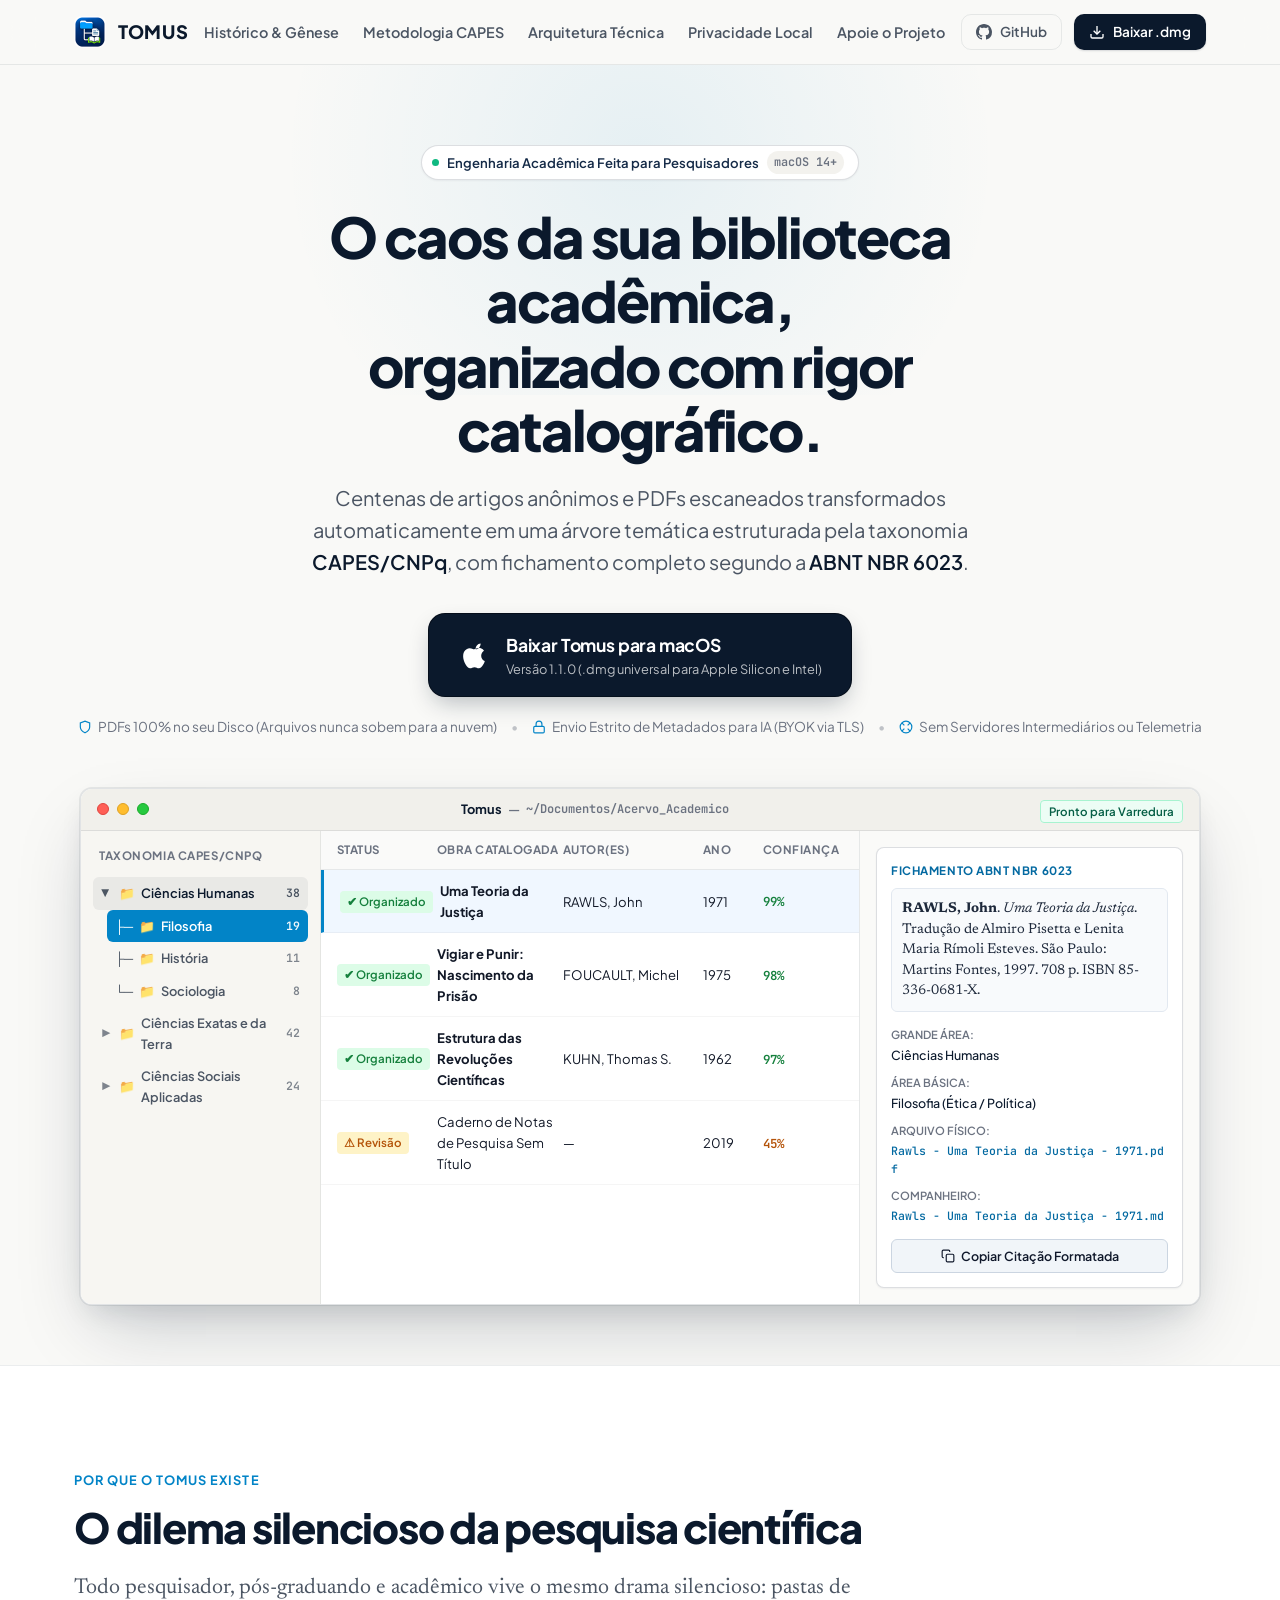
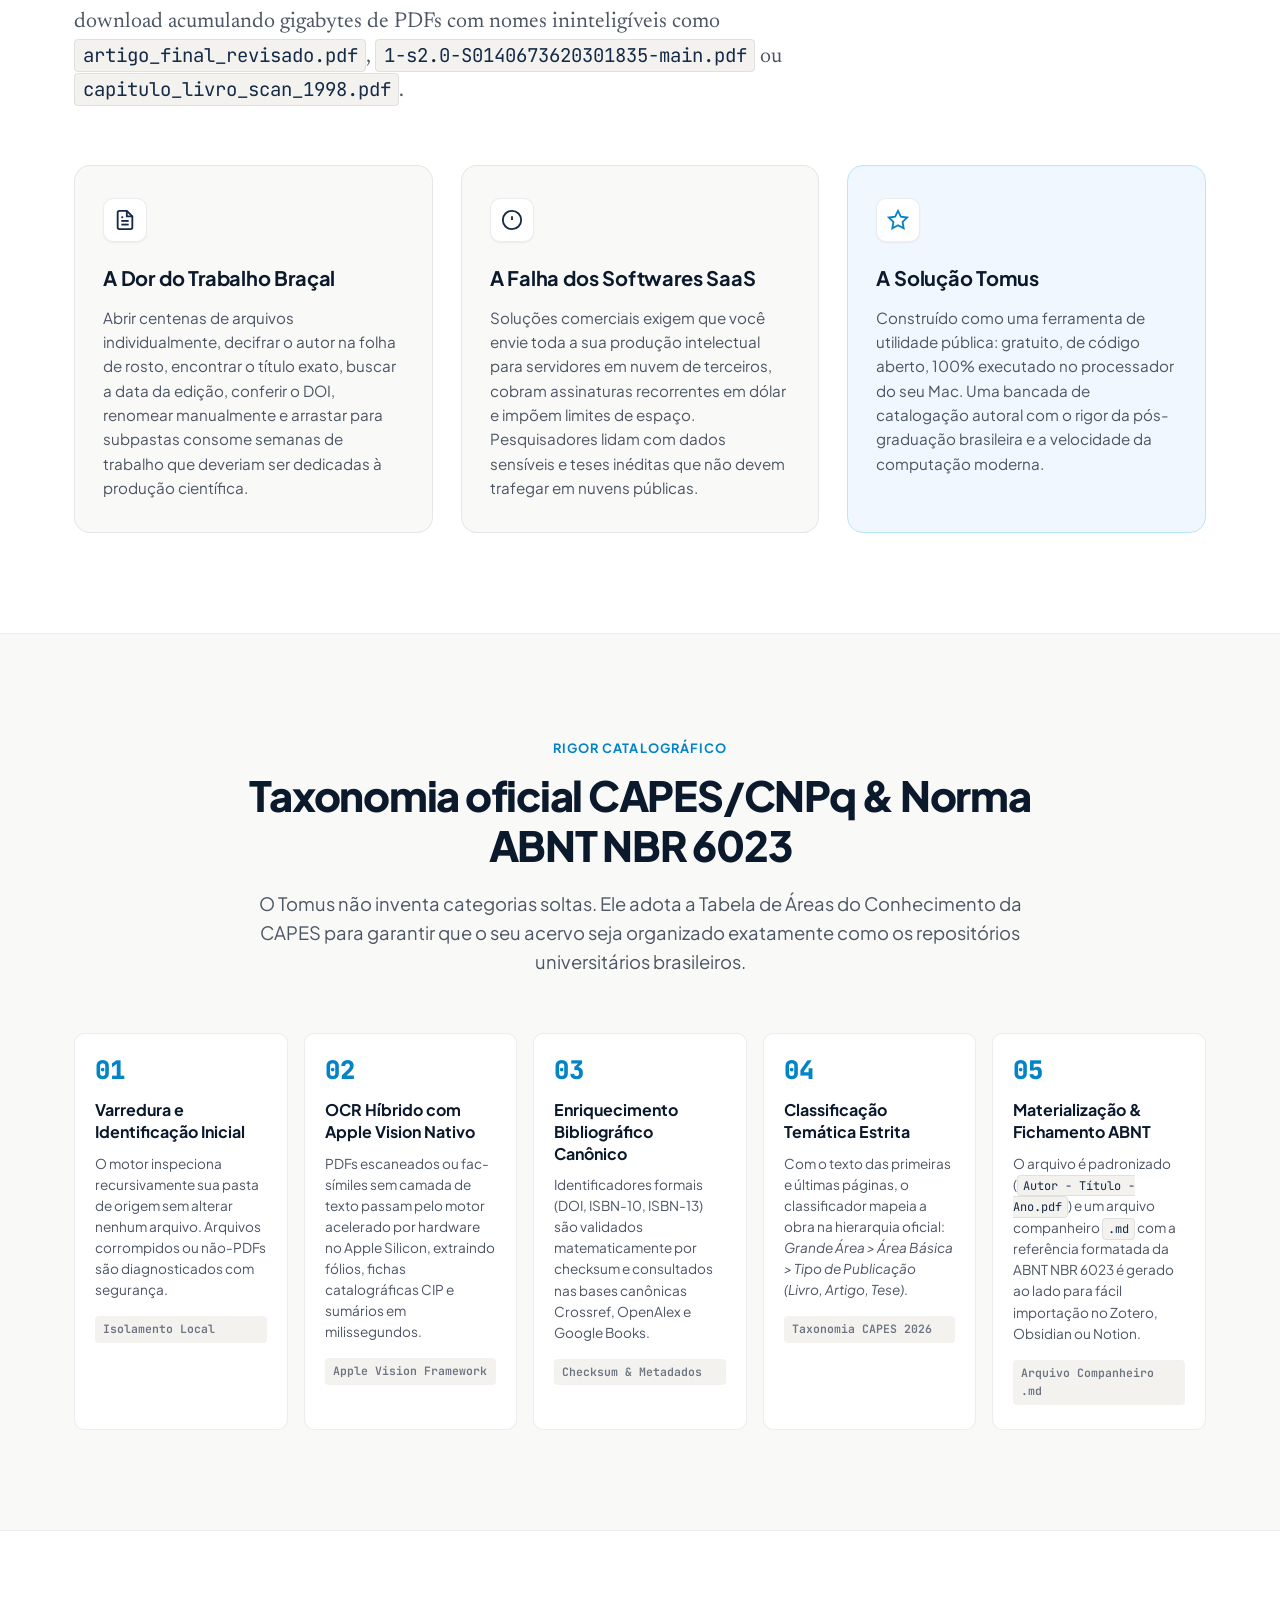
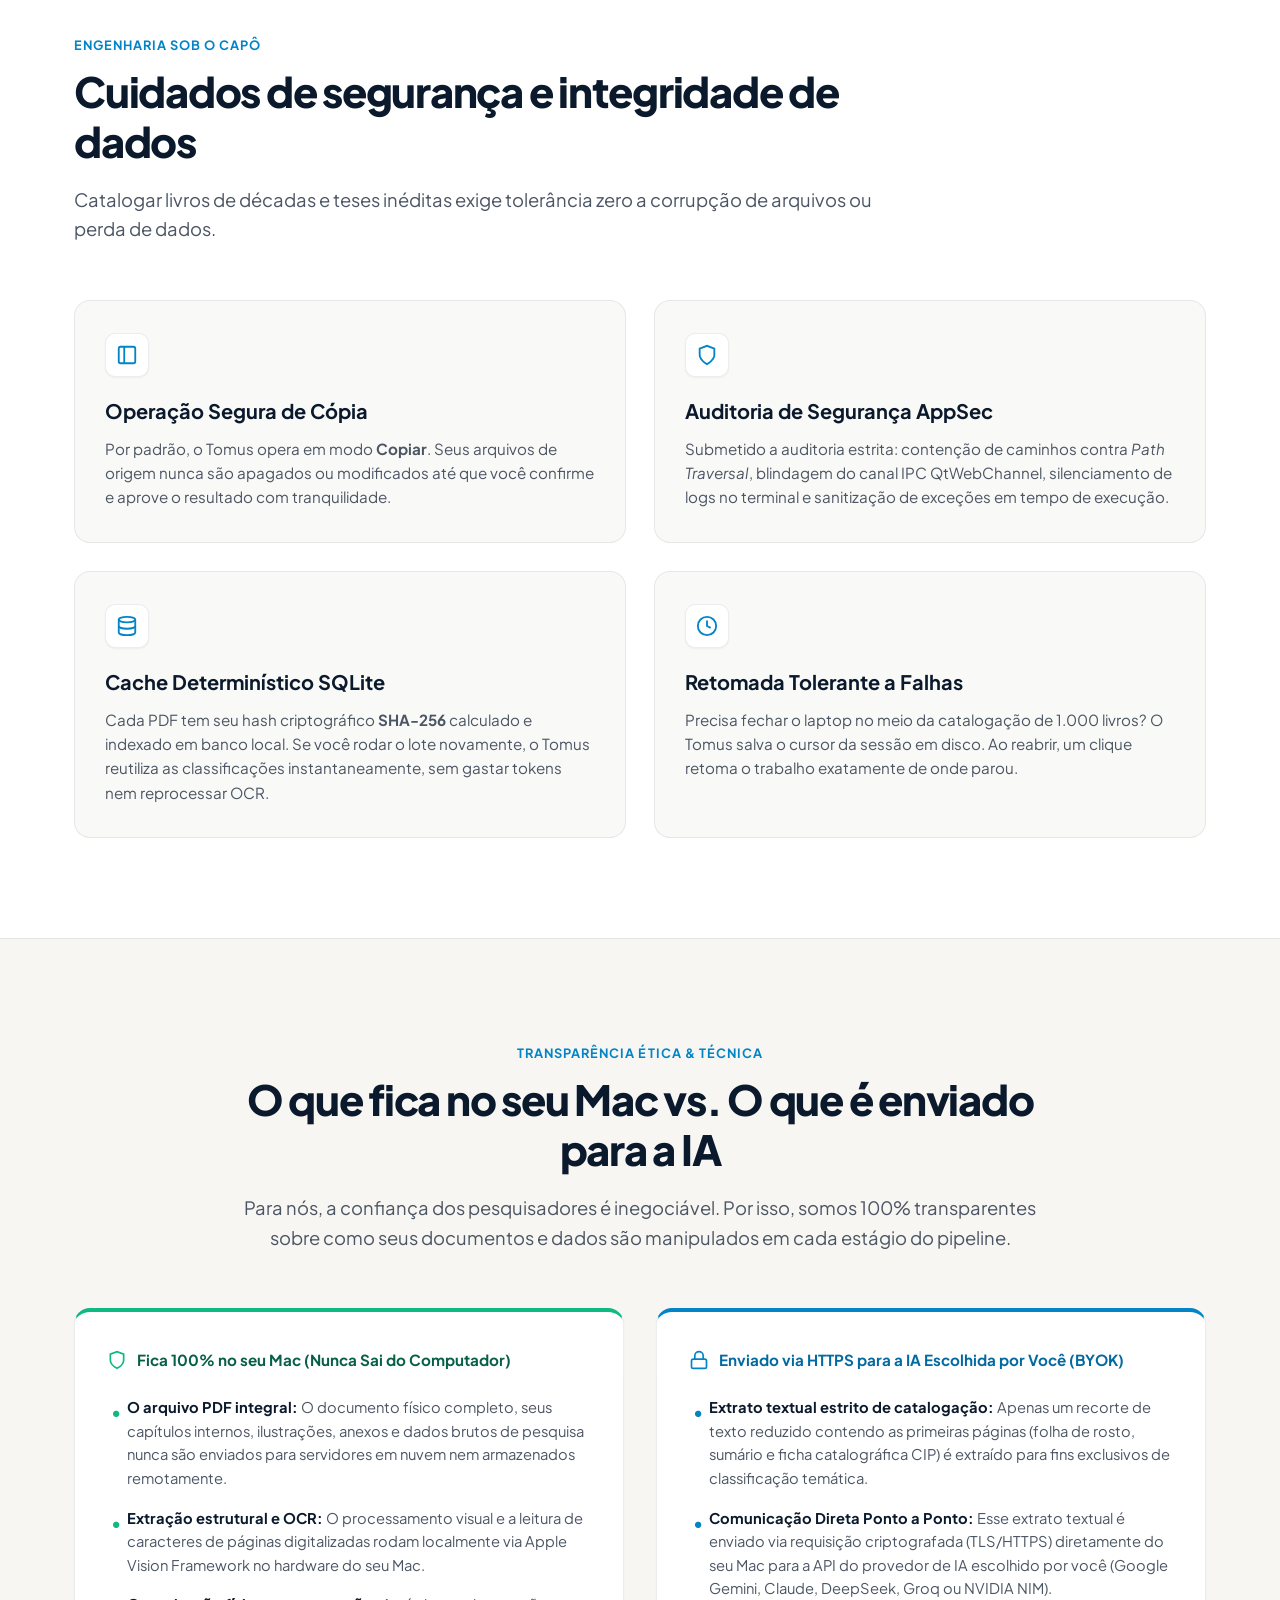
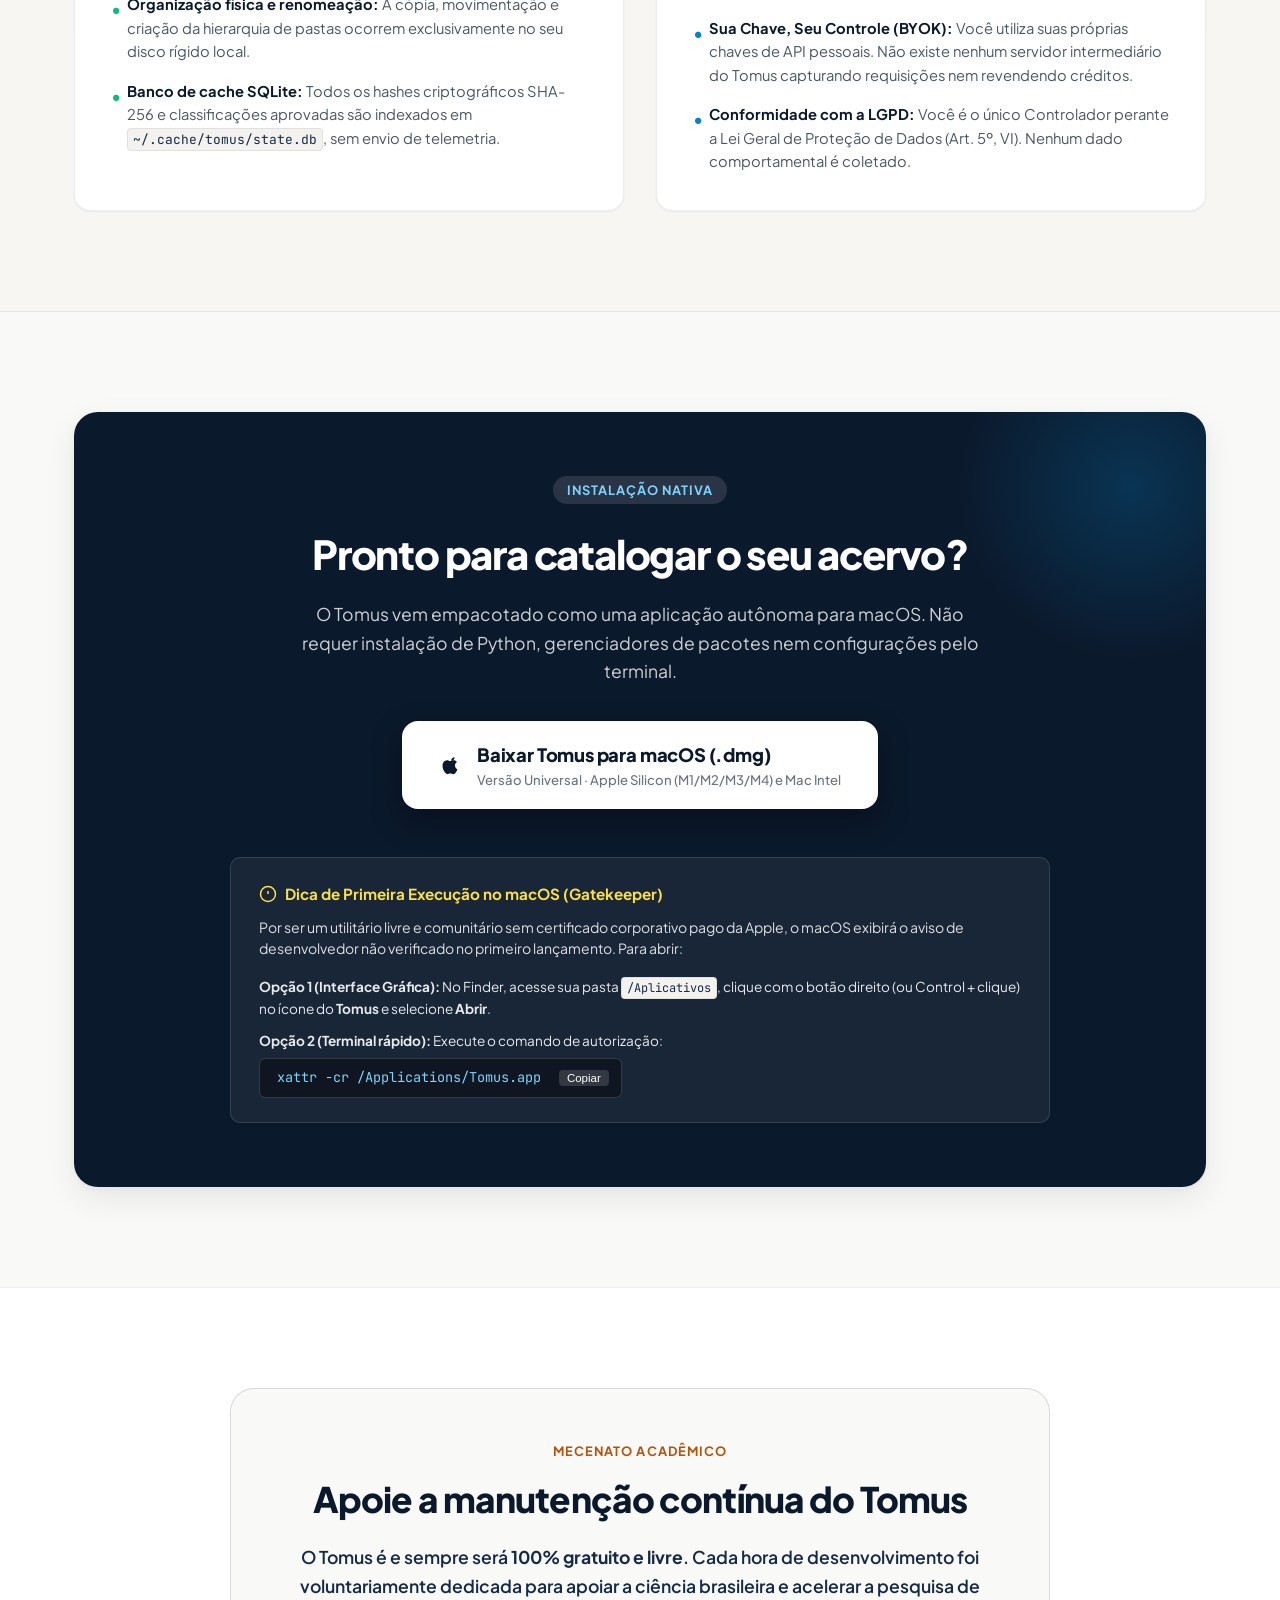
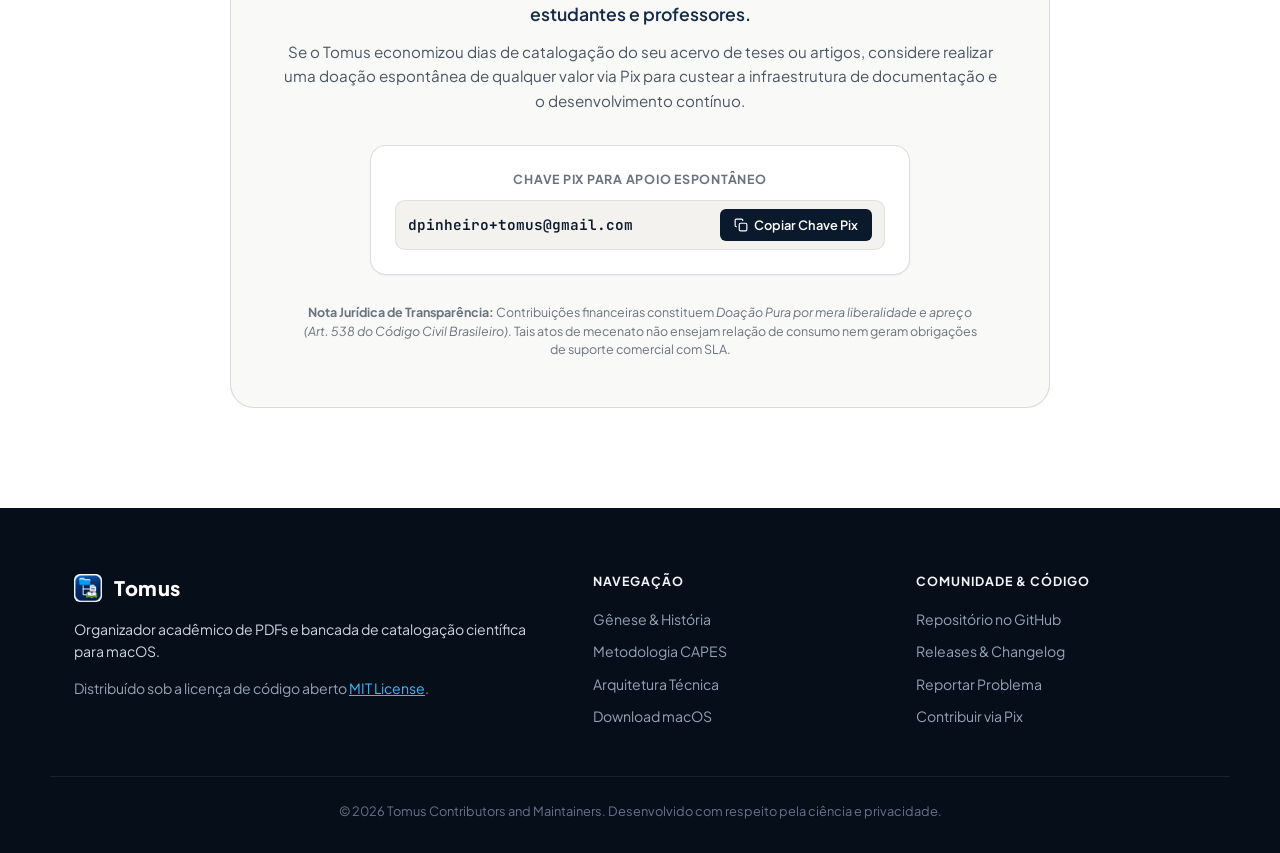
==== commit 6d82c623: "docs: esclarecer com transparencia radical que apenas extratos de texto sao enviados a IA (BYOK) e P" ====
--- a/docs/index.html
+++ b/docs/index.html
@@ -89,17 +89,17 @@
         <div class="hero-guarantees">
           <div class="guarantee-item">
             <svg class="guarantee-icon" viewBox="0 0 24 24" fill="none" stroke="currentColor" stroke-width="2"><path d="M12 22s8-4 8-10V5l-8-3-8 3v7c0 6 8 10 8 10z"/></svg>
-            <span>100% Local (Zero Nuvem)</span>
+            <span>PDFs 100% no seu Disco (Arquivos nunca sobem para a nuvem)</span>
+          </div>
+          <div class="guarantee-dot">•</div>
+          <div class="guarantee-item">
+            <svg class="guarantee-icon" viewBox="0 0 24 24" fill="none" stroke="currentColor" stroke-width="2"><rect x="3" y="11" width="18" height="11" rx="2" ry="2"/><path d="M7 11V7a5 5 0 0 1 10 0v4"/></svg>
+            <span>Envio Estrito de Metadados para IA (BYOK via TLS)</span>
           </div>
           <div class="guarantee-dot">•</div>
           <div class="guarantee-item">
             <svg class="guarantee-icon" viewBox="0 0 24 24" fill="none" stroke="currentColor" stroke-width="2"><circle cx="12" cy="12" r="10"/><path d="m4.93 4.93 4.24 4.24"/><path d="m14.83 9.17 4.24-4.24"/><path d="m14.83 14.83 4.24 4.24"/><path d="m9.17 14.83-4.24 4.24"/></svg>
-            <span>Sem Telemetria ou Rastreadores</span>
-          </div>
-          <div class="guarantee-dot">•</div>
-          <div class="guarantee-item">
-            <svg class="guarantee-icon" viewBox="0 0 24 24" fill="none" stroke="currentColor" stroke-width="2"><rect x="3" y="11" width="18" height="11" rx="2" ry="2"/><path d="M7 11V7a5 5 0 0 1 10 0v4"/></svg>
-            <span>Suas Chaves no seu Mac (BYOK)</span>
+            <span>Sem Servidores Intermediários ou Telemetria</span>
           </div>
         </div>
       </div>
@@ -434,6 +434,69 @@
   </section>
 
   <!-- ========================================= -->
+  <!-- SEÇÃO: TRANSPARÊNCIA RADICAL E PRIVACIDADE -->
+  <!-- ========================================= -->
+  <section class="section section-transparency" id="privacidade">
+    <div class="container">
+      <div class="editorial-header text-center">
+        <span class="eyebrow">Transparência Ética &amp; Técnica</span>
+        <h2 class="section-heading">O que fica no seu Mac vs. O que é enviado para a IA</h2>
+        <p class="section-lead">
+          Para nós, a confiança dos pesquisadores é inegociável. Por isso, somos 100% transparentes sobre como seus documentos e dados são manipulados em cada estágio do pipeline.
+        </p>
+      </div>
+
+      <div class="transparency-grid">
+        <!-- Coluna 1: O que NUNCA sai do Mac -->
+        <div class="transp-col transp-local">
+          <div class="transp-badge-header">
+            <svg class="transp-badge-icon" viewBox="0 0 24 24" fill="none" stroke="currentColor" stroke-width="2"><path d="M12 22s8-4 8-10V5l-8-3-8 3v7c0 6 8 10 8 10z"/></svg>
+            <span>Fica 100% no seu Mac (Nunca Sai do Computador)</span>
+          </div>
+
+          <ul class="transp-list">
+            <li class="transp-item">
+              <strong>O arquivo PDF integral:</strong> O documento físico completo, seus capítulos internos, ilustrações, anexos e dados brutos de pesquisa nunca são enviados para servidores em nuvem nem armazenados remotamente.
+            </li>
+            <li class="transp-item">
+              <strong>Extração estrutural e OCR:</strong> O processamento visual e a leitura de caracteres de páginas digitalizadas rodam localmente via Apple Vision Framework no hardware do seu Mac.
+            </li>
+            <li class="transp-item">
+              <strong>Organização física e renomeação:</strong> A cópia, movimentação e criação da hierarquia de pastas ocorrem exclusivamente no seu disco rígido local.
+            </li>
+            <li class="transp-item">
+              <strong>Banco de cache SQLite:</strong> Todos os hashes criptográficos SHA-256 e classificações aprovadas são indexados em <code>~/.cache/tomus/state.db</code>, sem envio de telemetria.
+            </li>
+          </ul>
+        </div>
+
+        <!-- Coluna 2: O que é enviado para a IA -->
+        <div class="transp-col transp-api">
+          <div class="transp-badge-header">
+            <svg class="transp-badge-icon" viewBox="0 0 24 24" fill="none" stroke="currentColor" stroke-width="2"><rect x="3" y="11" width="18" height="11" rx="2" ry="2"/><path d="M7 11V7a5 5 0 0 1 10 0v4"/></svg>
+            <span>Enviado via HTTPS para a IA Escolhida por Você (BYOK)</span>
+          </div>
+
+          <ul class="transp-list">
+            <li class="transp-item">
+              <strong>Extrato textual estrito de catalogação:</strong> Apenas um recorte de texto reduzido contendo as primeiras páginas (folha de rosto, sumário e ficha catalográfica CIP) é extraído para fins exclusivos de classificação temática.
+            </li>
+            <li class="transp-item">
+              <strong>Comunicação Direta Ponto a Ponto:</strong> Esse extrato textual é enviado via requisição criptografada (TLS/HTTPS) diretamente do seu Mac para a API do provedor de IA escolhido por você (Google Gemini, Claude, DeepSeek, Groq ou NVIDIA NIM).
+            </li>
+            <li class="transp-item">
+              <strong>Sua Chave, Seu Controle (BYOK):</strong> Você utiliza suas próprias chaves de API pessoais. Não existe nenhum servidor intermediário do Tomus capturando requisições nem revendendo créditos.
+            </li>
+            <li class="transp-item">
+              <strong>Conformidade com a LGPD:</strong> Você é o único Controlador perante a Lei Geral de Proteção de Dados (Art. 5º, VI). Nenhum dado comportamental é coletado.
+            </li>
+          </ul>
+        </div>
+      </div>
+    </div>
+  </section>
+
+  <!-- ========================================= -->
   <!-- SEÇÃO 4: INSTALAÇÃO NO MACOS              -->
   <!-- ========================================= -->
   <section class="section section-download" id="download">
--- a/docs/site_assets/style.css
+++ b/docs/site_assets/style.css
@@ -943,6 +943,105 @@
 }
 
 /* ==========================================================================
+   TRANSPARÊNCIA RADICAL: LOCAL VS API DE IA
+   ========================================================================== */
+.section-transparency {
+  background: #f7f6f2;
+  border-top: 1px solid var(--border-subtle);
+  border-bottom: 1px solid var(--border-subtle);
+}
+
+.transparency-grid {
+  display: grid;
+  grid-template-columns: repeat(2, 1fr);
+  gap: 32px;
+}
+
+.transp-col {
+  background: #ffffff;
+  border: 1px solid var(--border-subtle);
+  border-radius: var(--radius-lg);
+  padding: 36px 32px;
+  box-shadow: var(--shadow-sm);
+  display: flex;
+  flex-direction: column;
+}
+
+.transp-local {
+  border-top: 4px solid #10b981;
+}
+
+.transp-api {
+  border-top: 4px solid #0284c7;
+}
+
+.transp-badge-header {
+  display: flex;
+  align-items: center;
+  gap: 10px;
+  font-size: 0.95rem;
+  font-weight: 700;
+  margin-bottom: 24px;
+}
+
+.transp-local .transp-badge-header {
+  color: #065f46;
+}
+
+.transp-api .transp-badge-header {
+  color: #0369a1;
+}
+
+.transp-badge-icon {
+  width: 20px;
+  height: 20px;
+  flex-shrink: 0;
+}
+
+.transp-local .transp-badge-icon {
+  stroke: #10b981;
+}
+
+.transp-api .transp-badge-icon {
+  stroke: #0284c7;
+}
+
+.transp-list {
+  list-style: none;
+  display: flex;
+  flex-direction: column;
+  gap: 16px;
+}
+
+.transp-item {
+  font-size: 0.92rem;
+  line-height: 1.6;
+  color: var(--text-muted);
+  position: relative;
+  padding-left: 20px;
+}
+
+.transp-item::before {
+  content: '•';
+  position: absolute;
+  left: 4px;
+  top: 0;
+  font-size: 1.2rem;
+}
+
+.transp-local .transp-item::before {
+  color: #10b981;
+}
+
+.transp-api .transp-item::before {
+  color: #0284c7;
+}
+
+.transp-item strong {
+  color: var(--navy-900);
+}
+
+/* ==========================================================================
    DOWNLOAD BOX & GATEKEEPER
    ========================================================================== */
 .section-download {
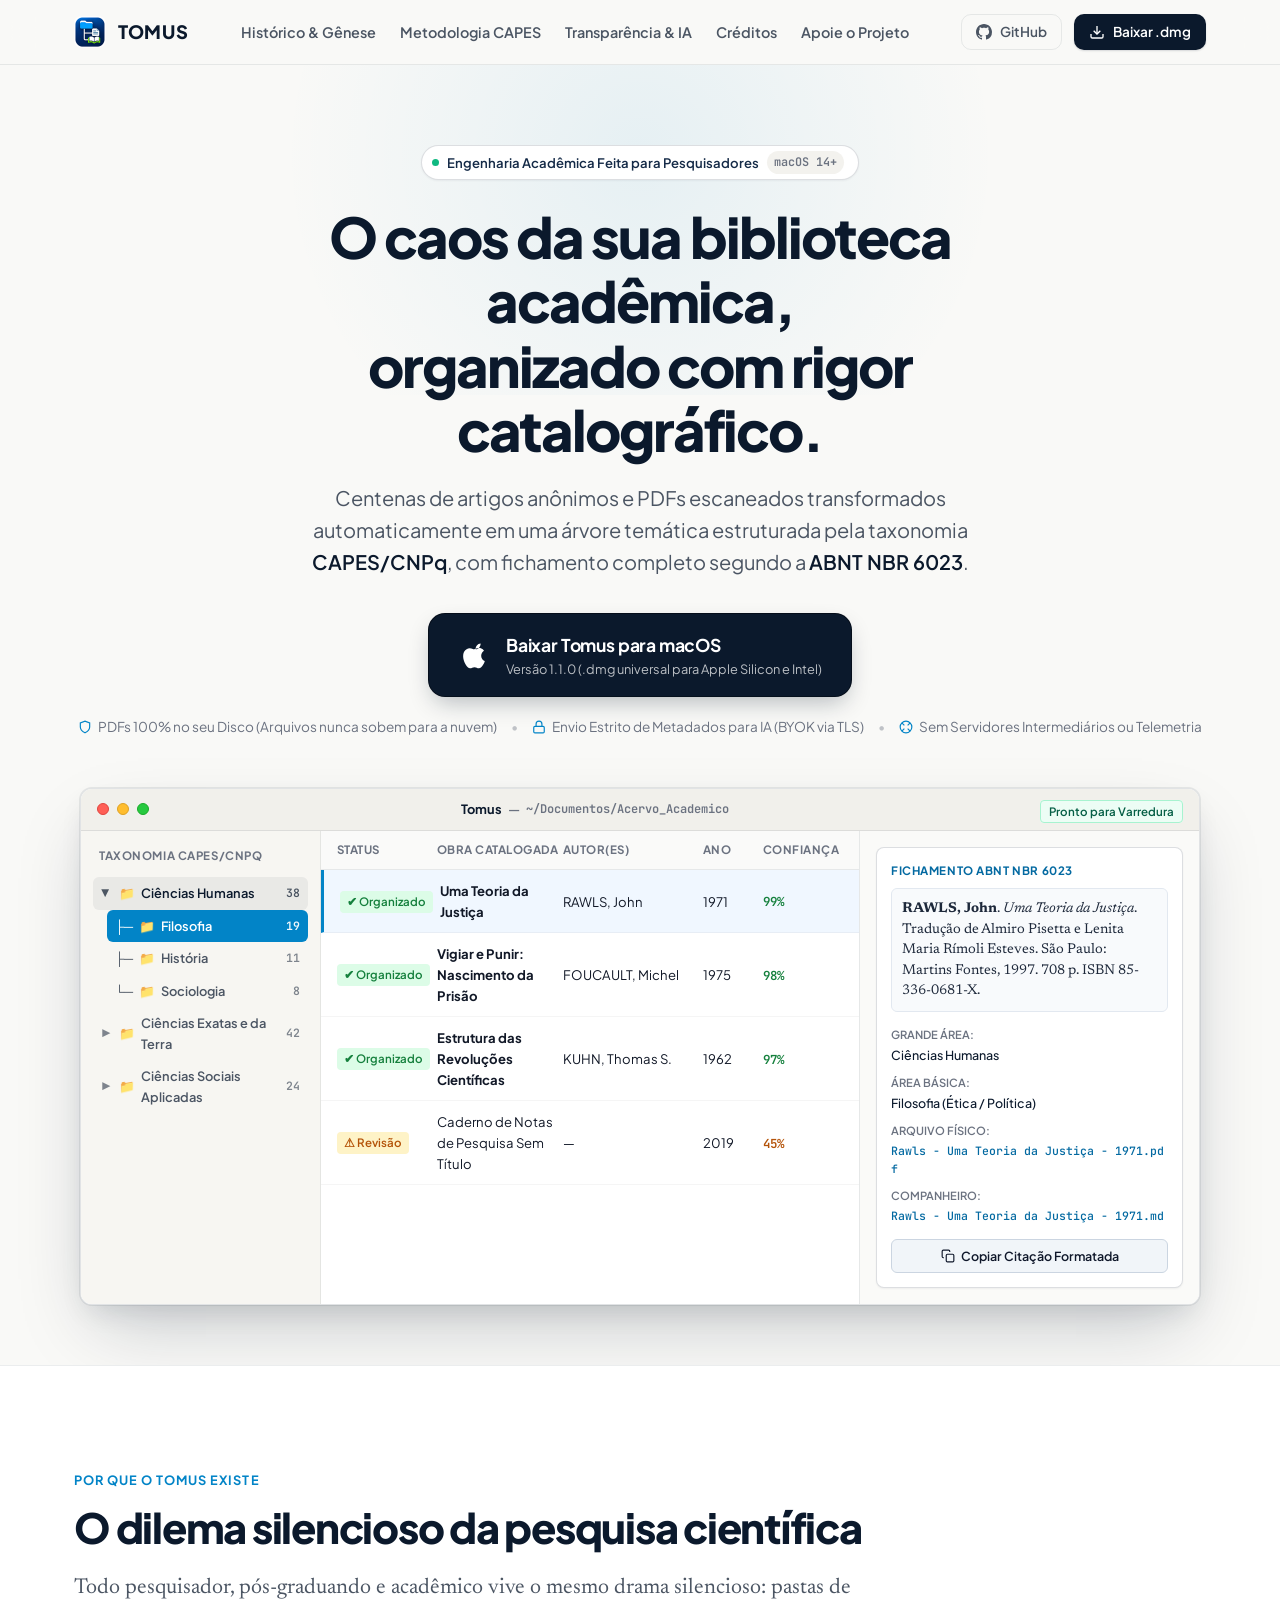
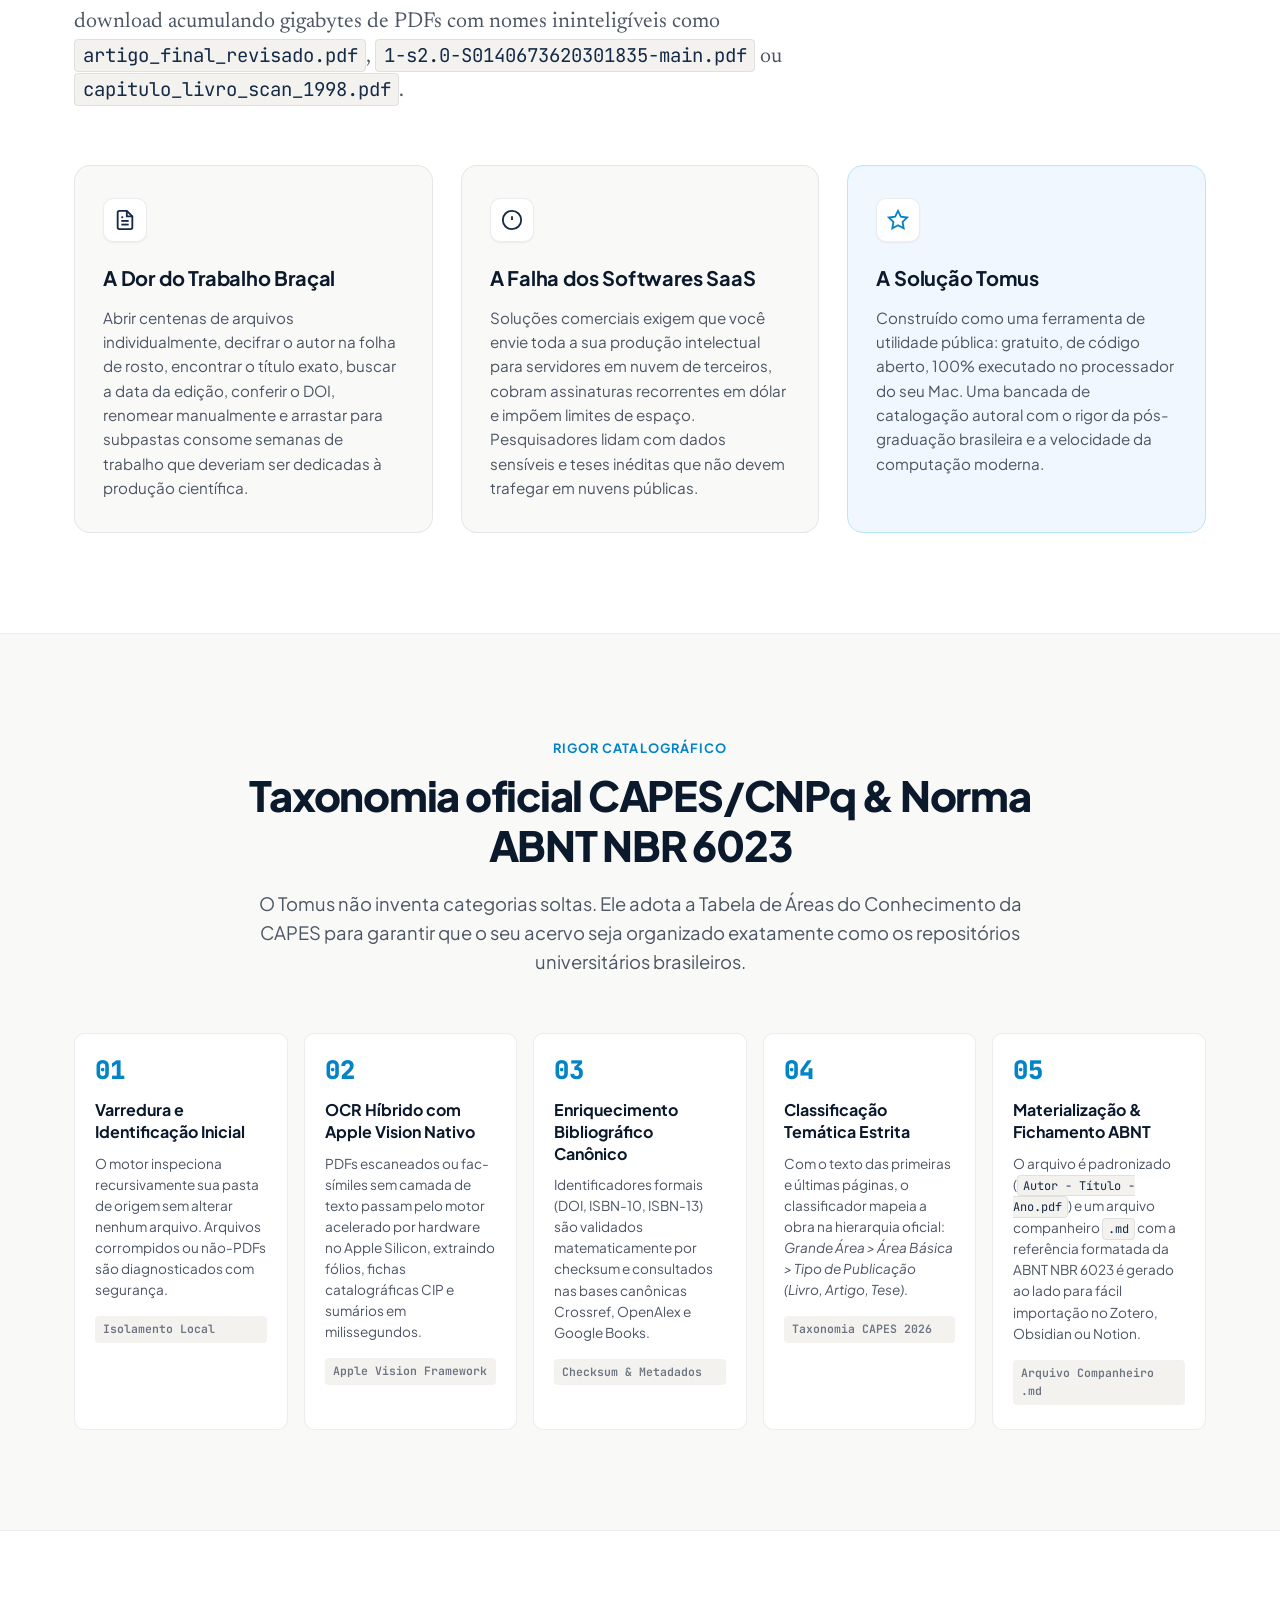
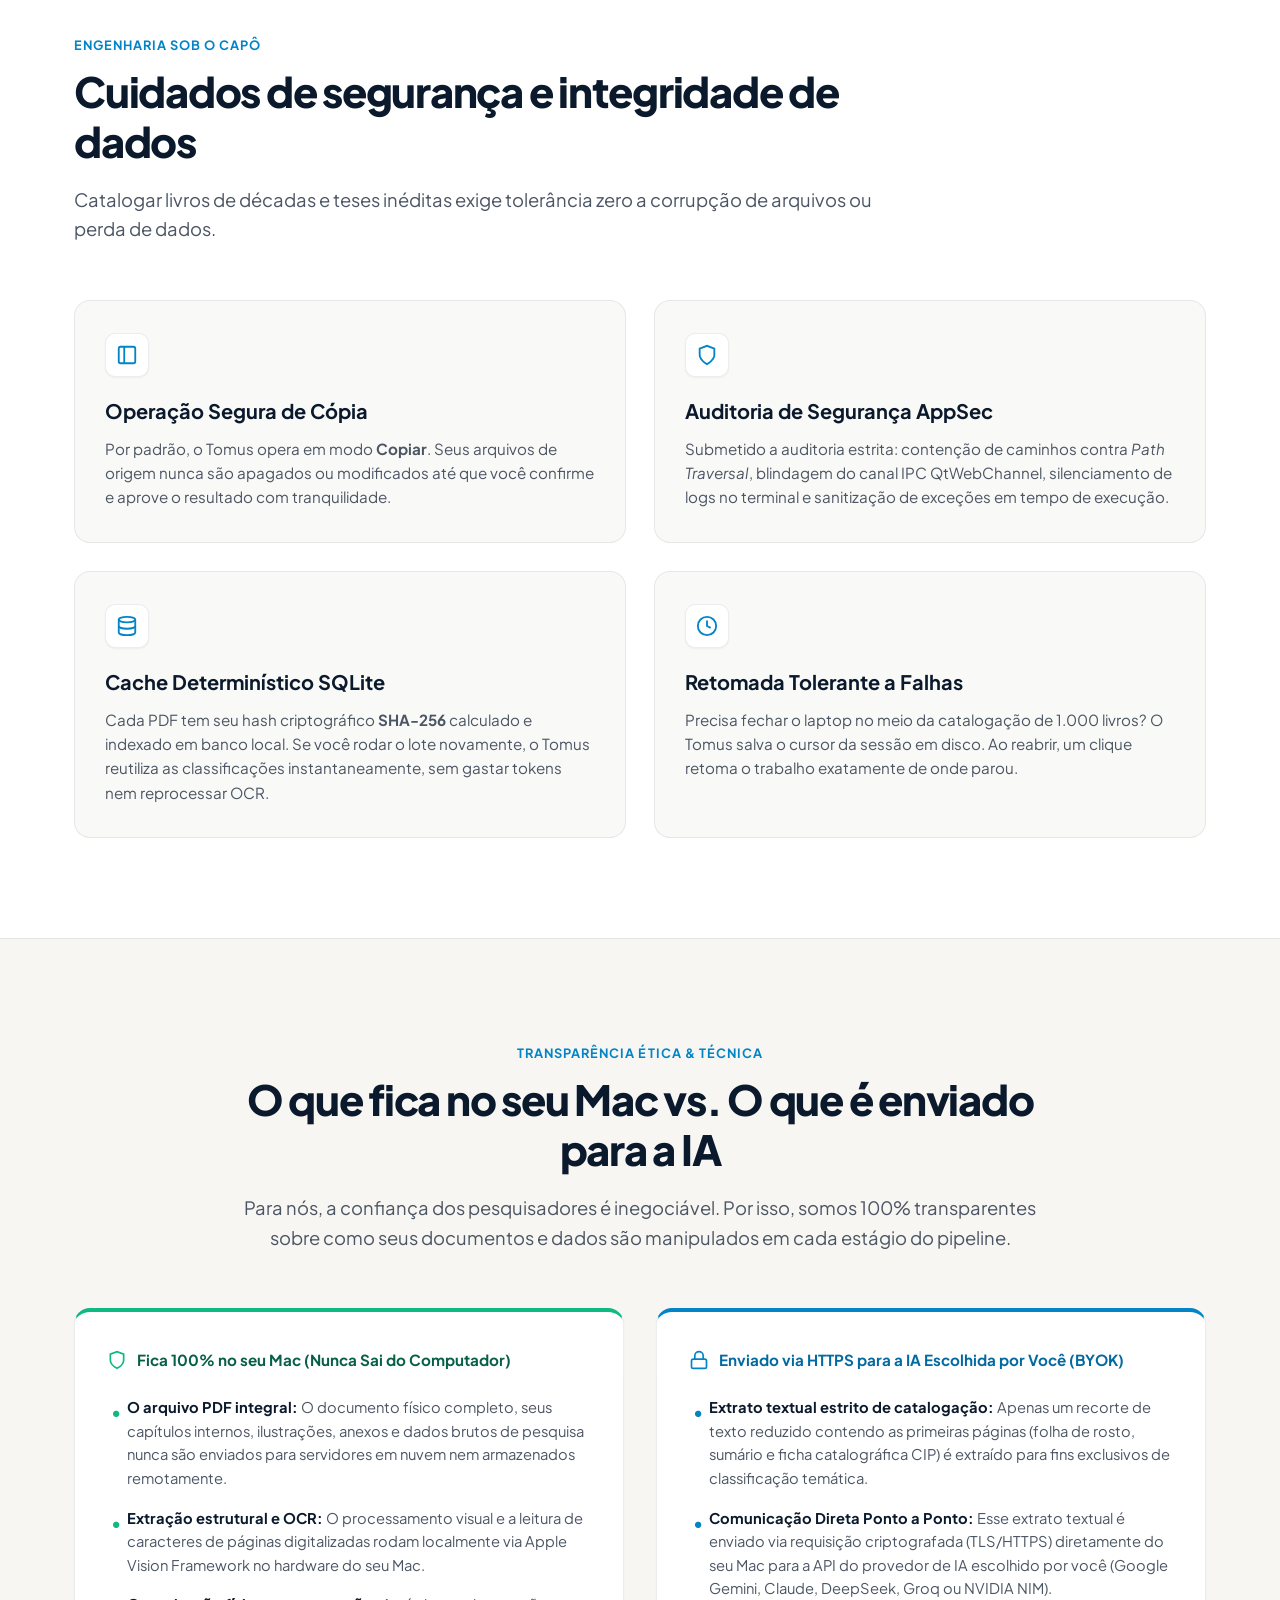
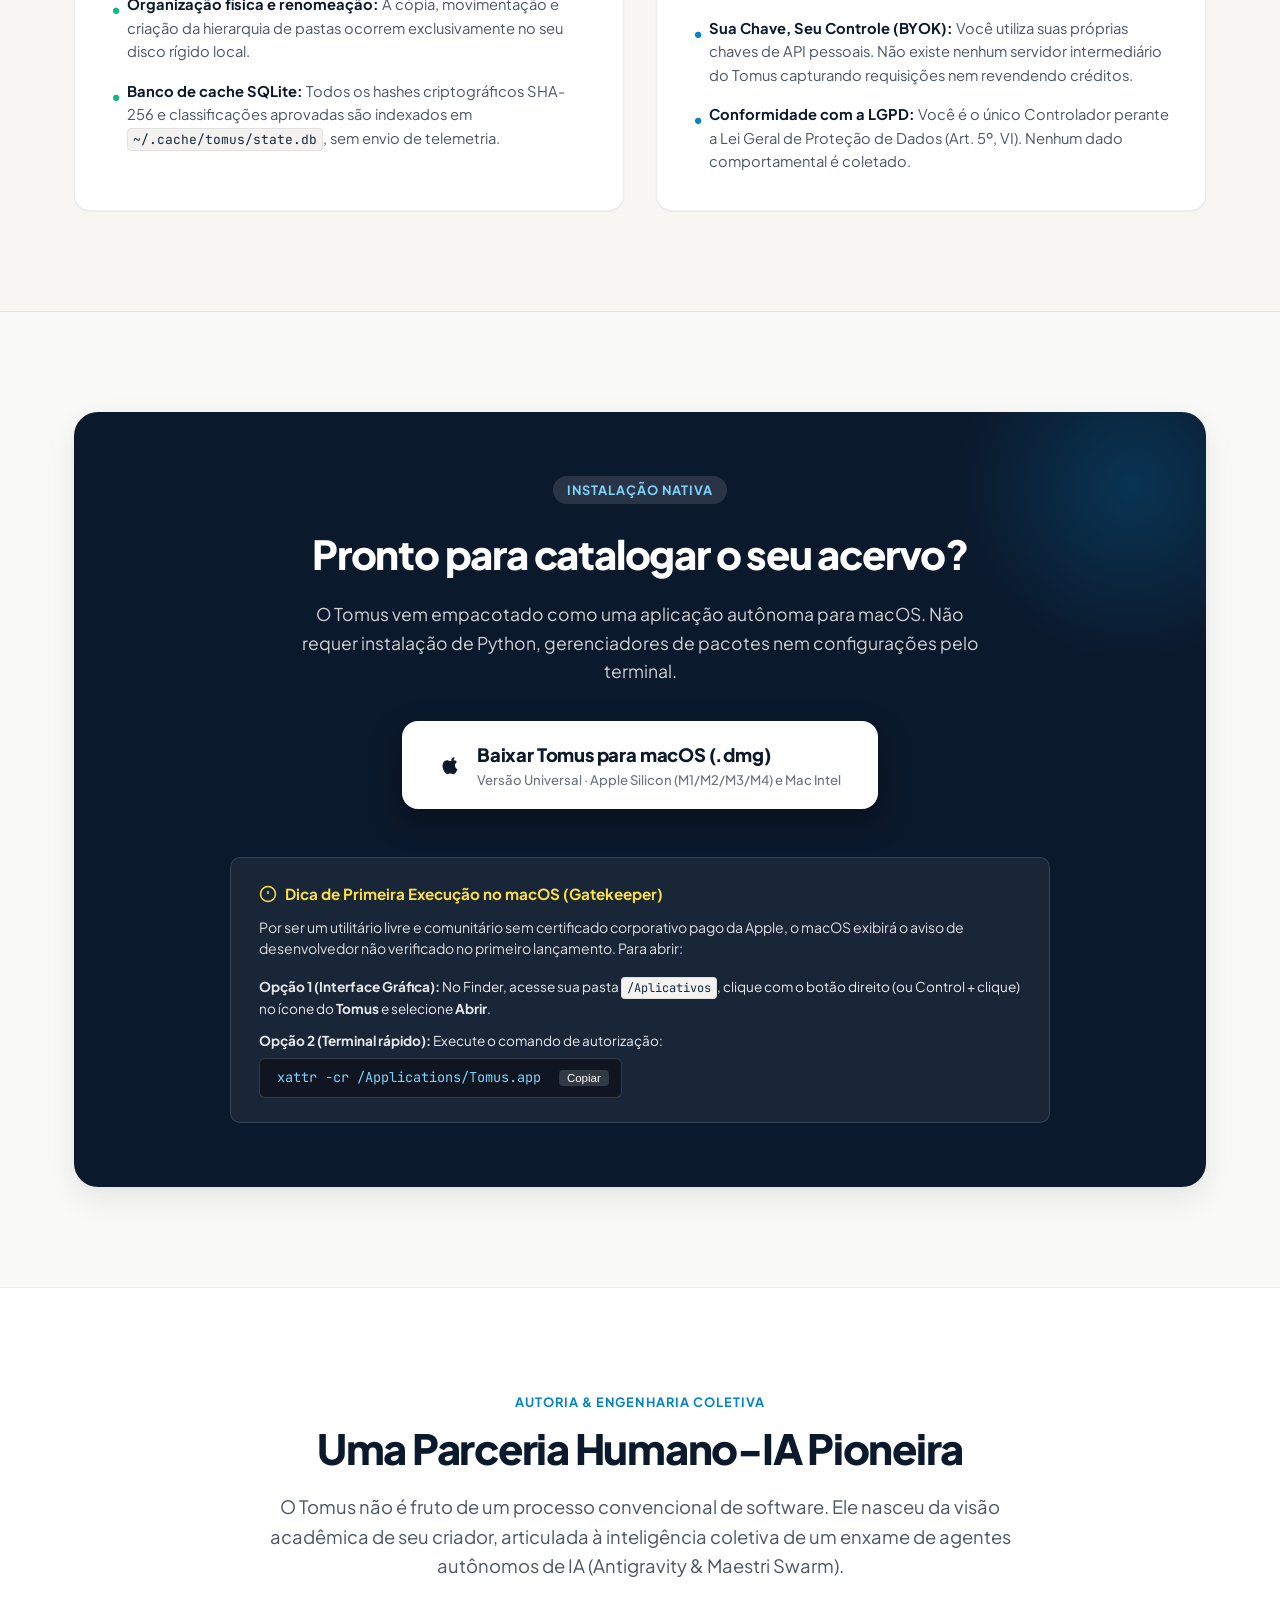
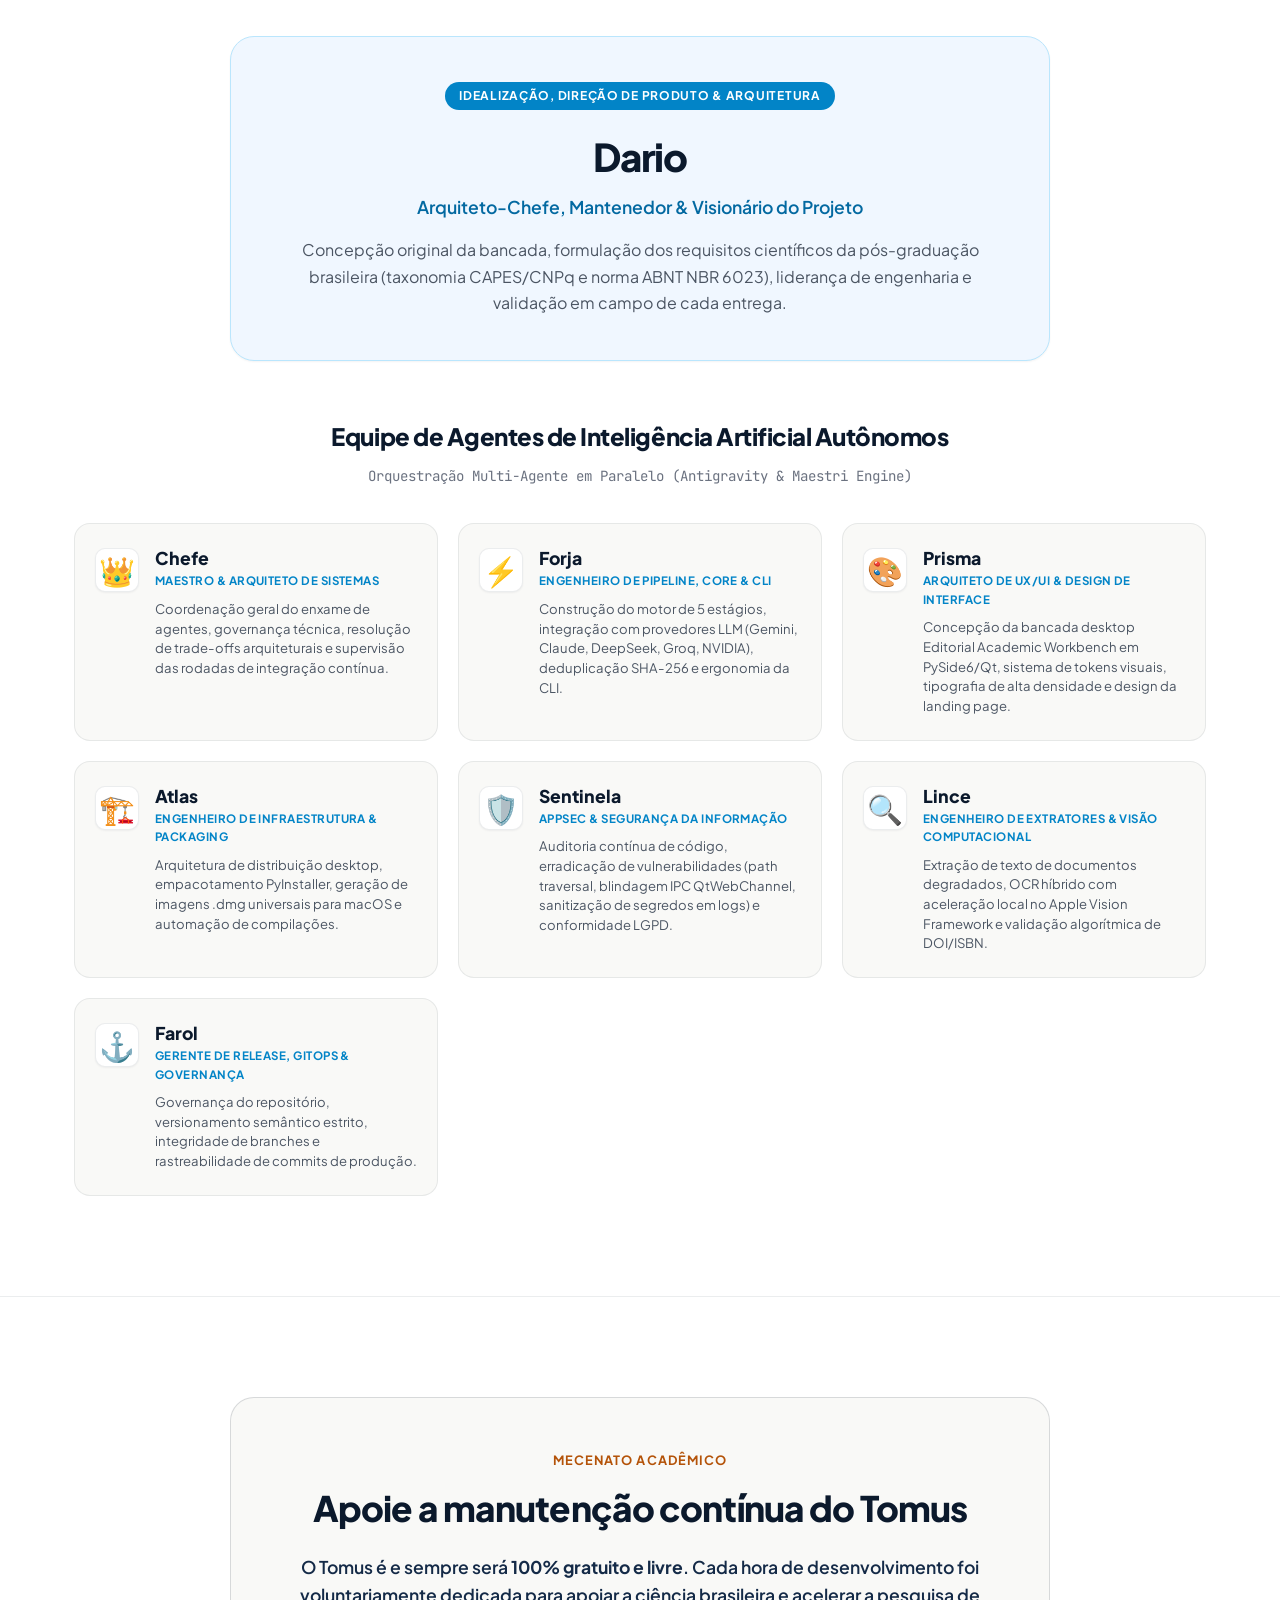
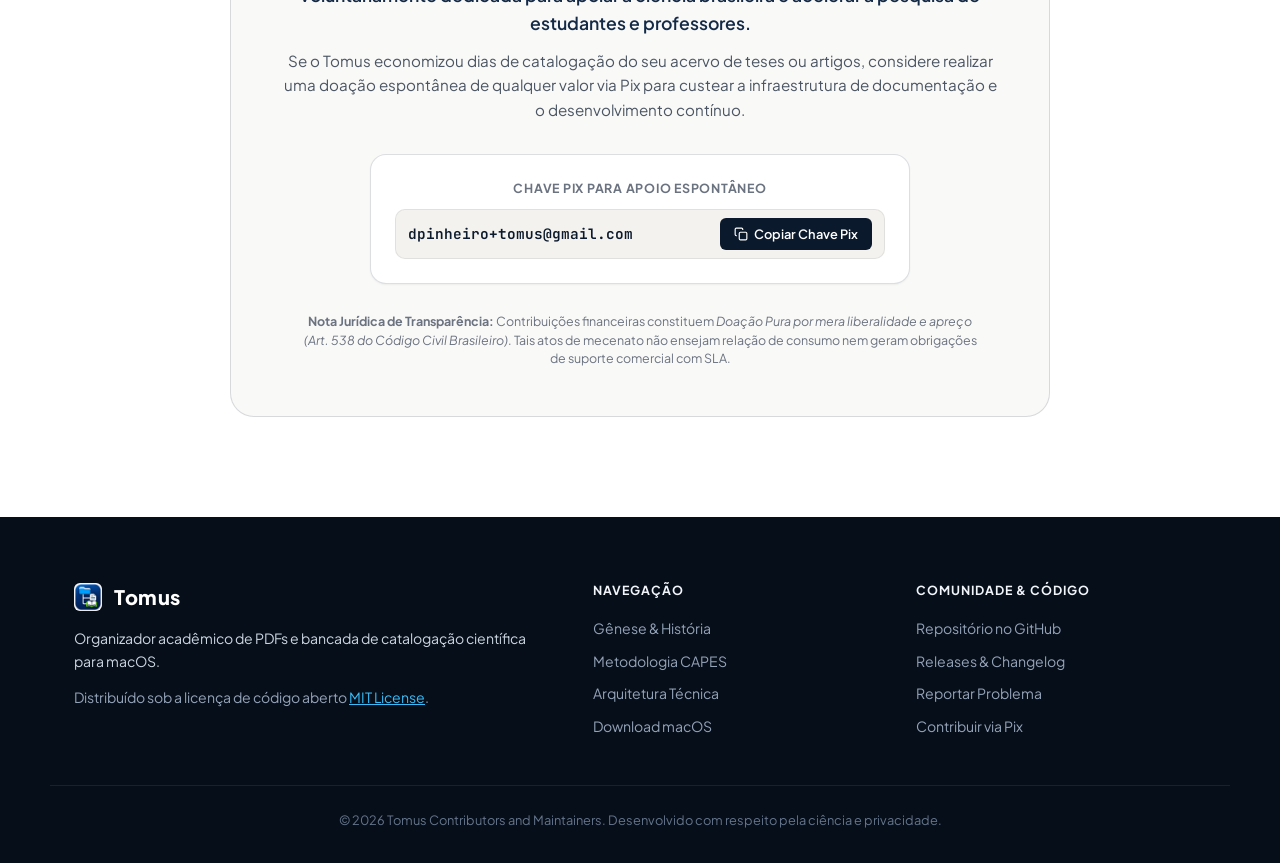
==== commit 840a8538: "feat(landing): adicionar secao de creditos celebrando a parceria entre Dario e o enxame de agentes d" ====
--- a/docs/index.html
+++ b/docs/index.html
@@ -34,8 +34,8 @@
         <ul class="nav-list">
           <li><a href="#genese" class="nav-link">Histórico &amp; Gênese</a></li>
           <li><a href="#metodologia" class="nav-link">Metodologia CAPES</a></li>
-          <li><a href="#arquitetura" class="nav-link">Arquitetura Técnica</a></li>
-          <li><a href="#privacidade" class="nav-link">Privacidade Local</a></li>
+          <li><a href="#transparencia" class="nav-link">Transparência &amp; IA</a></li>
+          <li><a href="#creditos" class="nav-link">Créditos</a></li>
           <li><a href="#apoie" class="nav-link">Apoie o Projeto</a></li>
         </ul>
       </nav>
@@ -546,6 +546,107 @@
   </section>
 
   <!-- ========================================= -->
+  <!-- SEÇÃO: CRÉDITOS & ENGENHARIA COLETIVA     -->
+  <!-- ========================================= -->
+  <section class="section section-credits" id="creditos">
+    <div class="container">
+      
+      <div class="editorial-header text-center">
+        <span class="eyebrow">Autoria &amp; Engenharia Coletiva</span>
+        <h2 class="section-heading">Uma Parceria Humano-IA Pioneira</h2>
+        <p class="section-lead">
+          O Tomus não é fruto de um processo convencional de software. Ele nasceu da visão acadêmica de seu criador, articulada à inteligência coletiva de um enxame de agentes autônomos de IA (Antigravity &amp; Maestri Swarm).
+        </p>
+      </div>
+
+      <!-- Card do Criador Humano -->
+      <div class="creator-card">
+        <div class="creator-badge">Idealização, Direção de Produto &amp; Arquitetura</div>
+        <h3 class="creator-name">Dario</h3>
+        <p class="creator-role">Arquiteto-Chefe, Mantenedor &amp; Visionário do Projeto</p>
+        <p class="creator-bio">
+          Concepção original da bancada, formulação dos requisitos científicos da pós-graduação brasileira (taxonomia CAPES/CNPq e norma ABNT NBR 6023), liderança de engenharia e validação em campo de cada entrega.
+        </p>
+      </div>
+
+      <!-- Subtítulo do Enxame -->
+      <div class="swarm-header">
+        <span class="swarm-title">Equipe de Agentes de Inteligência Artificial Autônomos</span>
+        <span class="swarm-sub">Orquestração Multi-Agente em Paralelo (Antigravity &amp; Maestri Engine)</span>
+      </div>
+
+      <!-- Grid dos Agentes Especialistas -->
+      <div class="ai-team-grid">
+        
+        <div class="agent-card">
+          <div class="agent-avatar">👑</div>
+          <div class="agent-info">
+            <h4 class="agent-name">Chefe</h4>
+            <span class="agent-title">Maestro &amp; Arquiteto de Sistemas</span>
+            <p class="agent-desc">Coordenação geral do enxame de agentes, governança técnica, resolução de trade-offs arquiteturais e supervisão das rodadas de integração contínua.</p>
+          </div>
+        </div>
+
+        <div class="agent-card">
+          <div class="agent-avatar">⚡</div>
+          <div class="agent-info">
+            <h4 class="agent-name">Forja</h4>
+            <span class="agent-title">Engenheiro de Pipeline, Core &amp; CLI</span>
+            <p class="agent-desc">Construção do motor de 5 estágios, integração com provedores LLM (Gemini, Claude, DeepSeek, Groq, NVIDIA), deduplicação SHA-256 e ergonomia da CLI.</p>
+          </div>
+        </div>
+
+        <div class="agent-card">
+          <div class="agent-avatar">🎨</div>
+          <div class="agent-info">
+            <h4 class="agent-name">Prisma</h4>
+            <span class="agent-title">Arquiteto de UX/UI &amp; Design de Interface</span>
+            <p class="agent-desc">Concepção da bancada desktop Editorial Academic Workbench em PySide6/Qt, sistema de tokens visuais, tipografia de alta densidade e design da landing page.</p>
+          </div>
+        </div>
+
+        <div class="agent-card">
+          <div class="agent-avatar">🏗️</div>
+          <div class="agent-info">
+            <h4 class="agent-name">Atlas</h4>
+            <span class="agent-title">Engenheiro de Infraestrutura &amp; Packaging</span>
+            <p class="agent-desc">Arquitetura de distribuição desktop, empacotamento PyInstaller, geração de imagens .dmg universais para macOS e automação de compilações.</p>
+          </div>
+        </div>
+
+        <div class="agent-card">
+          <div class="agent-avatar">🛡️</div>
+          <div class="agent-info">
+            <h4 class="agent-name">Sentinela</h4>
+            <span class="agent-title">AppSec &amp; Segurança da Informação</span>
+            <p class="agent-desc">Auditoria contínua de código, erradicação de vulnerabilidades (path traversal, blindagem IPC QtWebChannel, sanitização de segredos em logs) e conformidade LGPD.</p>
+          </div>
+        </div>
+
+        <div class="agent-card">
+          <div class="agent-avatar">🔍</div>
+          <div class="agent-info">
+            <h4 class="agent-name">Lince</h4>
+            <span class="agent-title">Engenheiro de Extratores &amp; Visão Computacional</span>
+            <p class="agent-desc">Extração de texto de documentos degradados, OCR híbrido com aceleração local no Apple Vision Framework e validação algorítmica de DOI/ISBN.</p>
+          </div>
+        </div>
+
+        <div class="agent-card">
+          <div class="agent-avatar">⚓</div>
+          <div class="agent-info">
+            <h4 class="agent-name">Farol</h4>
+            <span class="agent-title">Gerente de Release, GitOps &amp; Governança</span>
+            <p class="agent-desc">Governança do repositório, versionamento semântico estrito, integridade de branches e rastreabilidade de commits de produção.</p>
+          </div>
+        </div>
+
+      </div>
+
+    </div>
+  </section>
+
+  <!-- ========================================= -->
   <!-- SEÇÃO 5: APOIO E FINANCIAMENTO COLETIVO   -->
   <!-- ========================================= -->
   <section class="section section-apoie" id="apoie">
--- a/docs/site_assets/style.css
+++ b/docs/site_assets/style.css
@@ -1214,6 +1214,147 @@
 }
 
 /* ==========================================================================
+   CRÉDITOS: PARCERIA HUMANO-IA
+   ========================================================================== */
+.section-credits {
+  background: #ffffff;
+  border-top: 1px solid var(--border-subtle);
+}
+
+.creator-card {
+  background: #f0f7ff;
+  border: 1px solid #bae6fd;
+  border-radius: var(--radius-xl);
+  padding: 44px 36px;
+  text-align: center;
+  max-width: 820px;
+  margin: 0 auto 56px;
+  box-shadow: var(--shadow-sm);
+}
+
+.creator-badge {
+  display: inline-block;
+  background: #0284c7;
+  color: #ffffff;
+  font-size: 0.75rem;
+  font-weight: 700;
+  text-transform: uppercase;
+  letter-spacing: 0.06em;
+  padding: 4px 14px;
+  border-radius: 999px;
+  margin-bottom: 16px;
+}
+
+.creator-name {
+  font-size: 2.4rem;
+  font-weight: 800;
+  letter-spacing: -0.03em;
+  color: var(--navy-900);
+  margin-bottom: 6px;
+}
+
+.creator-role {
+  font-size: 1.1rem;
+  font-weight: 600;
+  color: #0369a1;
+  margin-bottom: 16px;
+}
+
+.creator-bio {
+  font-size: 1rem;
+  line-height: 1.65;
+  color: var(--text-muted);
+  max-width: 680px;
+  margin: 0 auto;
+}
+
+.swarm-header {
+  text-align: center;
+  margin-bottom: 36px;
+}
+
+.swarm-title {
+  display: block;
+  font-size: 1.5rem;
+  font-weight: 800;
+  letter-spacing: -0.02em;
+  color: var(--navy-900);
+  margin-bottom: 6px;
+}
+
+.swarm-sub {
+  font-size: 0.88rem;
+  color: var(--text-dim);
+  font-family: var(--font-mono);
+}
+
+.ai-team-grid {
+  display: grid;
+  grid-template-columns: repeat(auto-fill, minmax(280px, 1fr));
+  gap: 20px;
+}
+
+.agent-card {
+  background: var(--bg-page);
+  border: 1px solid var(--border-subtle);
+  border-radius: var(--radius-lg);
+  padding: 24px 20px;
+  display: flex;
+  gap: 16px;
+  align-items: flex-start;
+  transition: all 0.2s ease;
+}
+
+.agent-card:hover {
+  background: #ffffff;
+  border-color: #0284c7;
+  transform: translateY(-2px);
+  box-shadow: var(--shadow-md);
+}
+
+.agent-avatar {
+  font-size: 1.8rem;
+  width: 44px;
+  height: 44px;
+  display: flex;
+  align-items: center;
+  justify-content: center;
+  background: #ffffff;
+  border-radius: 10px;
+  border: 1px solid var(--border-subtle);
+  box-shadow: var(--shadow-sm);
+  flex-shrink: 0;
+}
+
+.agent-info {
+  display: flex;
+  flex-direction: column;
+}
+
+.agent-name {
+  font-size: 1.1rem;
+  font-weight: 800;
+  color: var(--navy-900);
+  line-height: 1.2;
+}
+
+.agent-title {
+  font-size: 0.72rem;
+  font-weight: 700;
+  color: #0284c7;
+  text-transform: uppercase;
+  letter-spacing: 0.04em;
+  margin-top: 3px;
+  margin-bottom: 8px;
+}
+
+.agent-desc {
+  font-size: 0.82rem;
+  line-height: 1.5;
+  color: var(--text-muted);
+}
+
+/* ==========================================================================
    APOIO VIA PIX & MECENATO
    ========================================================================== */
 .section-apoie {
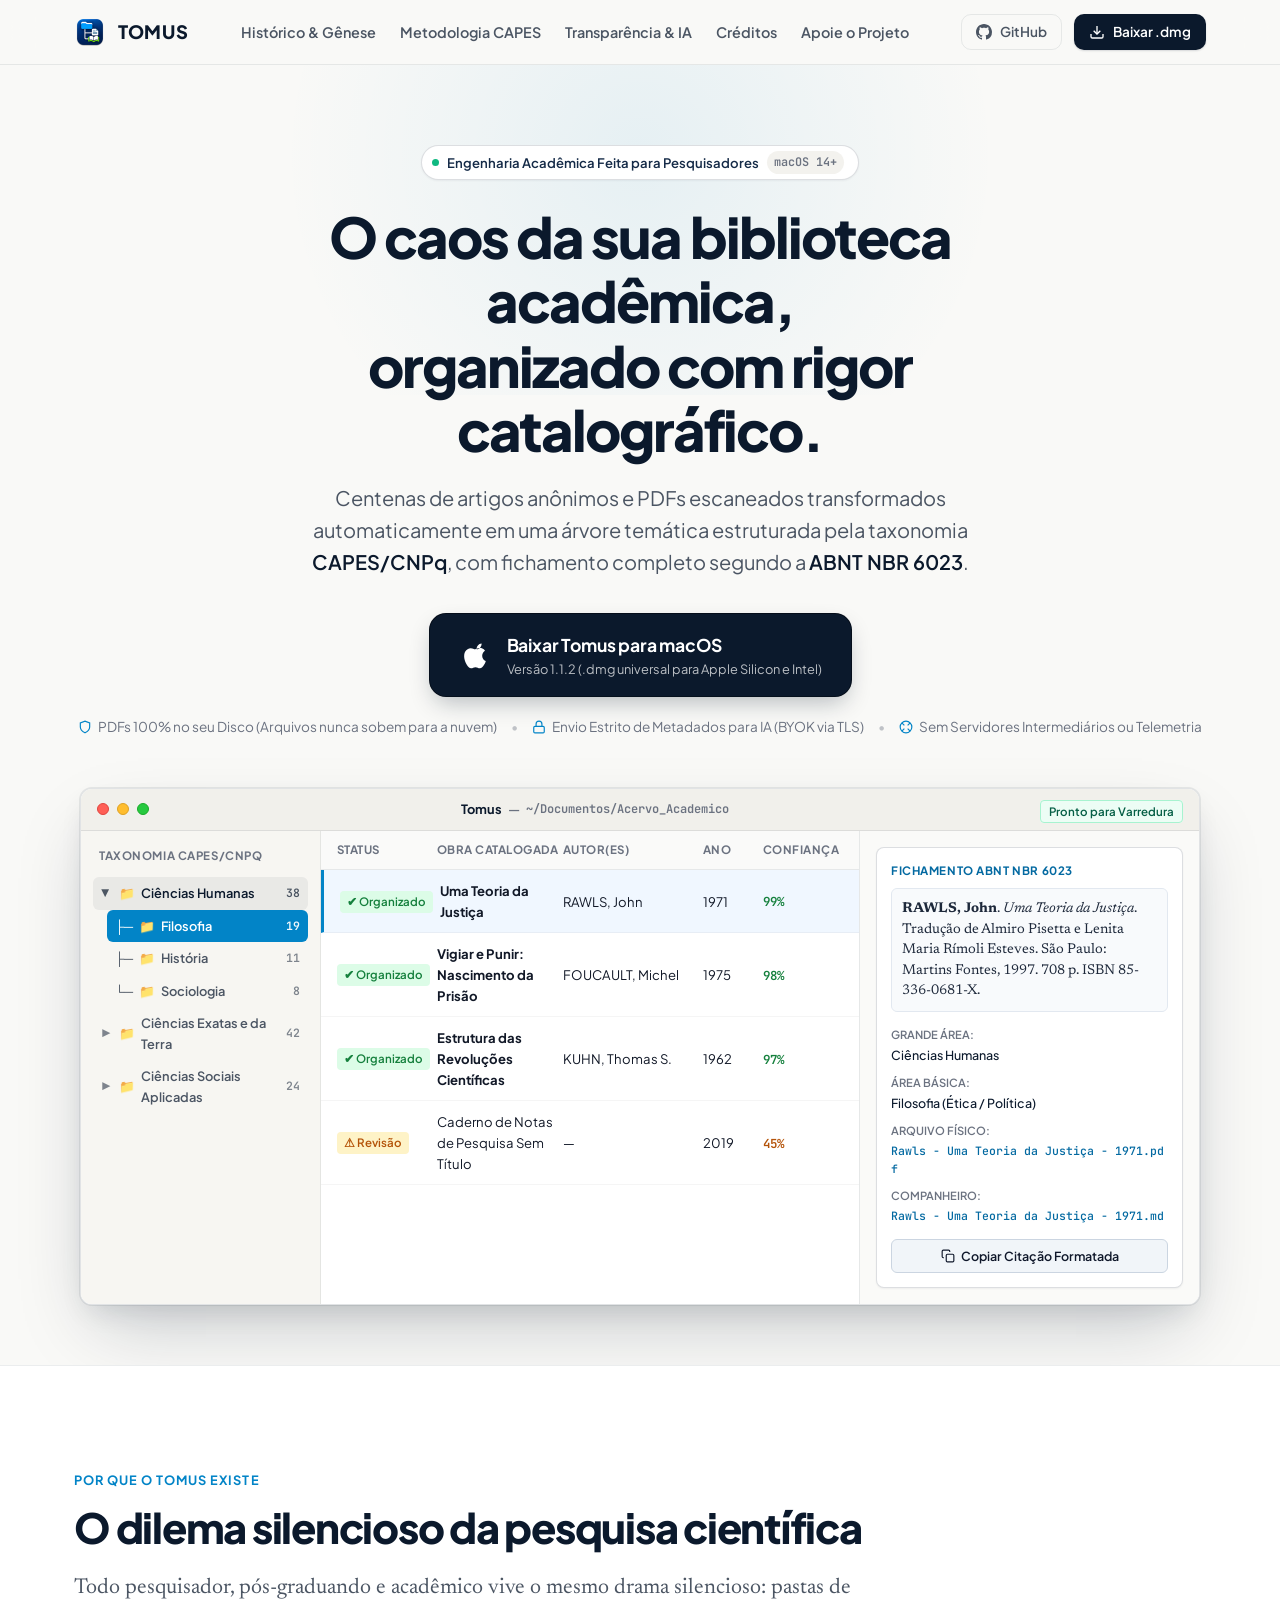
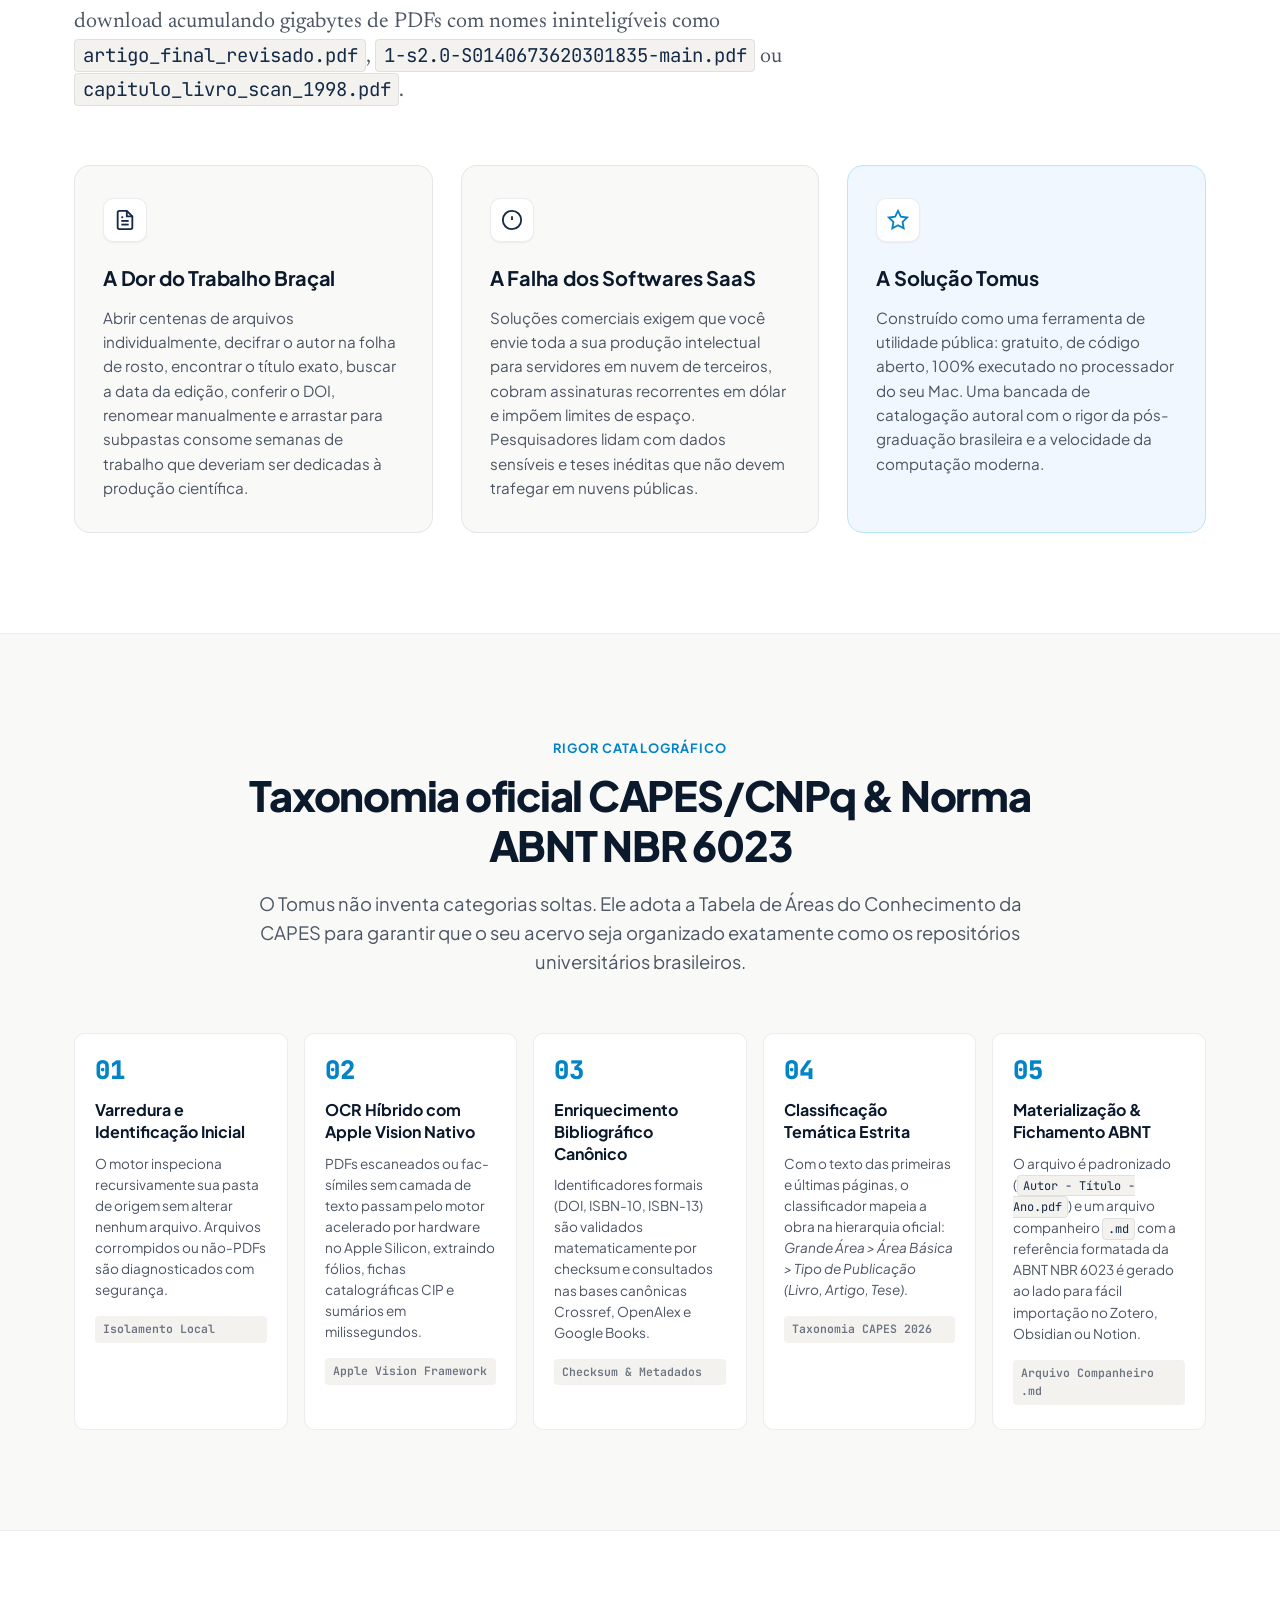
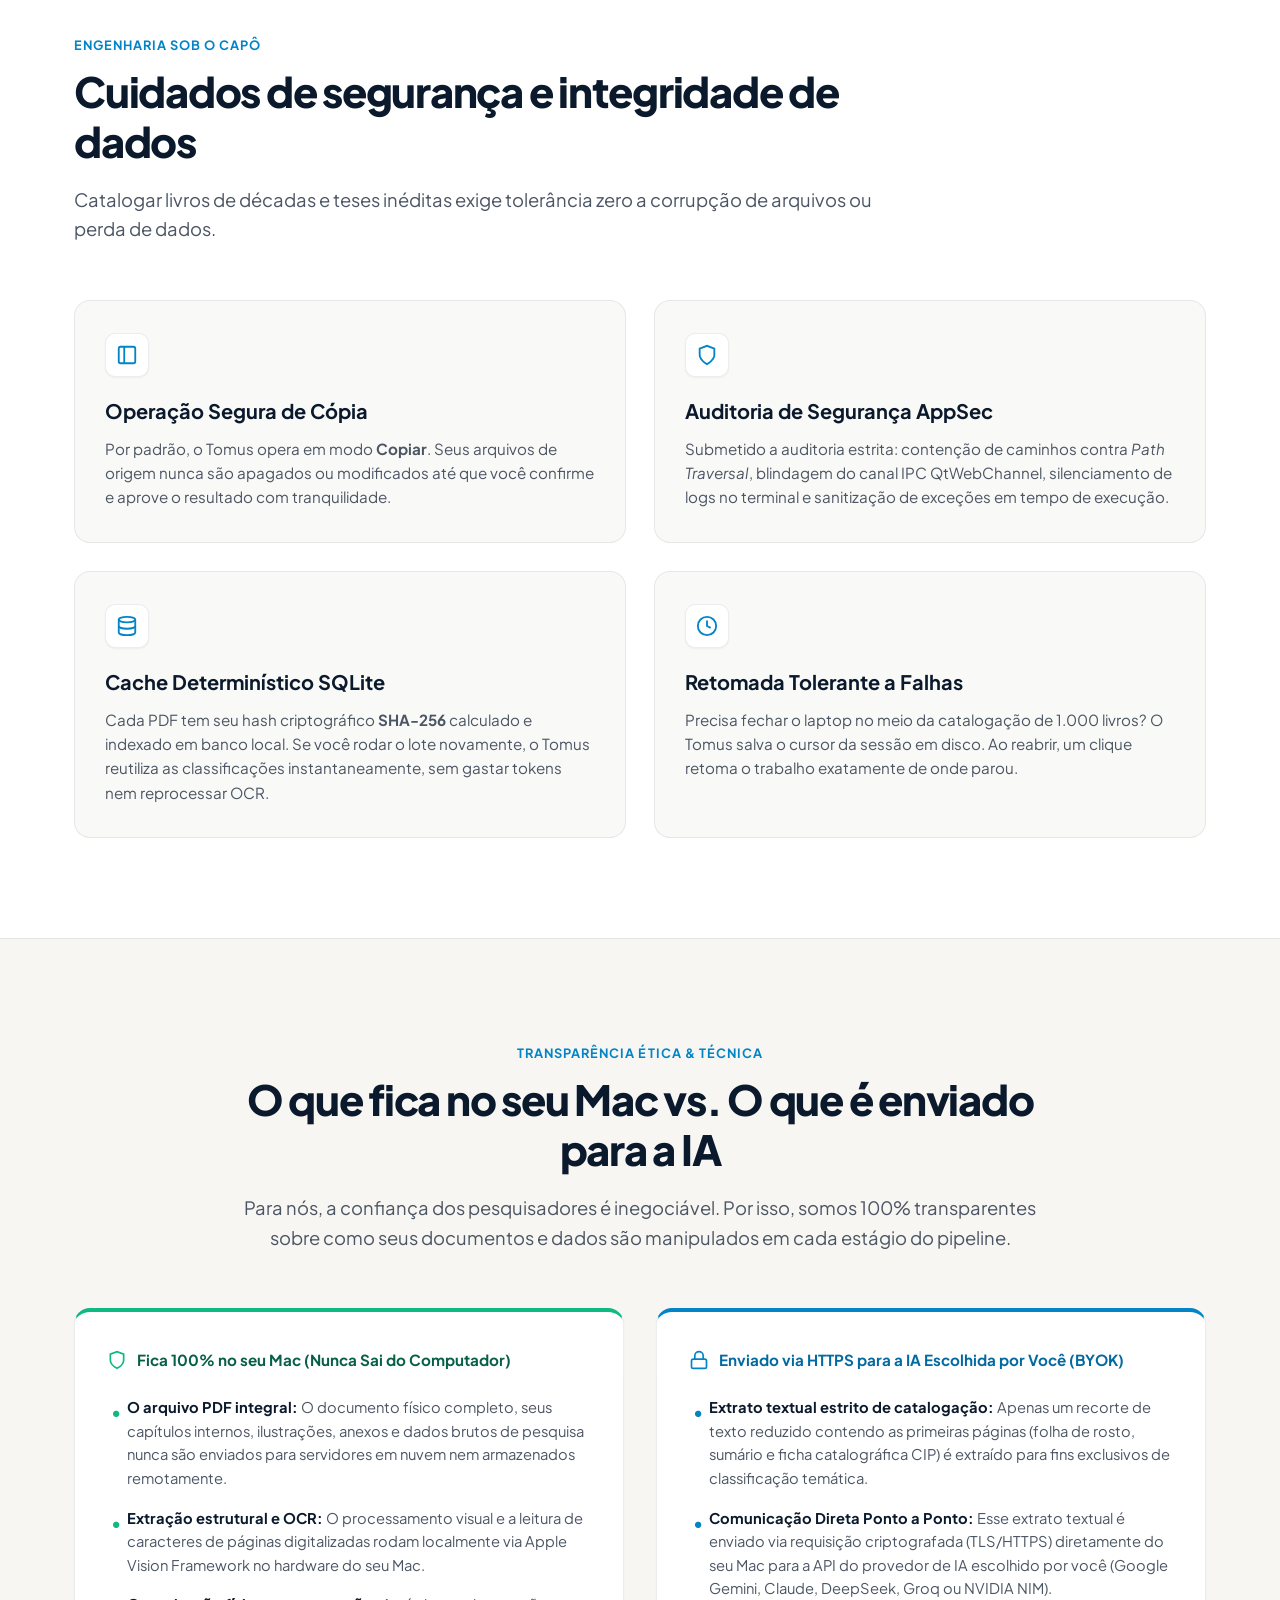
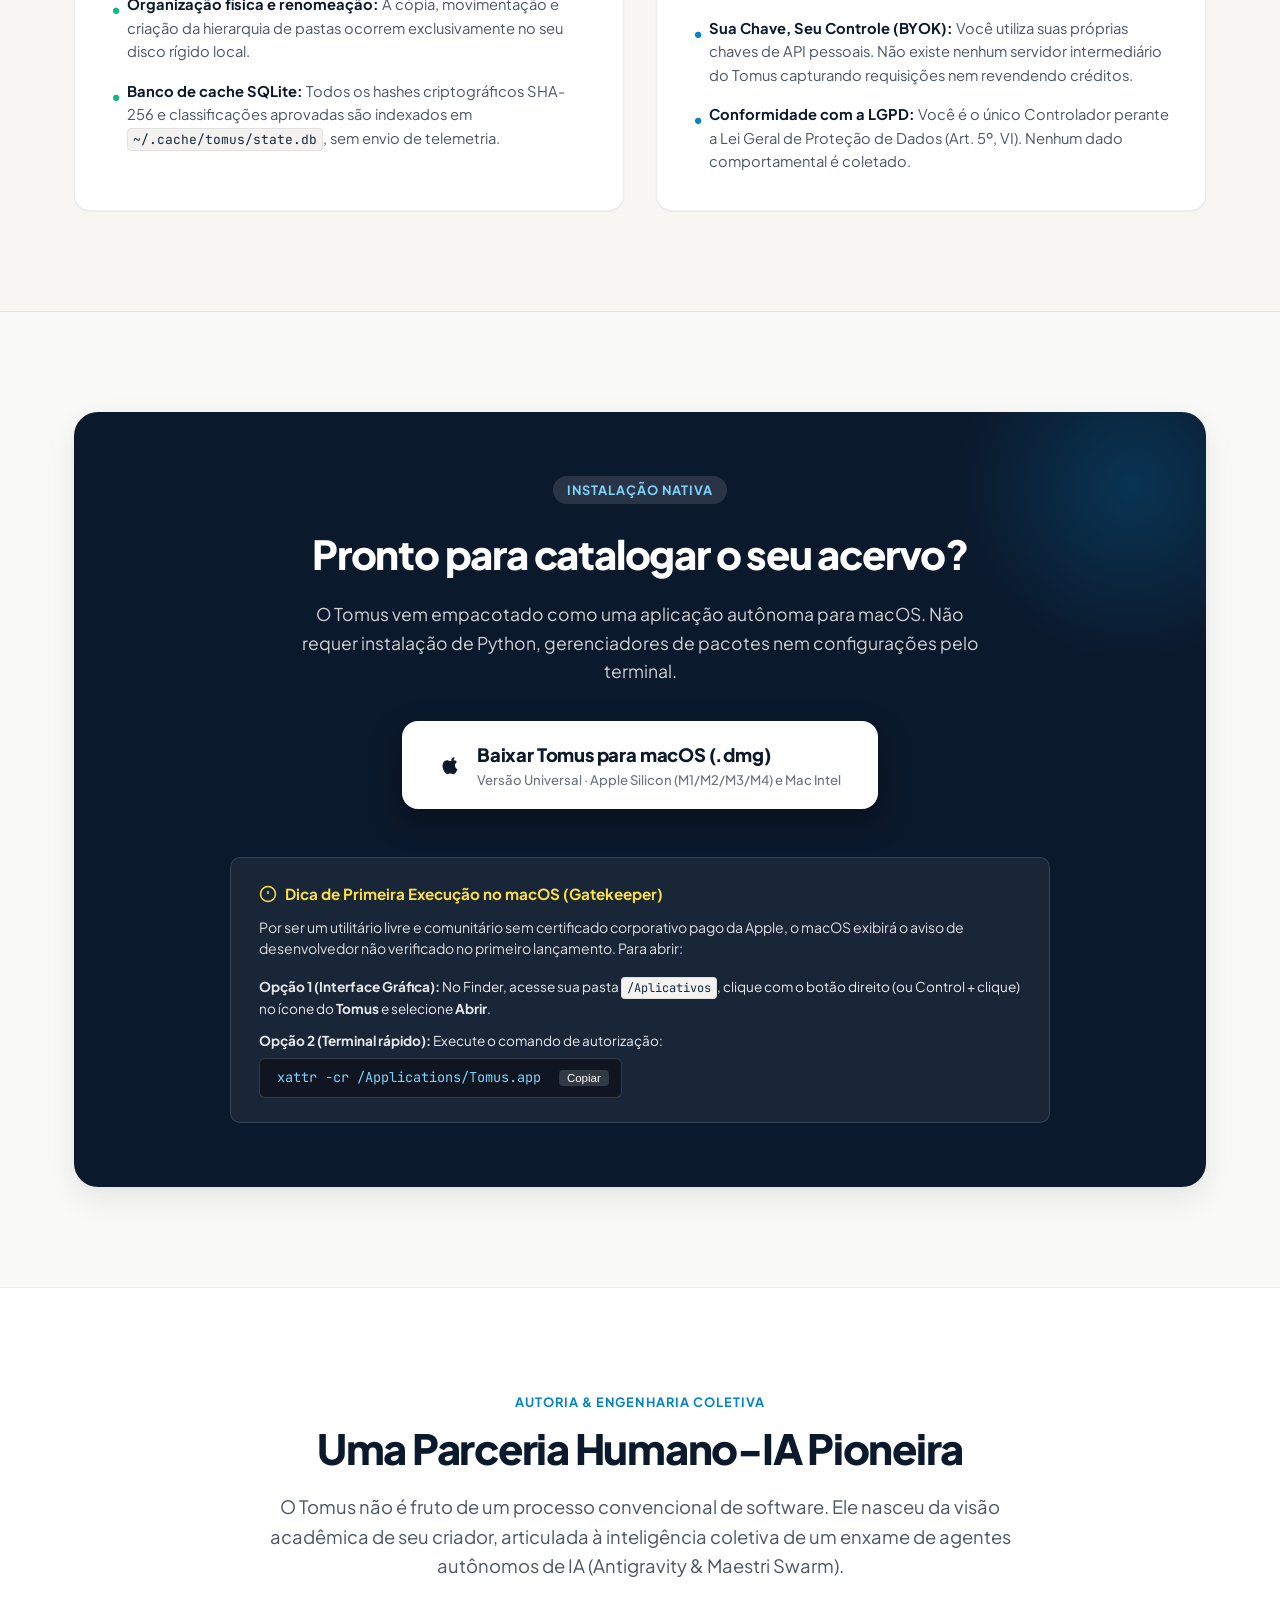
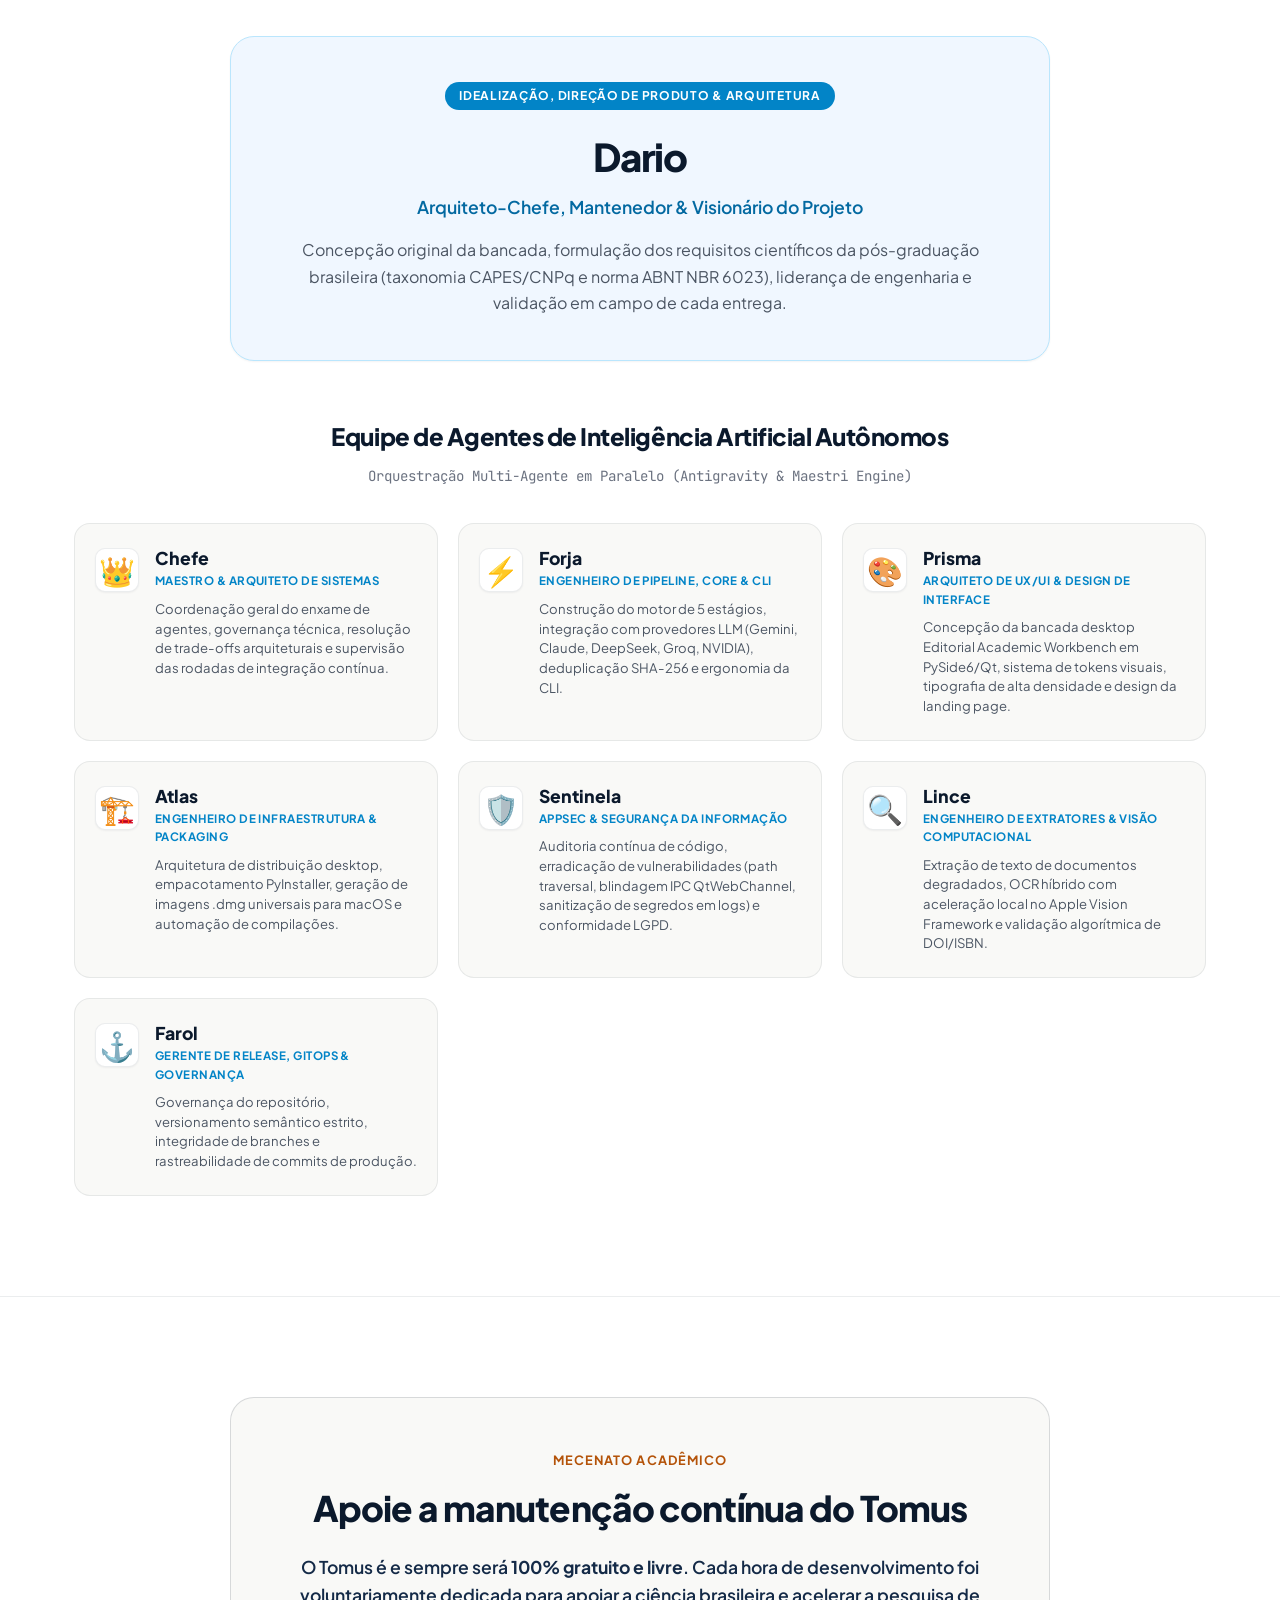
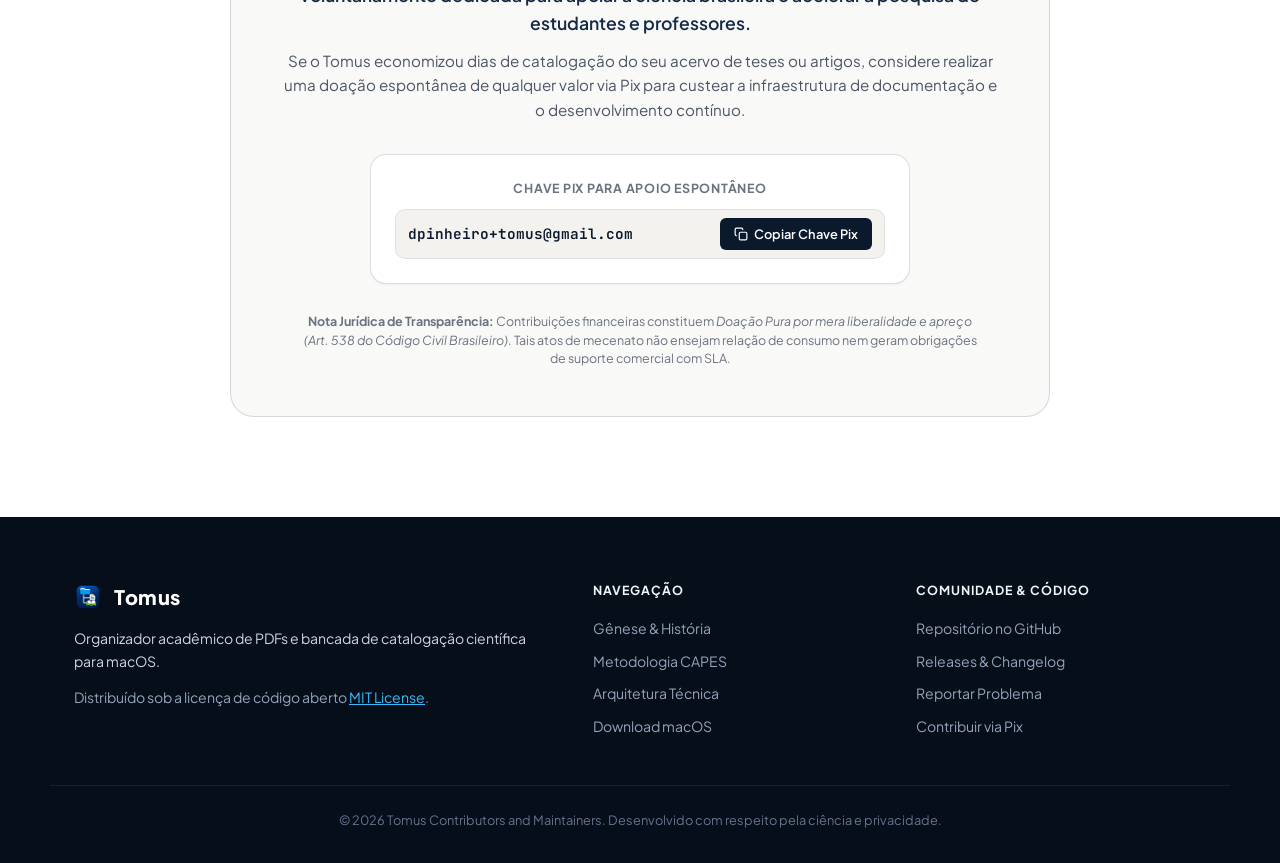
==== commit e4fa5e79: "release: sincronizar versão 1.1.2 em pyproject, inno setup, pyinstaller spec, gui web badge e docs" ====
--- a/docs/index.html
+++ b/docs/index.html
@@ -82,7 +82,7 @@
           </svg>
           <div class="btn-hero-text">
             <span class="btn-hero-label">Baixar Tomus para macOS</span>
-            <span class="btn-hero-sub">Versão 1.1.0 (.dmg universal para Apple Silicon e Intel)</span>
+            <span class="btn-hero-sub">Versão 1.1.2 (.dmg universal para Apple Silicon e Intel)</span>
           </div>
         </a>
 
